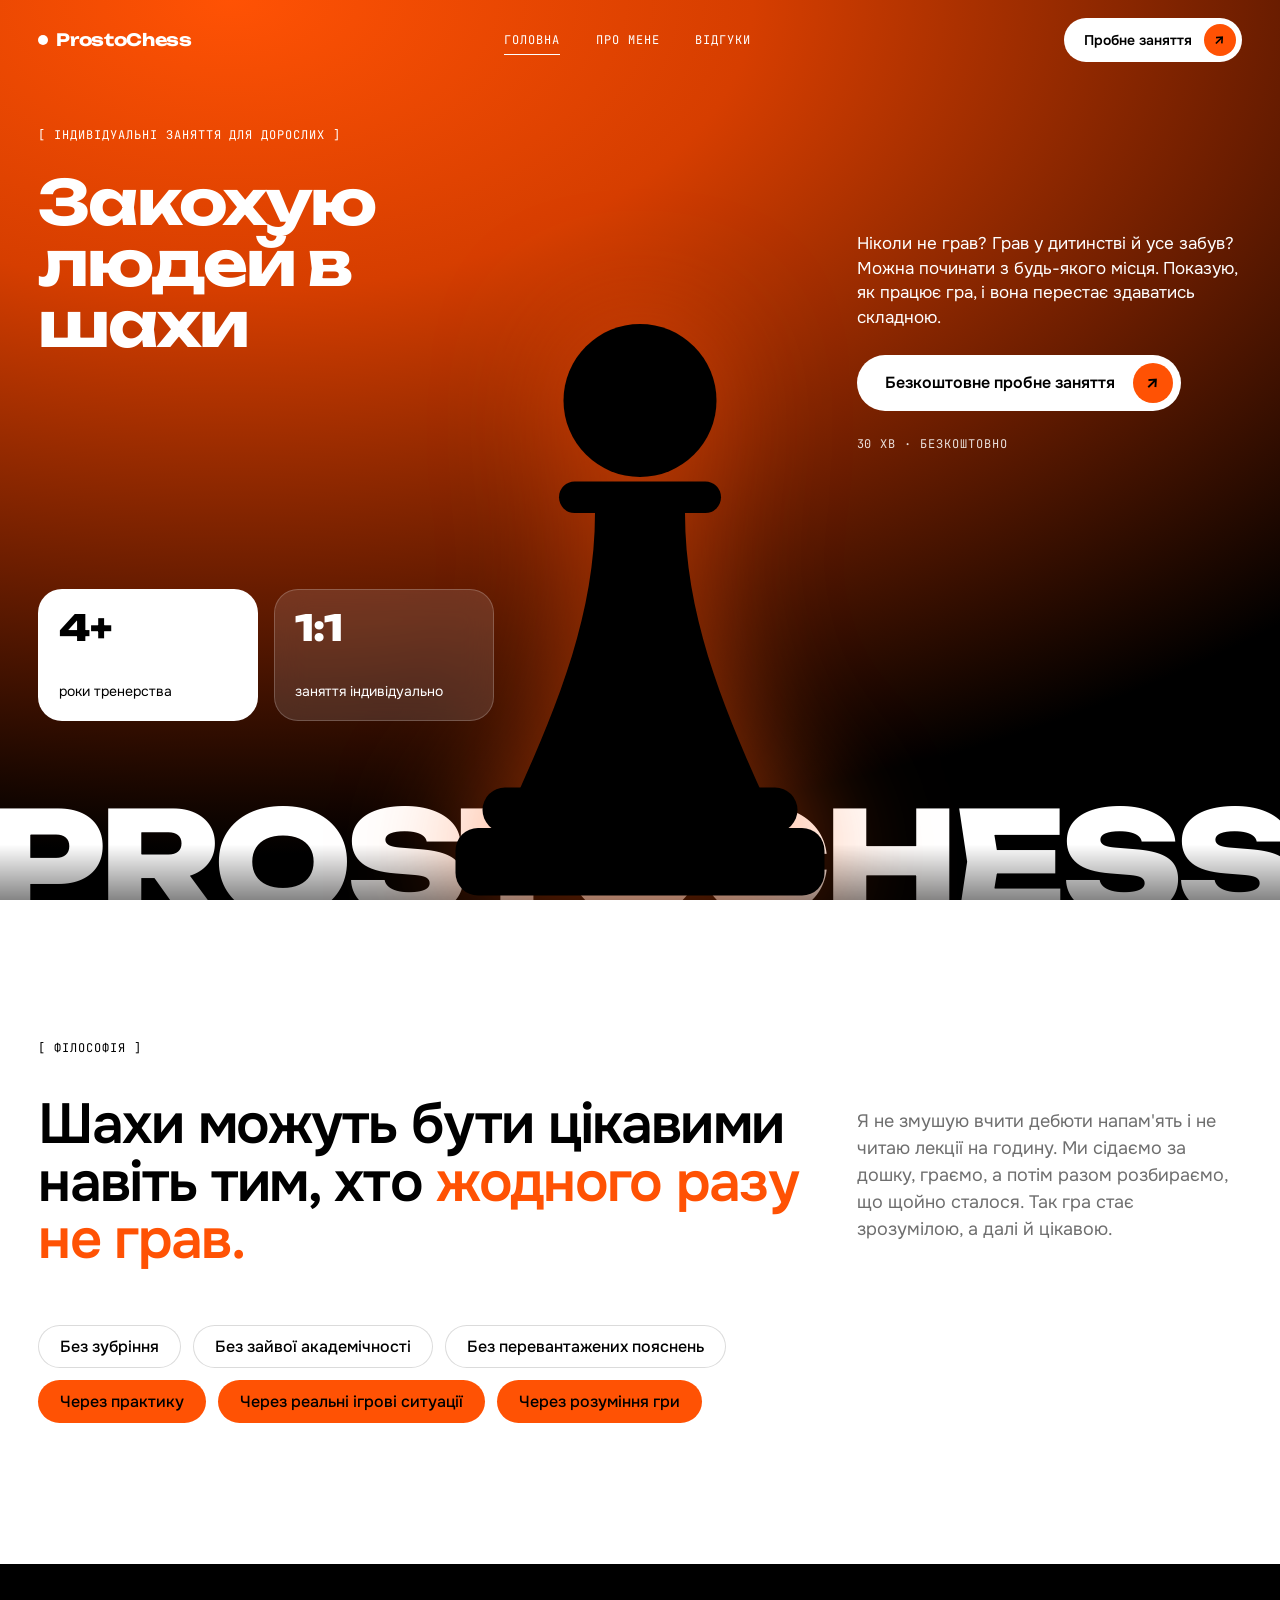
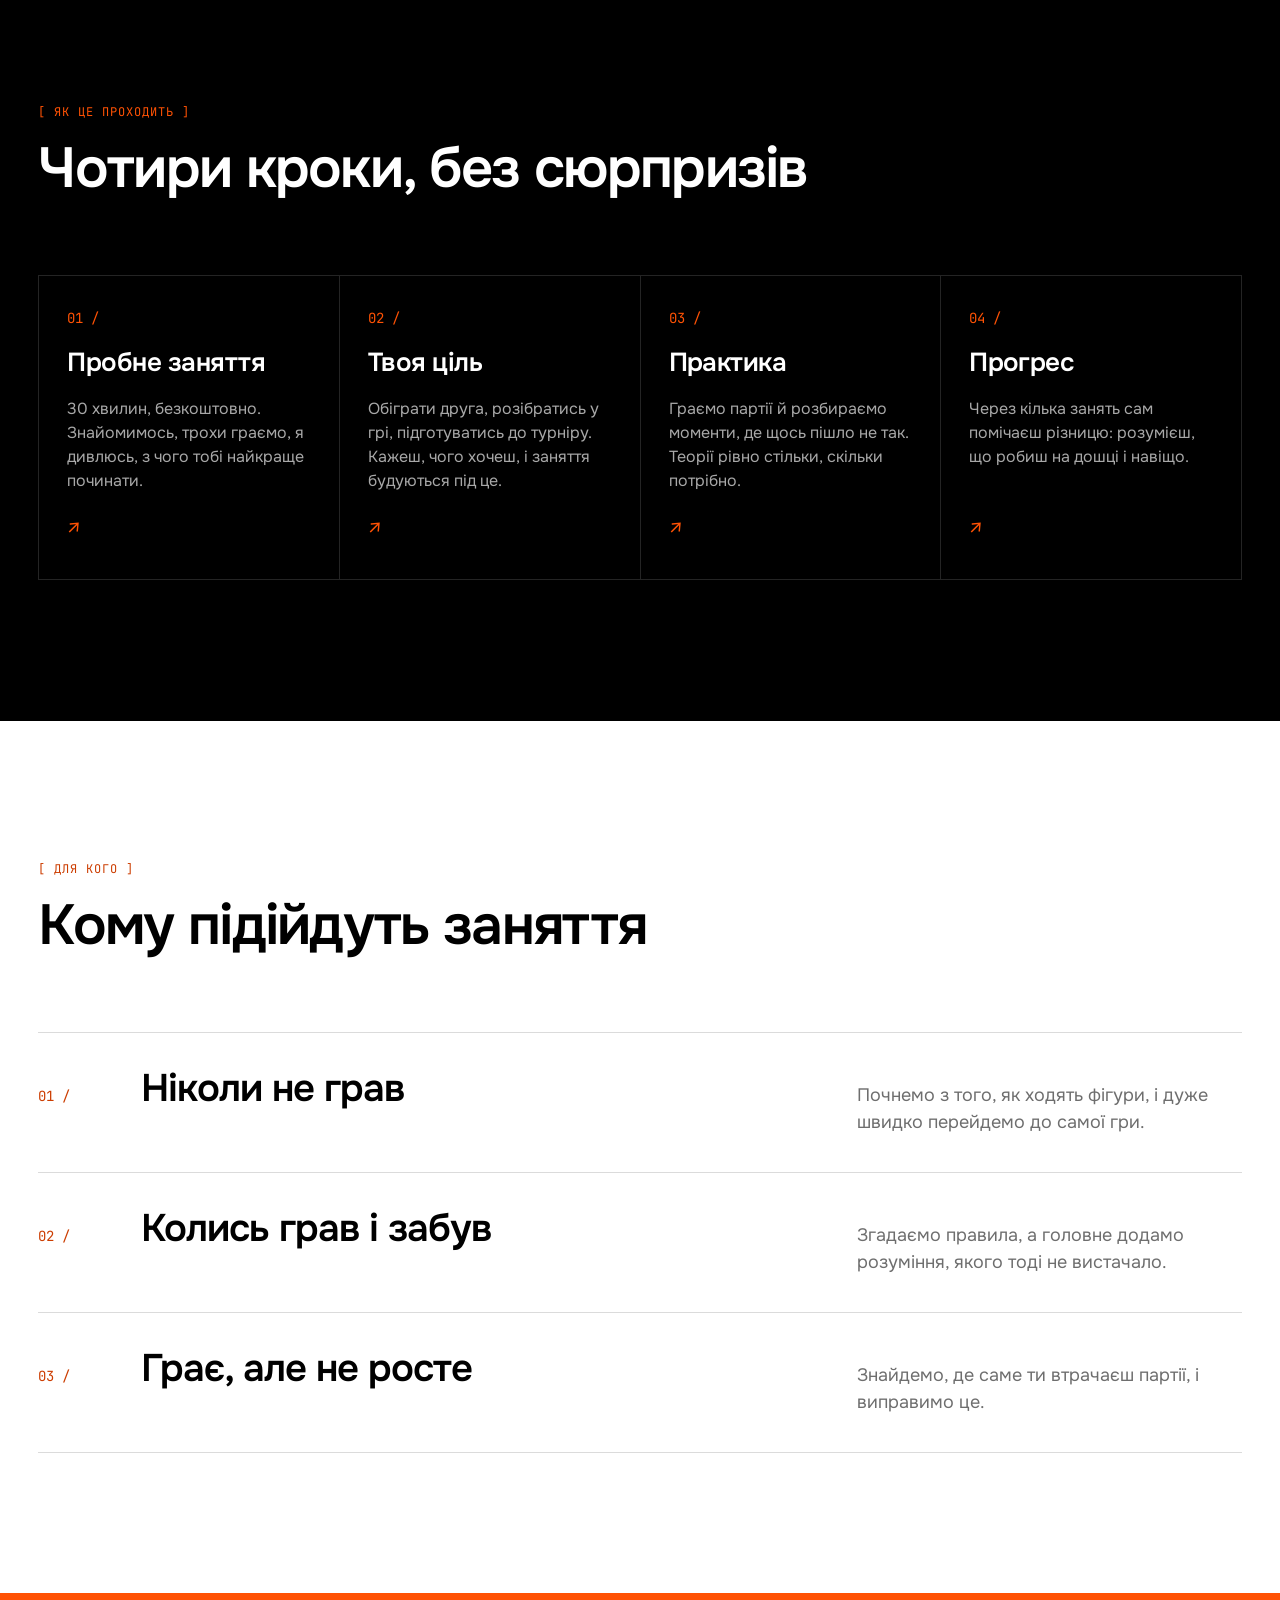
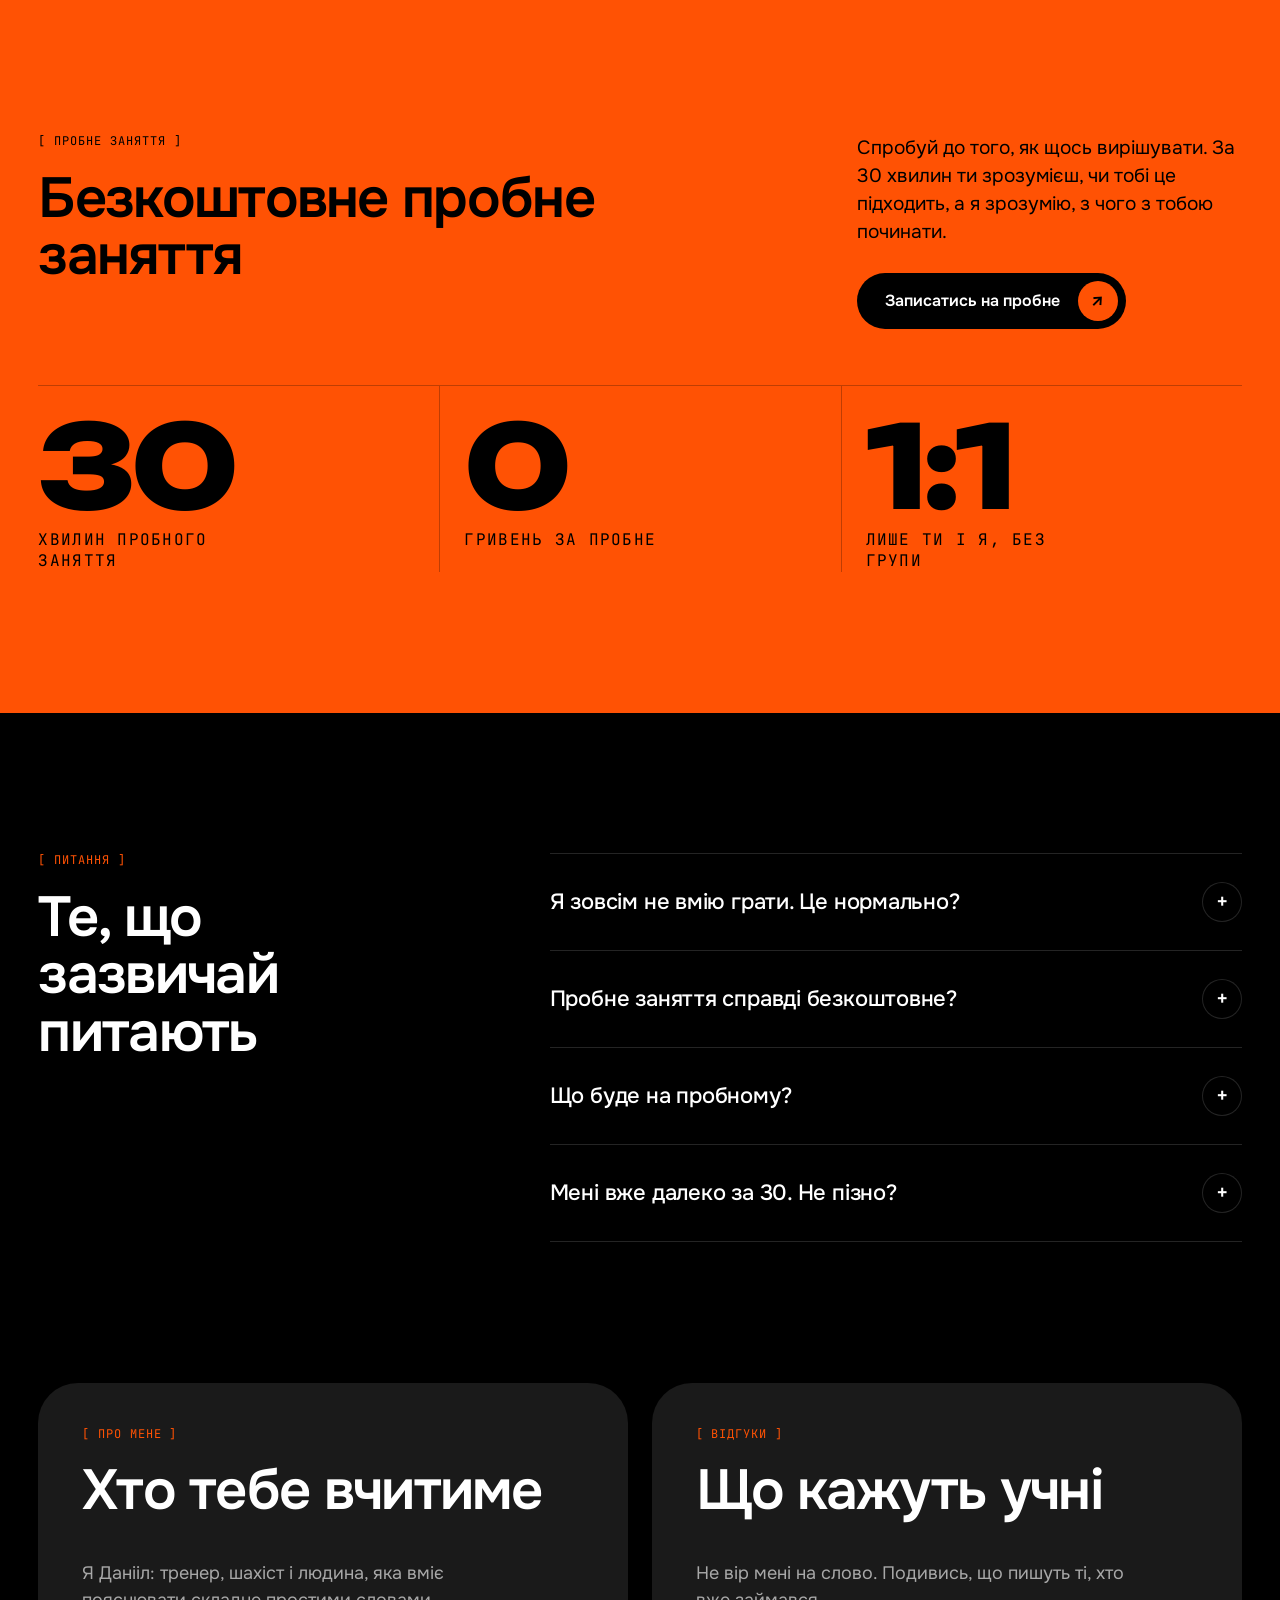
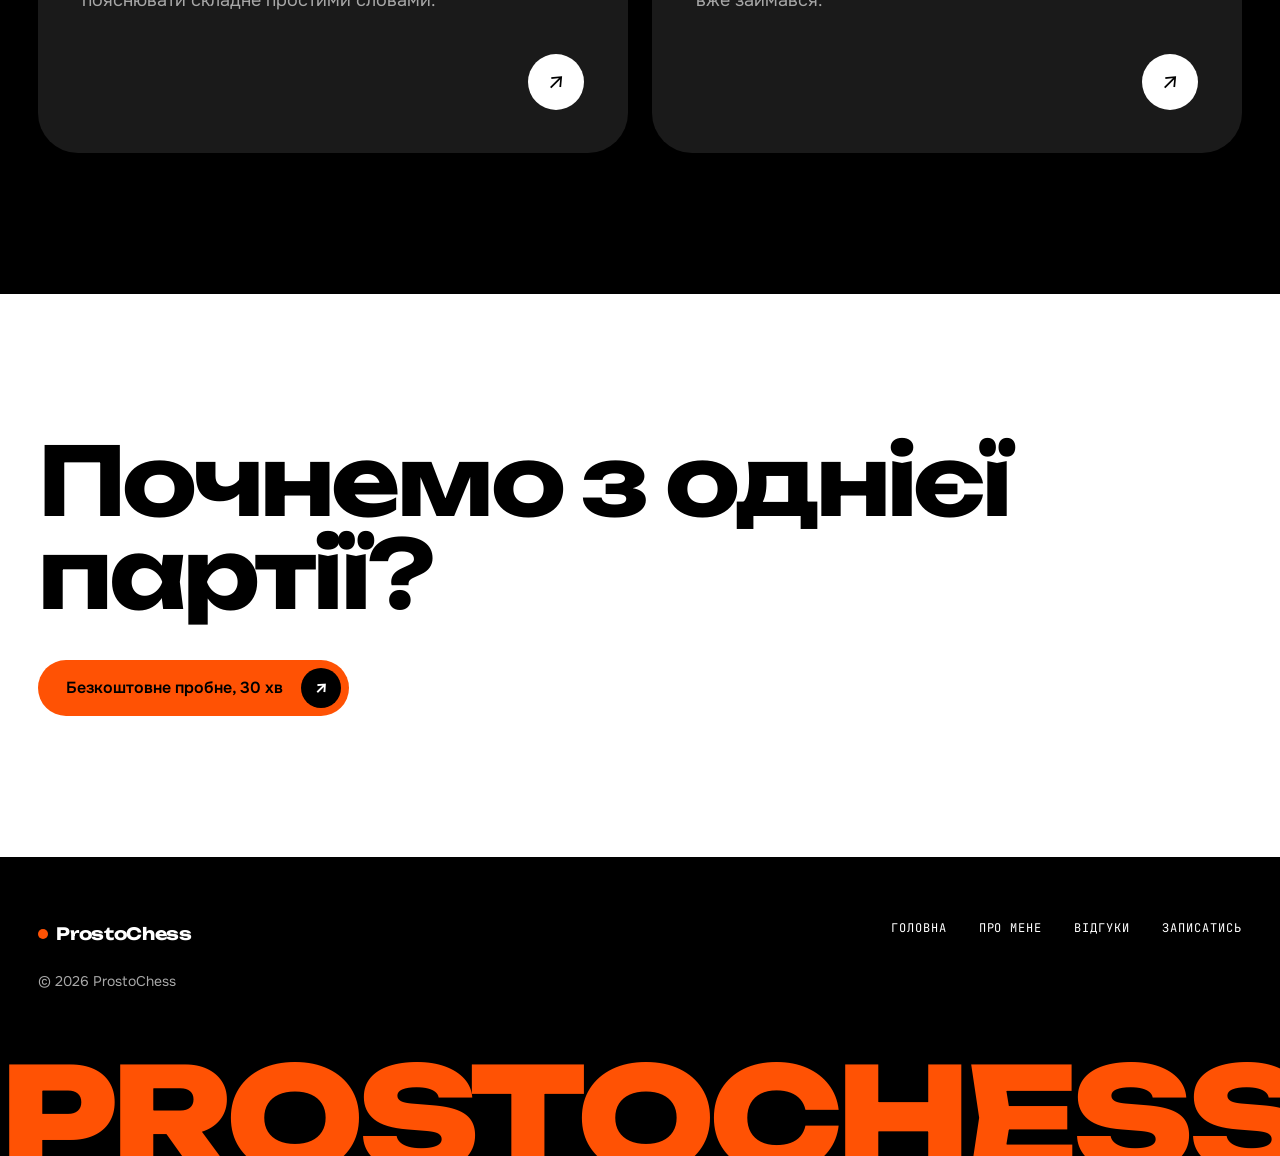
==== index.html @ 3ef077e5 "Build ProstoChess site: home, about, reviews Static multi-page site on the Heat Noir design system (" ====
<!doctype html>
<html lang="uk">
<head>
  <meta charset="utf-8">
  <meta name="viewport" content="width=device-width, initial-scale=1">
  <title>ProstoChess — індивідуальні заняття з шахів</title>
  <meta name="description" content="Індивідуальні заняття з шахів для дорослих. Без зубріння і занудства. Безкоштовне пробне заняття, 30 хвилин.">
  <meta name="theme-color" content="#000000">
  <meta property="og:title" content="ProstoChess — закохую людей в шахи">
  <meta property="og:description" content="Індивідуальні заняття з шахів для дорослих. Безкоштовне пробне заняття, 30 хвилин.">
  <link rel="icon" href="data:image/svg+xml,%3Csvg xmlns='http://www.w3.org/2000/svg' viewBox='0 0 64 64'%3E%3Crect width='64' height='64' rx='16' fill='%23ff5204'/%3E%3Ccircle cx='32' cy='20' r='9' fill='%23000'/%3E%3Cpath d='M25 31c0 11-4 17-9 22h32c-5-5-9-11-9-22z' fill='%23000'/%3E%3C/svg%3E">
  <link rel="preconnect" href="https://fonts.googleapis.com">
  <link rel="preconnect" href="https://fonts.gstatic.com" crossorigin>
  <link href="https://fonts.googleapis.com/css2?family=JetBrains+Mono:wght@400;500&family=Onest:wght@400;500;600;700&family=Unbounded:wght@700;800&display=swap" rel="stylesheet">
  <link rel="stylesheet" href="css/styles.css">
</head>
<body>
  <a class="skip" href="#main">До змісту</a>

  <header class="header">
    <div class="container header__bar">
      <a class="logo" href="index.html" aria-label="ProstoChess, на головну"><span class="logo__dot"></span>ProstoChess</a>
      <nav class="nav" aria-label="Основна навігація">
        <a class="nav__link" href="index.html" aria-current="page">Головна</a>
        <a class="nav__link" href="about.html">Про мене</a>
        <a class="nav__link" href="reviews.html">Відгуки</a>
      </nav>
      <a class="btn btn--white btn--sm header__cta" href="#trial" data-book>Пробне заняття <span class="btn__arrow">↗</span></a>
      <button class="burger" aria-label="Меню" aria-expanded="false"><span></span><span></span><span></span></button>
    </div>
  </header>

  <main id="main">

    <!-- HERO -->
    <section class="hero" aria-labelledby="hero-title">
      <div class="hero__word" aria-hidden="true">PROSTOCHESS</div>

      <div class="hero__figure" aria-hidden="true">
        <!-- Поклади сюди свій вирізаний портрет: assets/hero-portrait.png (PNG з прозорим фоном) -->
        <img class="hero__portrait" src="assets/hero-portrait.png" alt="" onerror="this.remove()">
        <svg class="hero__pawn" viewBox="0 0 200 280" aria-hidden="true">
          <g fill="#000">
            <circle cx="100" cy="58" r="34"/>
            <rect x="64" y="94" width="72" height="14" rx="7"/>
            <path d="M80 108C80 152 64 192 46 232H154C136 192 120 152 120 108Z"/>
            <rect x="30" y="230" width="140" height="20" rx="10"/>
            <rect x="18" y="248" width="164" height="30" rx="10"/>
          </g>
        </svg>
      </div>

      <div class="container hero__inner">
        <div class="hero__left">
          <p class="label">[ Індивідуальні заняття для дорослих ]</p>
          <h1 class="h1" id="hero-title">Закохую людей в шахи</h1>
        </div>

        <div class="hero__right">
          <p class="lead">Ніколи не грав? Грав у дитинстві й усе забув? Можна починати з будь-якого місця. Показую, як працює гра, і вона перестає здаватись складною.</p>
          <a class="btn btn--white" href="#trial" data-book>Безкоштовне пробне заняття <span class="btn__arrow">↗</span></a>
          <p class="hero__note">30 хв · безкоштовно</p>
        </div>

        <div class="hero__cards">
          <div class="glass glass--solid">
            <span class="glass__n">4+</span>
            <span class="glass__t">роки тренерства</span>
          </div>
          <div class="glass">
            <span class="glass__n">1:1</span>
            <span class="glass__t">заняття індивідуально</span>
          </div>
        </div>
      </div>
    </section>

    <!-- ФІЛОСОФІЯ -->
    <section class="section section--light" id="philosophy" aria-labelledby="philosophy-title">
      <div class="container philosophy">
        <p class="label philosophy__label reveal">[ Філософія ]</p>
        <h2 class="h2 philosophy__title reveal" id="philosophy-title">Шахи можуть бути цікавими навіть тим, хто <span class="accent">жодного разу не грав.</span></h2>
        <p class="philosophy__text reveal">Я не змушую вчити дебюти напам'ять і не читаю лекції на годину. Ми сідаємо за дошку, граємо, а потім разом розбираємо, що щойно сталося. Так гра стає зрозумілою, а далі й цікавою.</p>

        <div class="philosophy__chips reveal">
          <div class="chips-row">
            <span class="pill">Без зубріння</span>
            <span class="pill">Без зайвої академічності</span>
            <span class="pill">Без перевантажених пояснень</span>
          </div>
          <div class="chips-row">
            <span class="pill pill--fill">Через практику</span>
            <span class="pill pill--fill">Через реальні ігрові ситуації</span>
            <span class="pill pill--fill">Через розуміння гри</span>
          </div>
        </div>
      </div>
    </section>

    <!-- ЯК ПРОХОДИТЬ -->
    <section class="section section--dark" aria-labelledby="steps-title">
      <div class="container">
        <div class="section__head reveal">
          <p class="label accent">[ Як це проходить ]</p>
          <h2 class="h2" id="steps-title">Чотири кроки, без сюрпризів</h2>
        </div>
        <div class="steps reveal">
          <article class="step">
            <span class="step__n">01 /</span>
            <h3 class="step__t">Пробне заняття</h3>
            <p class="step__d">30 хвилин, безкоштовно. Знайомимось, трохи граємо, я дивлюсь, з чого тобі найкраще починати.</p>
            <span class="step__a">↗</span>
          </article>
          <article class="step">
            <span class="step__n">02 /</span>
            <h3 class="step__t">Твоя ціль</h3>
            <p class="step__d">Обіграти друга, розібратись у грі, підготуватись до турніру. Кажеш, чого хочеш, і заняття будуються під це.</p>
            <span class="step__a">↗</span>
          </article>
          <article class="step">
            <span class="step__n">03 /</span>
            <h3 class="step__t">Практика</h3>
            <p class="step__d">Граємо партії й розбираємо моменти, де щось пішло не так. Теорії рівно стільки, скільки потрібно.</p>
            <span class="step__a">↗</span>
          </article>
          <article class="step">
            <span class="step__n">04 /</span>
            <h3 class="step__t">Прогрес</h3>
            <p class="step__d">Через кілька занять сам помічаєш різницю: розумієш, що робиш на дошці і навіщо.</p>
            <span class="step__a">↗</span>
          </article>
        </div>
      </div>
    </section>

    <!-- КОМУ ПІДІЙДЕ -->
    <section class="section section--light" aria-labelledby="whom-title">
      <div class="container">
        <div class="section__head reveal">
          <p class="label accent-ink">[ Для кого ]</p>
          <h2 class="h2" id="whom-title">Кому підійдуть заняття</h2>
        </div>
        <div class="rows reveal">
          <div class="row">
            <span class="row__n">01 /</span>
            <h3 class="row__t">Ніколи не грав</h3>
            <p class="row__d">Почнемо з того, як ходять фігури, і дуже швидко перейдемо до самої гри.</p>
          </div>
          <div class="row">
            <span class="row__n">02 /</span>
            <h3 class="row__t">Колись грав і забув</h3>
            <p class="row__d">Згадаємо правила, а головне додамо розуміння, якого тоді не вистачало.</p>
          </div>
          <div class="row">
            <span class="row__n">03 /</span>
            <h3 class="row__t">Грає, але не росте</h3>
            <p class="row__d">Знайдемо, де саме ти втрачаєш партії, і виправимо це.</p>
          </div>
        </div>
      </div>
    </section>

    <!-- ПРОБНЕ -->
    <section class="section section--orange" id="trial" aria-labelledby="trial-title">
      <div class="container trial">
        <div class="trial__head reveal">
          <p class="label">[ Пробне заняття ]</p>
          <h2 class="h2" id="trial-title">Безкоштовне пробне заняття</h2>
        </div>
        <div class="trial__side reveal">
          <p class="lead">Спробуй до того, як щось вирішувати. За 30 хвилин ти зрозумієш, чи тобі це підходить, а я зрозумію, з чого з тобою починати.</p>
          <a class="btn btn--black" href="#trial" data-book>Записатись на пробне <span class="btn__arrow">↗</span></a>
        </div>
        <div class="trial__nums reveal">
          <div class="num"><span class="num__v">30</span><span class="num__t label">хвилин пробного заняття</span></div>
          <div class="num"><span class="num__v">0</span><span class="num__t label">гривень за пробне</span></div>
          <div class="num"><span class="num__v">1:1</span><span class="num__t label">лише ти і я, без групи</span></div>
        </div>
      </div>
    </section>

    <!-- FAQ -->
    <section class="section section--dark" aria-labelledby="faq-title">
      <div class="container faq">
        <div class="faq__head reveal">
          <p class="label accent">[ Питання ]</p>
          <h2 class="h2" id="faq-title">Те, що зазвичай питають</h2>
        </div>
        <div class="faq__list reveal">
          <details class="qa">
            <summary>Я зовсім не вмію грати. Це нормально?</summary>
            <p>Так, багато хто приходить саме з цього. Пробне заняття для того й існує, щоб побачити, з чого починати саме тобі.</p>
          </details>
          <details class="qa">
            <summary>Пробне заняття справді безкоштовне?</summary>
            <p>Так. 30 хвилин, без оплати.</p>
          </details>
          <details class="qa">
            <summary>Що буде на пробному?</summary>
            <p>Познайомимось, ти розкажеш, чого хочеш від шахів, ми трохи пограємо, а потім я скажу, як би ми навчались далі.</p>
          </details>
          <details class="qa">
            <summary>Мені вже далеко за 30. Не пізно?</summary>
            <p>Не пізно. Дорослі навчаються інакше, ніж діти, і в цьому їхня перевага: вони розуміють, навіщо їм це.</p>
          </details>
        </div>
      </div>
    </section>

    <!-- ТИЗЕРИ -->
    <section class="section section--dark" style="padding-top:0" aria-label="Більше про мене">
      <div class="container teasers reveal">
        <a class="teaser" href="about.html">
          <div>
            <p class="label accent">[ Про мене ]</p>
            <h3 class="h2" style="margin-top:20px">Хто тебе вчитиме</h3>
          </div>
          <p class="teaser__d">Я Данііл: тренер, шахіст і людина, яка вміє пояснювати складне простими словами.</p>
          <span class="teaser__a">↗</span>
        </a>
        <a class="teaser" href="reviews.html">
          <div>
            <p class="label accent">[ Відгуки ]</p>
            <h3 class="h2" style="margin-top:20px">Що кажуть учні</h3>
          </div>
          <p class="teaser__d">Не вір мені на слово. Подивись, що пишуть ті, хто вже займався.</p>
          <span class="teaser__a">↗</span>
        </a>
      </div>
    </section>

    <!-- ФІНАЛЬНИЙ CTA -->
    <section class="section section--light" aria-labelledby="final-title">
      <div class="container final reveal">
        <h2 class="h2" id="final-title">Почнемо з однієї партії?</h2>
        <a class="btn" href="#trial" data-book>Безкоштовне пробне, 30 хв <span class="btn__arrow">↗</span></a>
      </div>
    </section>

  </main>

  <footer class="footer">
    <div class="container">
      <div class="footer__top">
        <a class="logo" href="index.html"><span class="logo__dot" style="background:var(--orange)"></span>ProstoChess</a>
        <nav class="footer__links label" aria-label="Підвал">
          <a href="index.html">Головна</a>
          <a href="about.html">Про мене</a>
          <a href="reviews.html">Відгуки</a>
          <a href="#trial" data-book>Записатись</a>
        </nav>
      </div>
      <p class="footer__copy">© 2026 ProstoChess</p>
    </div>
    <div class="footer__word" aria-hidden="true">PROSTOCHESS</div>
  </footer>

  <script src="js/main.js"></script>
</body>
</html>
---- css/styles.css ----
/* ProstoChess — Heat Noir. Токени й правила описані в DESIGN_SYSTEM.md */

:root {
  --black: #000;
  --coal: #0e0e0e;
  --graphite: #1a1a1a;
  --white: #fff;
  --orange: #ff5204;
  --orange-ink: #cc3d00; /* оранжевий для дрібного тексту на білому, 4.96:1 */

  --muted-dark: #a8a8a8;
  --muted-light: #6e6e6e;
  --line-dark: rgba(255, 255, 255, 0.14);
  --line-light: rgba(0, 0, 0, 0.14);

  --hero-gradient: radial-gradient(120% 95% at 18% 0%, #ff5204 0%, #d63e00 34%, #6b1d00 68%, #000 100%);

  --font-display: "Unbounded", system-ui, sans-serif;
  --font-text: "Onest", system-ui, sans-serif;
  --font-mono: "JetBrains Mono", ui-monospace, monospace;

  --gutter: clamp(20px, 3vw, 40px);
  --maxw: 1440px;
  --radius-xl: 40px;
  --radius-l: 24px;
  --radius-m: 12px;
  --section-y: clamp(80px, 11vw, 160px);
}

*,
*::before,
*::after { box-sizing: border-box; }

html { scroll-behavior: smooth; -webkit-text-size-adjust: 100%; }

body {
  margin: 0;
  background: var(--black);
  color: var(--white);
  font-family: var(--font-text);
  font-size: 18px;
  line-height: 1.5;
  -webkit-font-smoothing: antialiased;
  overflow-x: hidden;
}

img, svg { display: block; max-width: 100%; }
a { color: inherit; text-decoration: none; }
p { margin: 0; }
h1, h2, h3 { margin: 0; font-weight: 600; }
ul { margin: 0; padding: 0; list-style: none; }

:focus-visible { outline: 2px solid var(--orange); outline-offset: 3px; }

.skip {
  position: absolute; left: -999px; top: 8px; z-index: 100;
  background: var(--white); color: var(--black); padding: 8px 16px; border-radius: 8px;
}
.skip:focus { left: 8px; }

.container { width: 100%; max-width: var(--maxw); margin: 0 auto; padding: 0 var(--gutter); }

/* ---------- Типографіка ---------- */

.label {
  font-family: var(--font-mono);
  font-size: 12px;
  line-height: 1.3;
  letter-spacing: 0.08em;
  text-transform: uppercase;
}

.h1 {
  font-family: var(--font-display);
  font-weight: 700;
  font-size: clamp(34px, 4.8vw, 78px);
  line-height: 1;
  letter-spacing: -0.035em;
}

.h2 {
  font-family: var(--font-text);
  font-weight: 600;
  font-size: clamp(32px, 4.4vw, 68px);
  line-height: 1.02;
  letter-spacing: -0.03em;
}

.h3 {
  font-family: var(--font-text);
  font-weight: 600;
  font-size: 28px;
  line-height: 1.15;
  letter-spacing: -0.015em;
}

.lead { font-size: clamp(18px, 1.5vw, 22px); line-height: 1.45; max-width: 52ch; }
.muted-dark { color: var(--muted-dark); }
.muted-light { color: var(--muted-light); }
.accent { color: var(--orange); }
.accent-ink { color: var(--orange-ink); }

/* ---------- Кнопки ---------- */

.btn {
  display: inline-flex;
  align-items: center;
  gap: 18px;
  height: 56px;
  padding: 0 8px 0 28px;
  border-radius: 999px;
  border: 0;
  font: 600 16px/1 var(--font-text);
  cursor: pointer;
  background: var(--orange);
  color: var(--black);
  transition: background 0.2s, transform 0.2s;
}
.btn__arrow {
  width: 40px; height: 40px; border-radius: 50%;
  display: grid; place-items: center;
  background: var(--black); color: var(--white);
  font-size: 18px; line-height: 1;
  transition: transform 0.25s;
}
.btn:hover .btn__arrow { transform: rotate(45deg); }
.btn--white { background: var(--white); }
.btn--white .btn__arrow { background: var(--orange); color: var(--black); }
.btn--black { background: var(--black); color: var(--white); }
.btn--black .btn__arrow { background: var(--orange); color: var(--black); }
.btn--ghost { background: transparent; color: var(--white); box-shadow: inset 0 0 0 1px var(--line-dark); }
.btn--ghost .btn__arrow { background: var(--white); color: var(--black); }
.btn--sm { height: 44px; padding: 0 6px 0 20px; font-size: 14px; gap: 12px; }
.btn--sm .btn__arrow { width: 32px; height: 32px; font-size: 15px; }

.pill {
  display: inline-flex; align-items: center;
  padding: 12px 22px; border-radius: 999px;
  font-size: 16px; font-weight: 500; line-height: 1.2;
  box-shadow: inset 0 0 0 1px var(--line-light);
}
.pill--fill { background: var(--orange); color: var(--black); box-shadow: none; }

/* ---------- Шапка ---------- */

.header {
  position: fixed; top: 0; left: 0; right: 0; z-index: 50;
  transition: background 0.25s, backdrop-filter 0.25s;
}
.header.is-scrolled { background: rgba(0, 0, 0, 0.72); backdrop-filter: blur(14px); -webkit-backdrop-filter: blur(14px); }
.header__bar { display: flex; align-items: center; justify-content: space-between; height: 80px; gap: 24px; }

.logo { font-family: var(--font-display); font-weight: 700; font-size: 17px; letter-spacing: -0.02em; display: inline-flex; align-items: center; gap: 8px; }
.logo__dot { width: 10px; height: 10px; border-radius: 50%; background: var(--white); }
.header.is-scrolled .logo__dot { background: var(--orange); }

.nav { display: flex; align-items: center; gap: 36px; }
.nav__link { font-family: var(--font-mono); font-size: 12px; letter-spacing: 0.08em; text-transform: uppercase; padding: 8px 0; position: relative; }
.nav__link::after { content: ""; position: absolute; left: 0; right: 0; bottom: 2px; height: 1px; background: currentColor; transform: scaleX(0); transform-origin: left; transition: transform 0.25s; }
.nav__link:hover::after, .nav__link[aria-current="page"]::after { transform: scaleX(1); }

.burger { display: none; width: 44px; height: 44px; border: 0; border-radius: 50%; background: rgba(255, 255, 255, 0.14); color: var(--white); cursor: pointer; }
.burger span { display: block; width: 18px; height: 2px; background: currentColor; margin: 4px auto; transition: transform 0.2s, opacity 0.2s; }
.nav-open .burger span:nth-child(1) { transform: translateY(6px) rotate(45deg); }
.nav-open .burger span:nth-child(2) { opacity: 0; }
.nav-open .burger span:nth-child(3) { transform: translateY(-6px) rotate(-45deg); }

/* ---------- Hero ---------- */

.hero {
  position: relative;
  min-height: max(100svh, 760px);
  background: var(--hero-gradient);
  overflow: hidden;
  display: flex;
  flex-direction: column;
}
.hero--sub { min-height: max(72svh, 620px); }

.hero__word {
  position: absolute; left: 50%; bottom: 0;
  transform: translate(-50%, 17%);
  z-index: 1;
  font-family: var(--font-display); font-weight: 800;
  font-size: 11.1vw; line-height: 0.82; letter-spacing: -0.045em;
  white-space: nowrap;
  color: var(--white);
  -webkit-mask-image: linear-gradient(to bottom, #000 35%, rgba(0, 0, 0, 0.35) 100%);
  mask-image: linear-gradient(to bottom, #000 35%, rgba(0, 0, 0, 0.35) 100%);
  user-select: none; pointer-events: none;
}

.hero__figure {
  position: absolute; left: 50%; bottom: 0; z-index: 2;
  height: 70%; transform: translateX(-50%);
  display: flex; align-items: flex-end;
  pointer-events: none;
}
.hero__portrait { height: 100%; width: auto; max-width: none; object-fit: contain; }
.hero__pawn { height: 100%; width: auto; filter: drop-shadow(0 0 60px rgba(255, 82, 4, 0.55)); }
.has-portrait .hero__pawn { display: none; }

.hero__inner {
  position: relative; z-index: 3; flex: 1;
  display: grid;
  grid-template-columns: repeat(12, 1fr);
  grid-template-rows: auto 1fr auto;
  column-gap: 24px;
  padding-top: 128px; padding-bottom: clamp(120px, 14vw, 220px);
}
.hero__left { grid-column: 1 / span 5; grid-row: 1 / span 2; display: flex; flex-direction: column; gap: 28px; align-self: start; }
.hero__right { grid-column: 9 / span 4; grid-row: 1 / span 2; align-self: center; display: flex; flex-direction: column; align-items: flex-start; gap: 24px; }
.hero__right .lead { font-size: 17px; }
.hero__note { font-family: var(--font-mono); font-size: 12px; letter-spacing: 0.08em; text-transform: uppercase; opacity: 0.85; }
.hero__cards { grid-column: 1 / span 5; grid-row: 3; display: flex; gap: 16px; margin-top: 32px; }

.glass {
  flex: 1; max-width: 220px; min-height: 132px;
  padding: 20px; border-radius: var(--radius-l);
  background: rgba(255, 255, 255, 0.12);
  border: 1px solid rgba(255, 255, 255, 0.2);
  backdrop-filter: blur(16px); -webkit-backdrop-filter: blur(16px);
  display: flex; flex-direction: column; justify-content: space-between;
}
.glass--solid { background: var(--white); color: var(--black); border-color: transparent; }
.glass__n { font-family: var(--font-display); font-weight: 800; font-size: 36px; line-height: 1; letter-spacing: -0.04em; }
.glass__t { font-size: 14px; line-height: 1.3; }

.hero--sub .hero__inner { padding-bottom: clamp(100px, 12vw, 200px); }
.hero--sub .hero__left { grid-column: 1 / span 7; grid-row: 1; }
.hero--sub .hero__right { grid-column: 1 / span 5; grid-row: 2; align-self: start; margin-top: 32px; }

/* Портрет-слот на сторінці «Про мене» */
.frame {
  position: absolute; right: var(--gutter); bottom: 0; z-index: 2;
  height: 72%; aspect-ratio: 3 / 4;
  display: flex; align-items: flex-end; justify-content: center;
  pointer-events: none;
}
.frame .hero__portrait, .frame .hero__pawn { height: 100%; }

/* ---------- Секції ---------- */

.section { padding: var(--section-y) 0; }
.section--light { background: var(--white); color: var(--black); }
.section--dark { background: var(--black); color: var(--white); }
.section--coal { background: var(--coal); color: var(--white); }
.section--orange { background: var(--orange); color: var(--black); }

.section__head { display: flex; flex-direction: column; gap: 20px; margin-bottom: clamp(40px, 6vw, 80px); }

/* Філософія */
.philosophy { display: grid; grid-template-columns: repeat(12, 1fr); column-gap: 24px; row-gap: 40px; align-items: start; }
.philosophy__label { grid-column: 1 / -1; }
.philosophy__title { grid-column: 1 / span 8; }
.philosophy__text { grid-column: 9 / span 4; padding-top: 12px; color: var(--muted-light); }
.philosophy__chips { grid-column: 1 / -1; display: grid; gap: 12px; margin-top: 16px; }
.chips-row { display: flex; flex-wrap: wrap; gap: 12px; }

/* Таблиця кроків */
.steps { display: grid; grid-template-columns: repeat(4, 1fr); border-top: 1px solid var(--line-dark); border-left: 1px solid var(--line-dark); }
.step { padding: 32px 28px 36px; border-right: 1px solid var(--line-dark); border-bottom: 1px solid var(--line-dark); display: flex; flex-direction: column; gap: 20px; min-height: 280px; }
.step__n { font-family: var(--font-mono); font-size: 14px; color: var(--orange); }
.step__t { font-size: 26px; font-weight: 600; letter-spacing: -0.02em; line-height: 1.1; }
.step__d { font-size: 16px; color: var(--muted-dark); }
.step__a { margin-top: auto; font-size: 20px; color: var(--orange); }

/* Кому підійде */
.rows { border-top: 1px solid var(--line-light); }
.row { display: grid; grid-template-columns: repeat(12, 1fr); column-gap: 24px; padding: 36px 0; border-bottom: 1px solid var(--line-light); align-items: baseline; }
.row__n { grid-column: 1 / span 1; font-family: var(--font-mono); font-size: 14px; color: var(--orange-ink); }
.row__t { grid-column: 2 / span 6; font-size: clamp(26px, 3vw, 44px); font-weight: 600; letter-spacing: -0.025em; line-height: 1.05; }
.row__d { grid-column: 9 / span 4; color: var(--muted-light); }

/* Пробне */
.trial { display: grid; grid-template-columns: repeat(12, 1fr); column-gap: 24px; row-gap: 56px; }
.trial__head { grid-column: 1 / span 7; display: flex; flex-direction: column; gap: 20px; }
.trial__side { grid-column: 9 / span 4; display: flex; flex-direction: column; gap: 28px; align-items: flex-start; align-self: end; }
.trial__nums { grid-column: 1 / -1; display: grid; grid-template-columns: repeat(3, 1fr); border-top: 1px solid rgba(0, 0, 0, 0.25); }
.num { padding: 28px 0 0; display: flex; flex-direction: column; gap: 12px; }
.num + .num { padding-left: 24px; border-left: 1px solid rgba(0, 0, 0, 0.25); }
.num__v { font-family: var(--font-display); font-weight: 800; font-size: clamp(56px, 9vw, 144px); line-height: 0.9; letter-spacing: -0.05em; }
.num__t { font-size: 16px; max-width: 24ch; }

/* FAQ */
.faq { display: grid; grid-template-columns: repeat(12, 1fr); column-gap: 24px; row-gap: 40px; }
.faq__head { grid-column: 1 / span 4; display: flex; flex-direction: column; gap: 20px; }
.faq__list { grid-column: 6 / span 7; border-top: 1px solid var(--line-dark); }
.qa { border-bottom: 1px solid var(--line-dark); }
.qa summary { list-style: none; cursor: pointer; padding: 28px 0; display: flex; justify-content: space-between; gap: 24px; align-items: center; font-size: 22px; font-weight: 500; letter-spacing: -0.01em; }
.qa summary::-webkit-details-marker { display: none; }
.qa summary::after { content: "+"; flex: none; width: 40px; height: 40px; border-radius: 50%; display: grid; place-items: center; box-shadow: inset 0 0 0 1px var(--line-dark); font-size: 22px; transition: transform 0.2s, background 0.2s; }
.qa[open] summary::after { transform: rotate(45deg); background: var(--orange); color: var(--black); box-shadow: none; }
.qa p { padding: 0 64px 28px 0; color: var(--muted-dark); }

/* Тизери */
.teasers { display: grid; grid-template-columns: 1fr 1fr; gap: 24px; }
.teaser { background: var(--graphite); border-radius: var(--radius-xl); padding: clamp(28px, 3.4vw, 48px); min-height: 340px; display: flex; flex-direction: column; justify-content: space-between; gap: 40px; transition: background 0.25s, color 0.25s; }
.teaser:hover { background: var(--orange); color: var(--black); }
.teaser:hover .teaser__d { color: var(--black); }
.teaser__d { color: var(--muted-dark); max-width: 36ch; }
.teaser__a { align-self: flex-end; width: 56px; height: 56px; border-radius: 50%; display: grid; place-items: center; background: var(--white); color: var(--black); font-size: 24px; transition: transform 0.25s; }
.teaser:hover .teaser__a { transform: rotate(45deg); background: var(--black); color: var(--white); }

/* Фінальний CTA */
.final { display: flex; flex-direction: column; align-items: flex-start; gap: 40px; }
.final .h2 { font-size: clamp(40px, 7.4vw, 120px); line-height: 0.98; letter-spacing: -0.04em; font-family: var(--font-display); font-weight: 700; max-width: 14ch; }

/* Футер */
.footer { background: var(--black); color: var(--white); position: relative; overflow: hidden; padding-top: 64px; }
.footer__top { display: flex; justify-content: space-between; gap: 32px; flex-wrap: wrap; align-items: flex-start; }
.footer__links { display: flex; gap: 32px; flex-wrap: wrap; }
.footer__copy { color: var(--muted-dark); font-size: 14px; margin-top: 24px; }
.footer__word { font-family: var(--font-display); font-weight: 800; font-size: 11.1vw; line-height: 0.82; letter-spacing: -0.045em; white-space: nowrap; color: var(--orange); text-align: center; transform: translateY(17%); margin-top: 48px; user-select: none; pointer-events: none; }

/* Про мене */
.about-grid { display: grid; grid-template-columns: repeat(12, 1fr); column-gap: 24px; row-gap: 40px; align-items: start; }
.about-grid__head { grid-column: 1 / span 5; display: flex; flex-direction: column; gap: 20px; }
.about-grid__body { grid-column: 7 / span 6; display: flex; flex-direction: column; gap: 24px; font-size: 20px; }
.principles { display: grid; grid-template-columns: repeat(3, 1fr); border-top: 1px solid var(--line-light); border-left: 1px solid var(--line-light); margin-top: clamp(40px, 6vw, 72px); }
.principle { padding: 32px 28px 40px; border-right: 1px solid var(--line-light); border-bottom: 1px solid var(--line-light); display: flex; flex-direction: column; gap: 16px; min-height: 260px; }
.principle__n { font-family: var(--font-mono); font-size: 14px; color: var(--orange-ink); }
.principle__d { color: var(--muted-light); font-size: 16px; }
.facts { display: grid; grid-template-columns: repeat(3, 1fr); border-top: 1px solid var(--line-dark); }
.fact { padding: 32px 0 0; display: flex; flex-direction: column; gap: 12px; }
.fact + .fact { padding-left: 24px; border-left: 1px solid var(--line-dark); }
.fact__v { font-family: var(--font-display); font-weight: 800; font-size: clamp(40px, 6vw, 96px); line-height: 0.95; letter-spacing: -0.045em; }
.fact__t { color: var(--muted-dark); font-size: 16px; max-width: 26ch; }
.channels { display: flex; flex-wrap: wrap; gap: 10px; }
.channels .pill { box-shadow: inset 0 0 0 1px var(--line-dark); font-size: 15px; }

/* Відгуки */
.reviews { display: grid; grid-template-columns: repeat(3, 1fr); gap: 24px; }
.review { background: var(--graphite); border-radius: var(--radius-l); padding: 32px; display: flex; flex-direction: column; gap: 24px; min-height: 280px; }
.review__q { font-size: 20px; line-height: 1.4; letter-spacing: -0.01em; }
.review__img { border-radius: var(--radius-m); overflow: hidden; }
.review__who { margin-top: auto; display: flex; flex-direction: column; gap: 4px; }
.review__name { font-weight: 600; }
.review__meta { color: var(--muted-dark); font-size: 14px; }
.review--ph { background: transparent; border: 1px dashed rgba(255, 255, 255, 0.3); }
.review__tag { align-self: flex-start; font-family: var(--font-mono); font-size: 11px; letter-spacing: 0.08em; text-transform: uppercase; padding: 6px 10px; border-radius: 999px; background: var(--orange); color: var(--black); }

/* ---------- Анімація появи (тільки коли є JS) ---------- */

.js .reveal { opacity: 0; transform: translateY(28px); transition: opacity 0.7s ease, transform 0.7s ease; }
.js .reveal.is-in { opacity: 1; transform: none; }

@media (prefers-reduced-motion: reduce) {
  html { scroll-behavior: auto; }
  .js .reveal { opacity: 1; transform: none; transition: none; }
  .btn__arrow, .teaser__a { transition: none; }
}

/* ---------- Планшет і мобільний ---------- */

@media (max-width: 1024px) {
  .steps { grid-template-columns: repeat(2, 1fr); }
  .hero__left { grid-column: 1 / span 7; }
  .hero__right { grid-column: 8 / span 5; }
  .hero__cards { grid-column: 1 / -1; }
  .reviews { grid-template-columns: repeat(2, 1fr); }
}

@media (max-width: 820px) {
  body { font-size: 17px; }

  .burger { display: block; }
  .nav { position: fixed; inset: 80px 0 auto 0; flex-direction: column; align-items: flex-start; gap: 4px; padding: 16px var(--gutter) 28px; background: rgba(0, 0, 0, 0.94); backdrop-filter: blur(14px); transform: translateY(-24px); opacity: 0; visibility: hidden; transition: transform 0.3s, opacity 0.3s, visibility 0.3s; }
  .nav-open .nav { transform: none; opacity: 1; visibility: visible; }
  .nav__link { font-size: 15px; padding: 14px 0; }
  .header__cta { display: none; }
  .nav-open .header { background: rgba(0, 0, 0, 0.94); }

  .hero { min-height: auto; }
  .hero__word { font-size: 11.1vw; }
  .hero__figure { top: 190px; bottom: auto; height: 240px; }
  .frame { right: 50%; transform: translateX(50%); top: 200px; bottom: auto; height: 220px; }
  .hero--sub .hero__right { margin-top: 240px; }
  .hero--sub .hero__left { grid-row: auto; }
  .hero__inner { display: flex; flex-direction: column; gap: 28px; padding-top: 112px; padding-bottom: 150px; }
  .hero__left, .hero__right, .hero--sub .hero__left, .hero--sub .hero__right { grid-column: auto; }
  .hero__right { align-self: stretch; margin-top: 250px; }
  .hero__cards { margin-top: 0; }
  .glass { min-height: 112px; padding: 16px; }
  .glass__n { font-size: 28px; }

  .philosophy__title, .philosophy__text { grid-column: 1 / -1; }
  .row { row-gap: 12px; }
  .row__n { grid-column: 1 / -1; }
  .row__t, .row__d { grid-column: 1 / -1; }
  .trial__head, .trial__side { grid-column: 1 / -1; }
  .trial__nums { grid-template-columns: 1fr; }
  .num + .num { padding-left: 0; border-left: 0; border-top: 1px solid rgba(0, 0, 0, 0.25); margin-top: 28px; }
  .faq__head, .faq__list { grid-column: 1 / -1; }
  .qa summary { font-size: 19px; }
  .qa p { padding-right: 0; }
  .teasers { grid-template-columns: 1fr; }
  .teaser { min-height: 260px; }
  .about-grid__head, .about-grid__body { grid-column: 1 / -1; }
  .principles { grid-template-columns: 1fr; }
  .facts { grid-template-columns: 1fr; }
  .fact + .fact { padding-left: 0; border-left: 0; border-top: 1px solid var(--line-dark); margin-top: 28px; }
  .reviews { grid-template-columns: 1fr; }
}

@media (max-width: 520px) {
  .steps { grid-template-columns: 1fr; }
  .step { min-height: 0; }
  .hero__cards { flex-direction: row; }
  .btn { font-size: 15px; padding-left: 22px; }
}
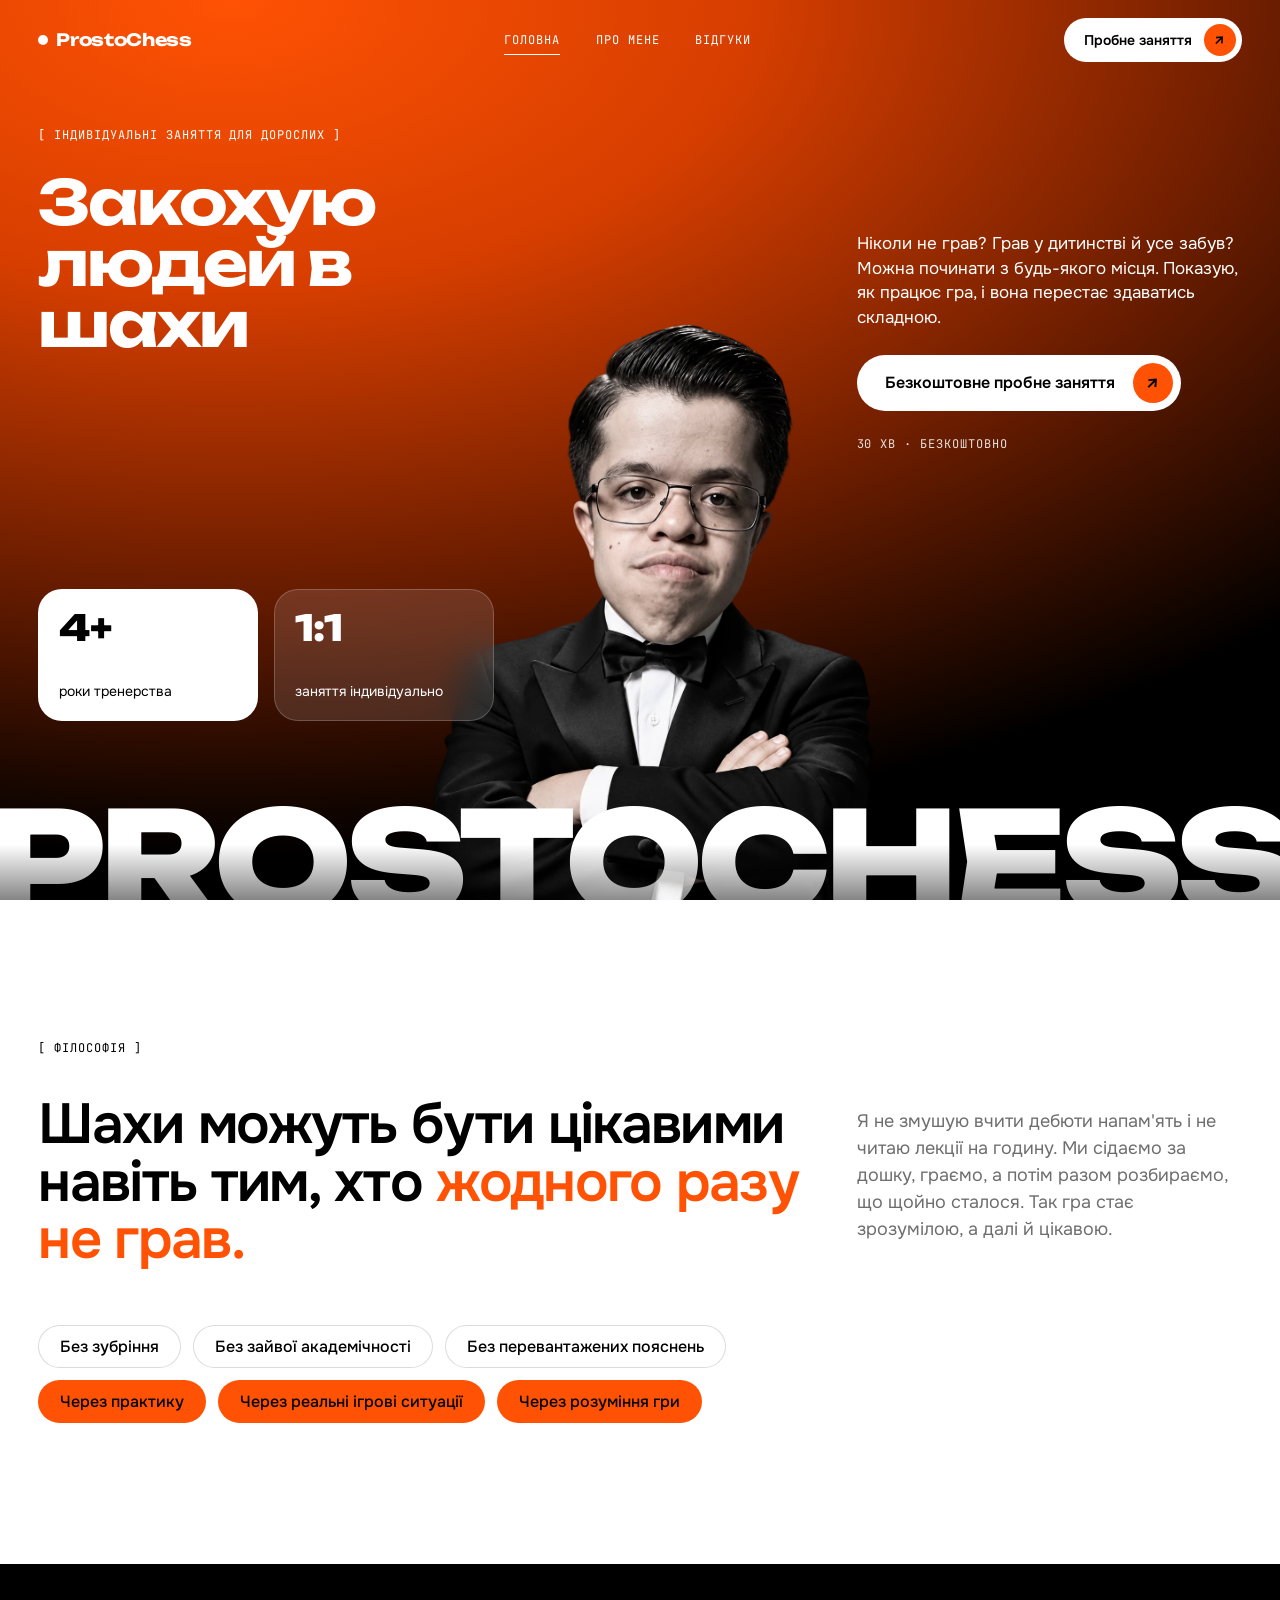
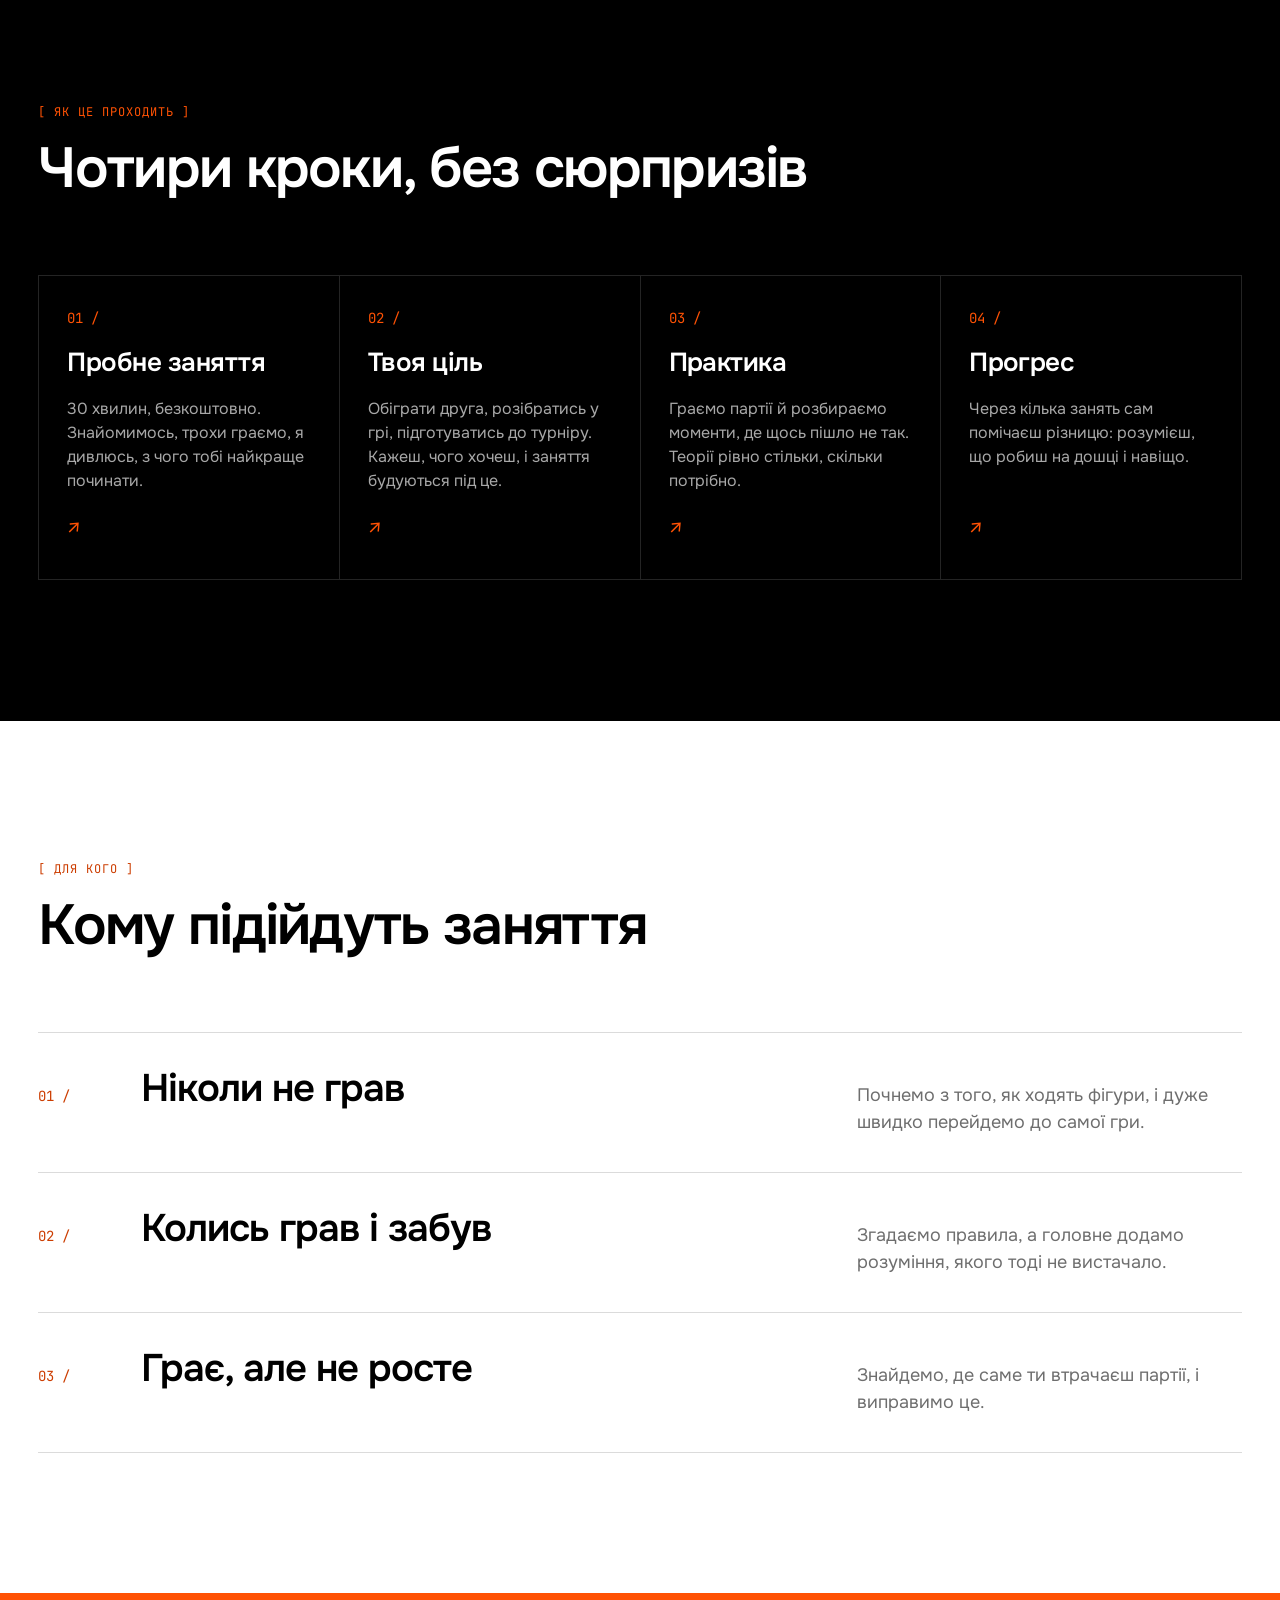
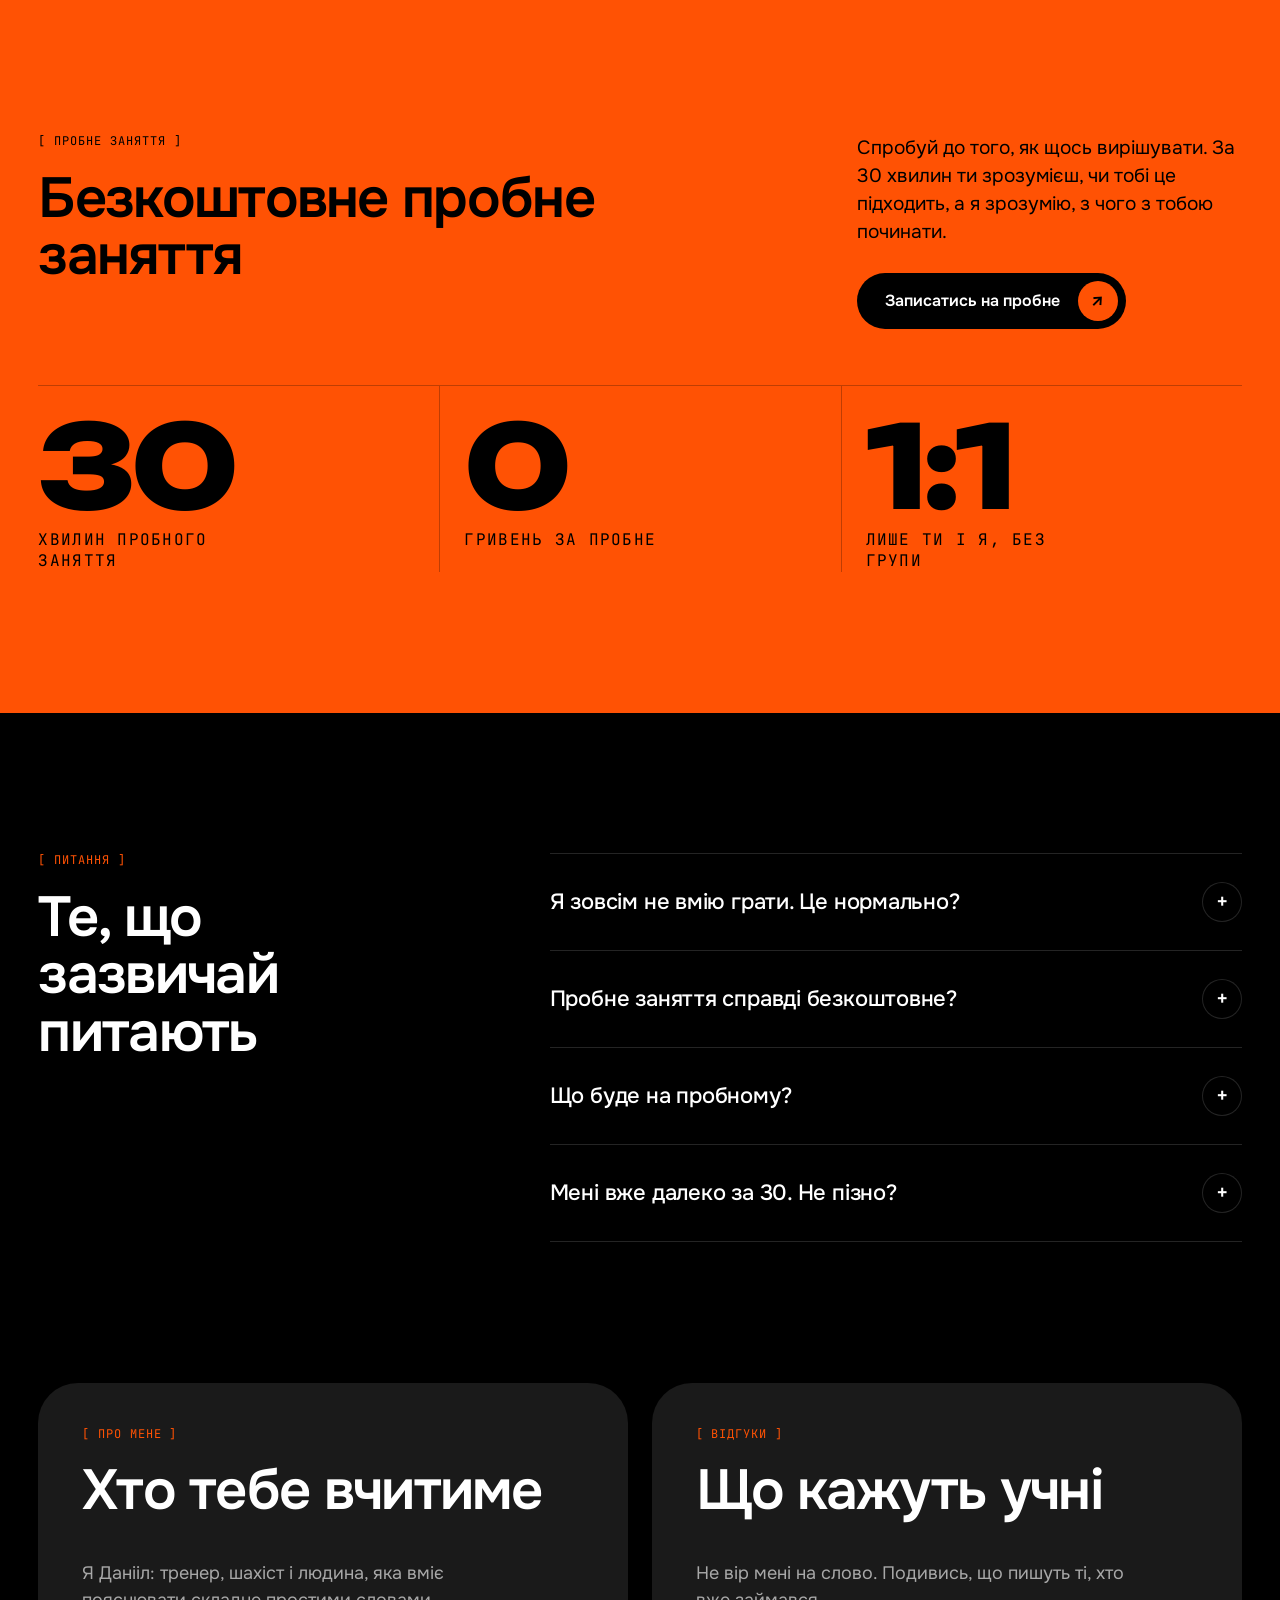
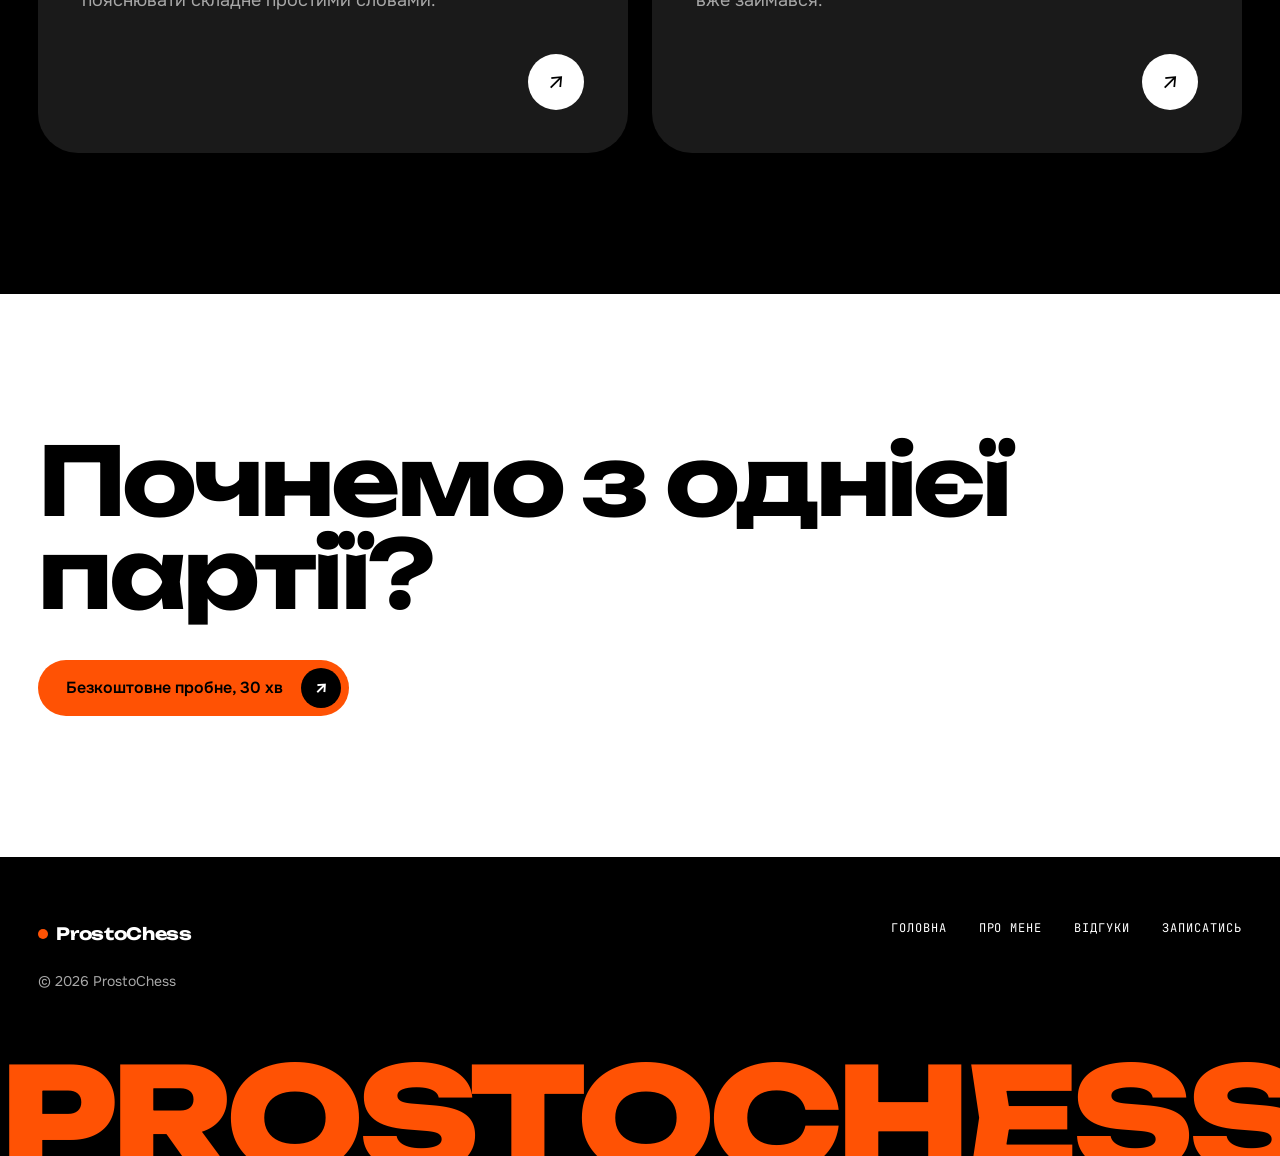
==== commit 3328187f: "Add portrait, real reviews and orbiting reviews around the photo Reviews page hero: screenshots orbi" ====
--- a/index.html
+++ b/index.html
@@ -37,8 +37,8 @@
       <div class="hero__word" aria-hidden="true">PROSTOCHESS</div>
 
       <div class="hero__figure" aria-hidden="true">
-        <!-- Поклади сюди свій вирізаний портрет: assets/hero-portrait.png (PNG з прозорим фоном) -->
-        <img class="hero__portrait" src="assets/hero-portrait.png" alt="" onerror="this.remove()">
+        
+        <img class="hero__portrait" src="assets/portrait.webp" alt="" onerror="this.remove()">
         <svg class="hero__pawn" viewBox="0 0 200 280" aria-hidden="true">
           <g fill="#000">
             <circle cx="100" cy="58" r="34"/>
--- a/css/styles.css
+++ b/css/styles.css
@@ -180,7 +180,7 @@
 .hero__word {
   position: absolute; left: 50%; bottom: 0;
   transform: translate(-50%, 17%);
-  z-index: 1;
+  z-index: 2;
   font-family: var(--font-display); font-weight: 800;
   font-size: 11.1vw; line-height: 0.82; letter-spacing: -0.045em;
   white-space: nowrap;
@@ -191,8 +191,8 @@
 }
 
 .hero__figure {
-  position: absolute; left: 50%; bottom: 0; z-index: 2;
-  height: 70%; transform: translateX(-50%);
+  position: absolute; left: 50%; bottom: 0; z-index: 1;
+  height: 64%; transform: translateX(-50%);
   display: flex; align-items: flex-end;
   pointer-events: none;
 }
@@ -201,13 +201,14 @@
 .has-portrait .hero__pawn { display: none; }
 
 .hero__inner {
-  position: relative; z-index: 3; flex: 1;
+  position: relative; z-index: 4; flex: 1; pointer-events: none;
   display: grid;
   grid-template-columns: repeat(12, 1fr);
   grid-template-rows: auto 1fr auto;
   column-gap: 24px;
   padding-top: 128px; padding-bottom: clamp(120px, 14vw, 220px);
 }
+.hero__inner > * { pointer-events: auto; }
 .hero__left { grid-column: 1 / span 5; grid-row: 1 / span 2; display: flex; flex-direction: column; gap: 28px; align-self: start; }
 .hero__right { grid-column: 9 / span 4; grid-row: 1 / span 2; align-self: center; display: flex; flex-direction: column; align-items: flex-start; gap: 24px; }
 .hero__right .lead { font-size: 17px; }
@@ -232,8 +233,8 @@
 
 /* Портрет-слот на сторінці «Про мене» */
 .frame {
-  position: absolute; right: var(--gutter); bottom: 0; z-index: 2;
-  height: 72%; aspect-ratio: 3 / 4;
+  position: absolute; right: var(--gutter); bottom: 0; z-index: 1;
+  height: 76%;
   display: flex; align-items: flex-end; justify-content: center;
   pointer-events: none;
 }
@@ -329,16 +330,45 @@
 .channels { display: flex; flex-wrap: wrap; gap: 10px; }
 .channels .pill { box-shadow: inset 0 0 0 1px var(--line-dark); font-size: 15px; }
 
-/* Відгуки */
-.reviews { display: grid; grid-template-columns: repeat(3, 1fr); gap: 24px; }
-.review { background: var(--graphite); border-radius: var(--radius-l); padding: 32px; display: flex; flex-direction: column; gap: 24px; min-height: 280px; }
-.review__q { font-size: 20px; line-height: 1.4; letter-spacing: -0.01em; }
-.review__img { border-radius: var(--radius-m); overflow: hidden; }
-.review__who { margin-top: auto; display: flex; flex-direction: column; gap: 4px; }
+/* Відгуки: сітка */
+.reviews { column-count: 3; column-gap: 24px; }
+.review { break-inside: avoid; margin: 0 0 24px; background: var(--white); color: var(--black); border-radius: var(--radius-l); overflow: hidden; display: flex; flex-direction: column; }
+.review__img img { width: 100%; height: auto; }
+.review__q { padding: 28px 24px 0; font-size: 20px; line-height: 1.4; letter-spacing: -0.01em; }
+.review__who { padding: 16px 24px 20px; display: flex; flex-direction: column; gap: 2px; border-top: 1px solid var(--line-light); }
 .review__name { font-weight: 600; }
-.review__meta { color: var(--muted-dark); font-size: 14px; }
-.review--ph { background: transparent; border: 1px dashed rgba(255, 255, 255, 0.3); }
-.review__tag { align-self: flex-start; font-family: var(--font-mono); font-size: 11px; letter-spacing: 0.08em; text-transform: uppercase; padding: 6px 10px; border-radius: 999px; background: var(--orange); color: var(--black); }
+.review__meta { color: var(--muted-light); font-size: 14px; }
+
+/* Відгуки: орбіта навколо фото */
+.hero--orbit { min-height: max(100svh, 860px); }
+.hero--orbit .hero__figure { height: 70%; }
+.orbit {
+  --T: 38s;
+  --D: calc(var(--T) / 2);
+  --rx: min(35vw, 500px);
+  --ry: 190px;
+  --w: 280px;
+  position: absolute; left: 50%; top: 52%; width: 0; height: 0;
+}
+.orbit__item {
+  --delay: calc(var(--T) * var(--i) / var(--n) * -1);
+  position: absolute; left: 0; top: 0;
+  animation:
+    orbX var(--D) cubic-bezier(0.37, 0, 0.63, 1) var(--delay) infinite alternate,
+    orbZ var(--D) linear calc(var(--delay) - var(--D) / 2) infinite alternate;
+}
+.orbit__card {
+  width: var(--w); translate: -50% -50%;
+  background: var(--white); border-radius: 20px; overflow: hidden;
+  box-shadow: 0 24px 60px rgba(0, 0, 0, 0.5);
+  animation: orbY var(--D) cubic-bezier(0.37, 0, 0.63, 1) calc(var(--delay) - var(--D) / 2) infinite alternate;
+}
+.orbit__card img { width: 100%; height: auto; }
+.orbit:hover .orbit__item, .orbit:hover .orbit__card { animation-play-state: paused; }
+
+@keyframes orbX { from { transform: translateX(calc(var(--rx) * -1)); } to { transform: translateX(var(--rx)); } }
+@keyframes orbY { from { transform: translateY(calc(var(--ry) * -1)) scale(0.78); } to { transform: translateY(var(--ry)) scale(1.04); } }
+@keyframes orbZ { from { z-index: 0; } 49.99% { z-index: 0; } 50% { z-index: 3; } to { z-index: 3; } }
 
 /* ---------- Анімація появи (тільки коли є JS) ---------- */
 
@@ -349,6 +379,7 @@
   html { scroll-behavior: auto; }
   .js .reveal { opacity: 1; transform: none; transition: none; }
   .btn__arrow, .teaser__a { transition: none; }
+  .orbit { display: none; }
 }
 
 /* ---------- Планшет і мобільний ---------- */
@@ -358,7 +389,7 @@
   .hero__left { grid-column: 1 / span 7; }
   .hero__right { grid-column: 8 / span 5; }
   .hero__cards { grid-column: 1 / -1; }
-  .reviews { grid-template-columns: repeat(2, 1fr); }
+  .reviews { column-count: 2; }
 }
 
 @media (max-width: 820px) {
@@ -373,13 +404,13 @@
 
   .hero { min-height: auto; }
   .hero__word { font-size: 11.1vw; }
-  .hero__figure { top: 190px; bottom: auto; height: 240px; }
-  .frame { right: 50%; transform: translateX(50%); top: 200px; bottom: auto; height: 220px; }
-  .hero--sub .hero__right { margin-top: 240px; }
+  .hero__figure { top: 232px; bottom: auto; height: 280px; }
+  .frame { right: 50%; transform: translateX(50%); top: 232px; bottom: auto; height: 280px; }
+  .hero--sub .hero__right { margin-top: 300px; }
   .hero--sub .hero__left { grid-row: auto; }
   .hero__inner { display: flex; flex-direction: column; gap: 28px; padding-top: 112px; padding-bottom: 150px; }
   .hero__left, .hero__right, .hero--sub .hero__left, .hero--sub .hero__right { grid-column: auto; }
-  .hero__right { align-self: stretch; margin-top: 250px; }
+  .hero__right { align-self: stretch; margin-top: 300px; }
   .hero__cards { margin-top: 0; }
   .glass { min-height: 112px; padding: 16px; }
   .glass__n { font-size: 28px; }
@@ -400,7 +431,11 @@
   .principles { grid-template-columns: 1fr; }
   .facts { grid-template-columns: 1fr; }
   .fact + .fact { padding-left: 0; border-left: 0; border-top: 1px solid var(--line-dark); margin-top: 28px; }
-  .reviews { grid-template-columns: 1fr; }
+  .reviews { column-count: 1; }
+  .hero--orbit { min-height: 780px; }
+  .hero--orbit .hero__figure { top: auto; bottom: 0; height: 56%; }
+  .hero--orbit .hero__right { margin-top: 0; }
+  .orbit { --rx: 33vw; --ry: 96px; --w: 130px; top: 60%; }
 }
 
 @media (max-width: 520px) {
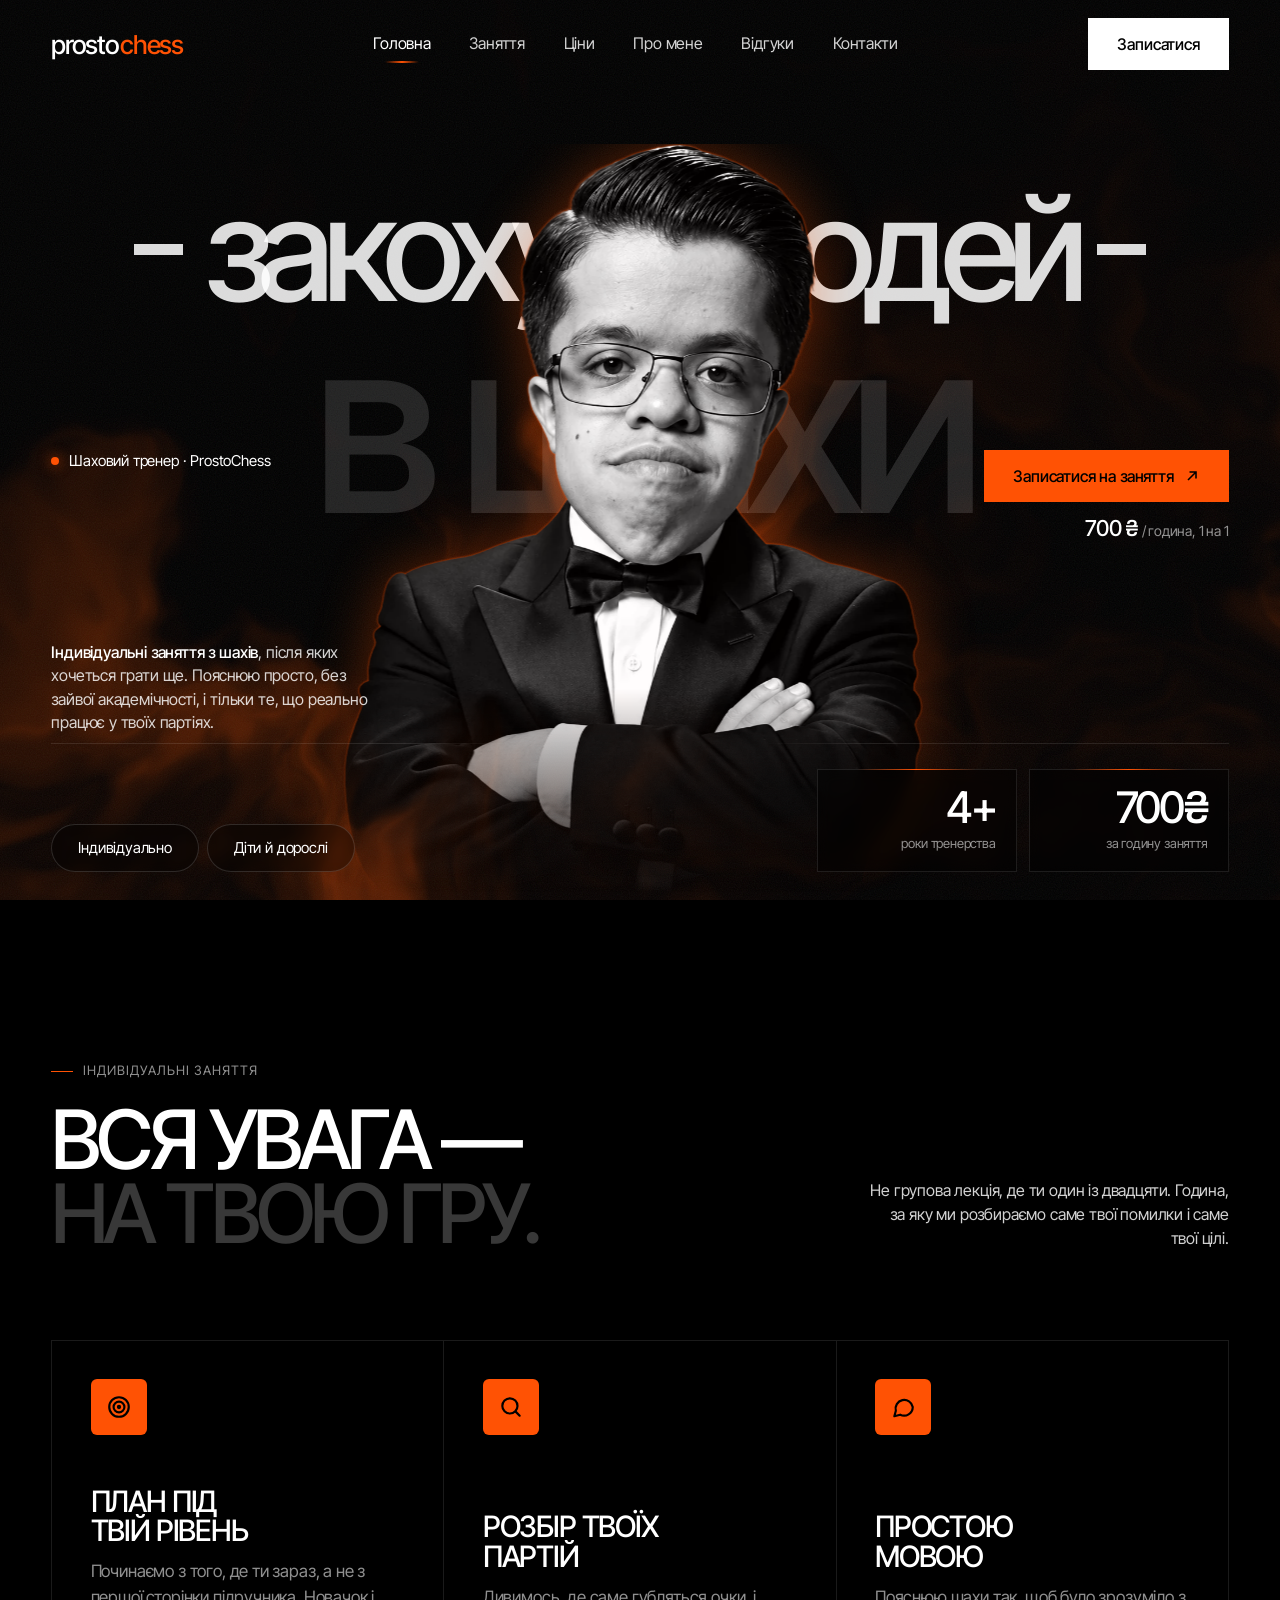
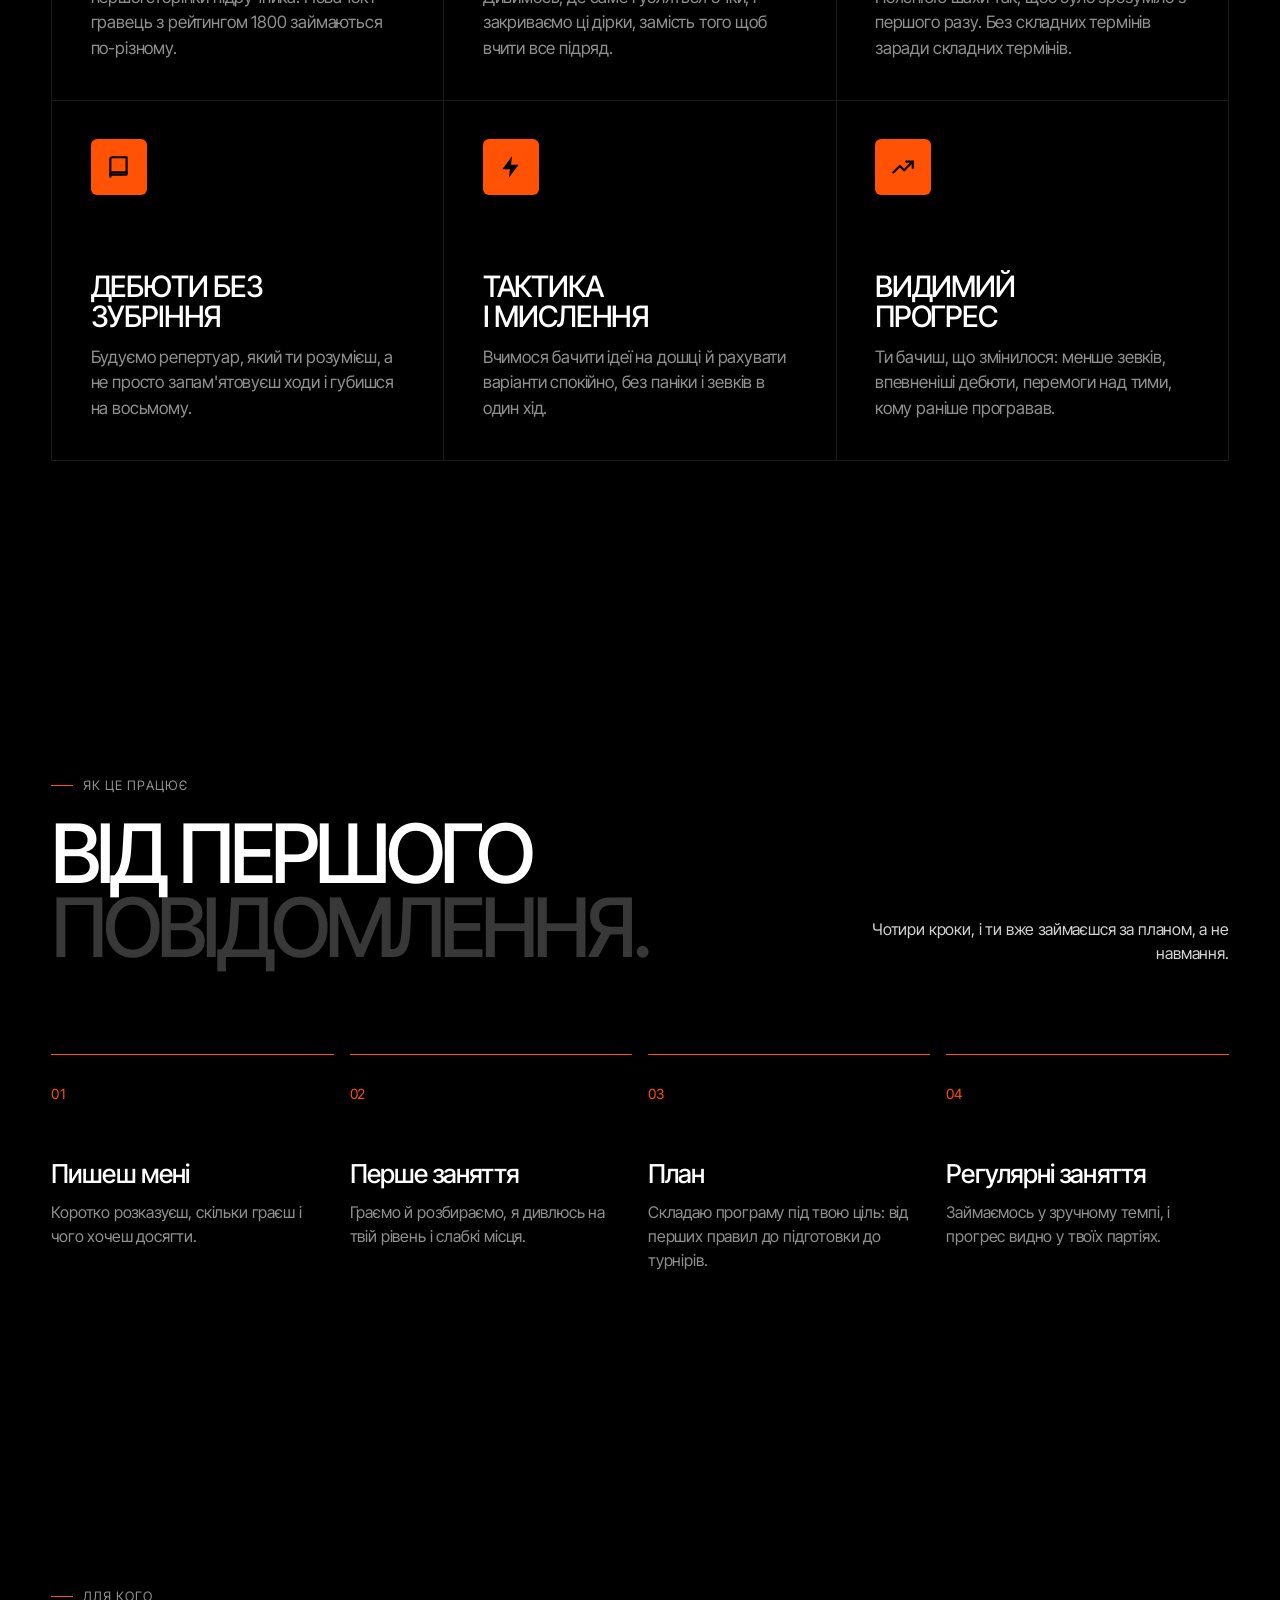
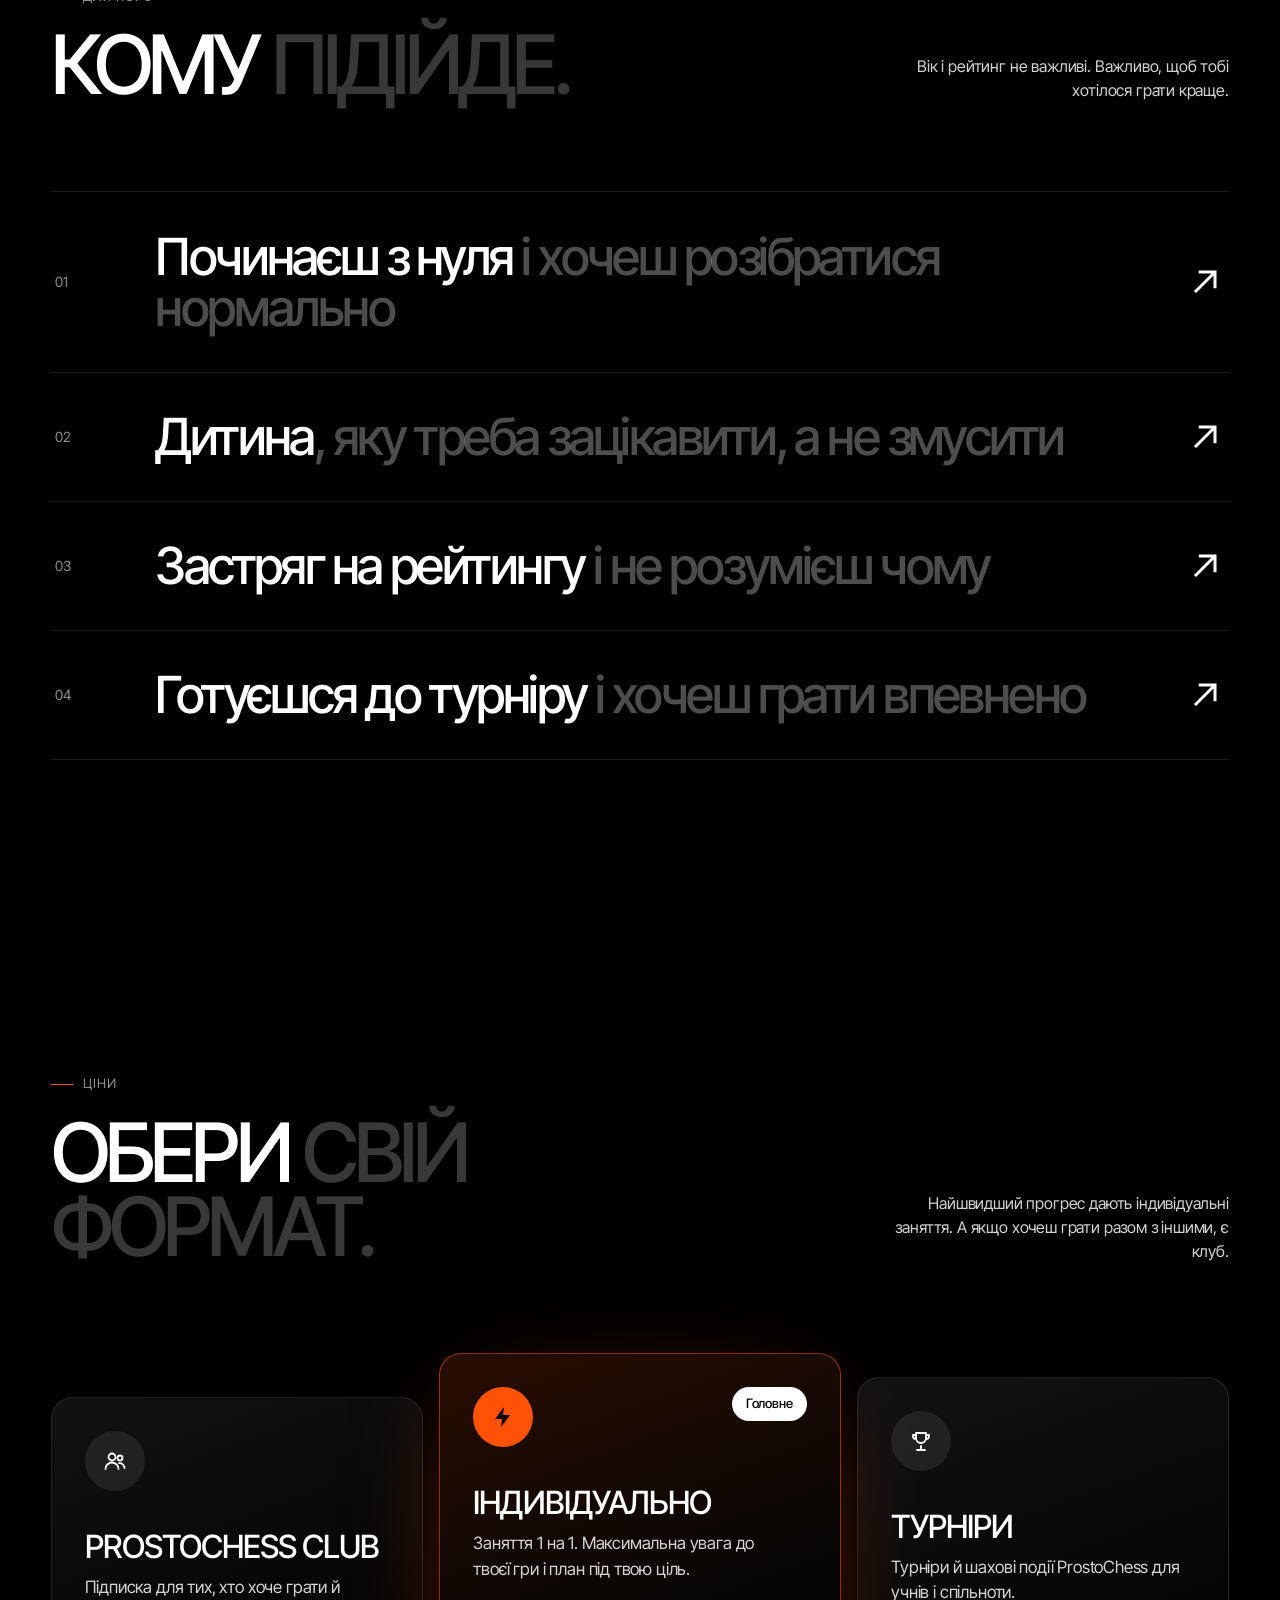
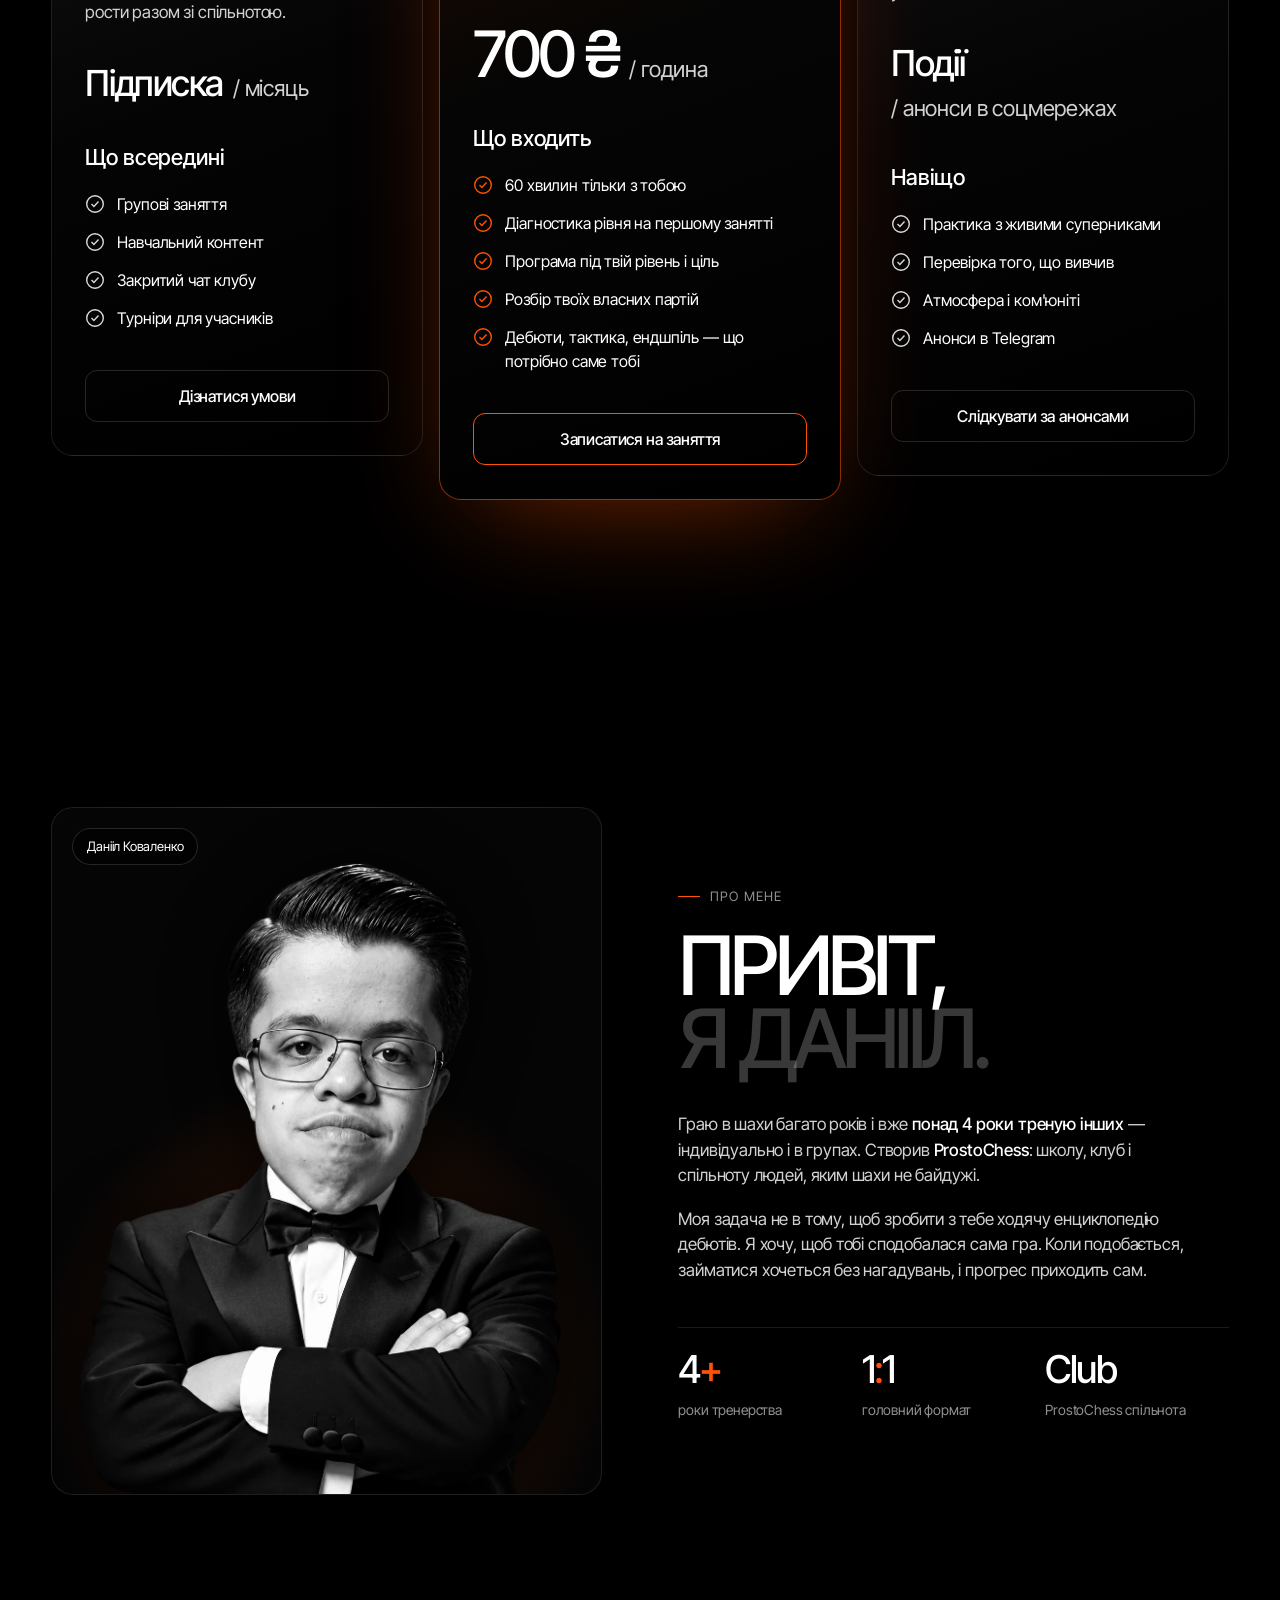
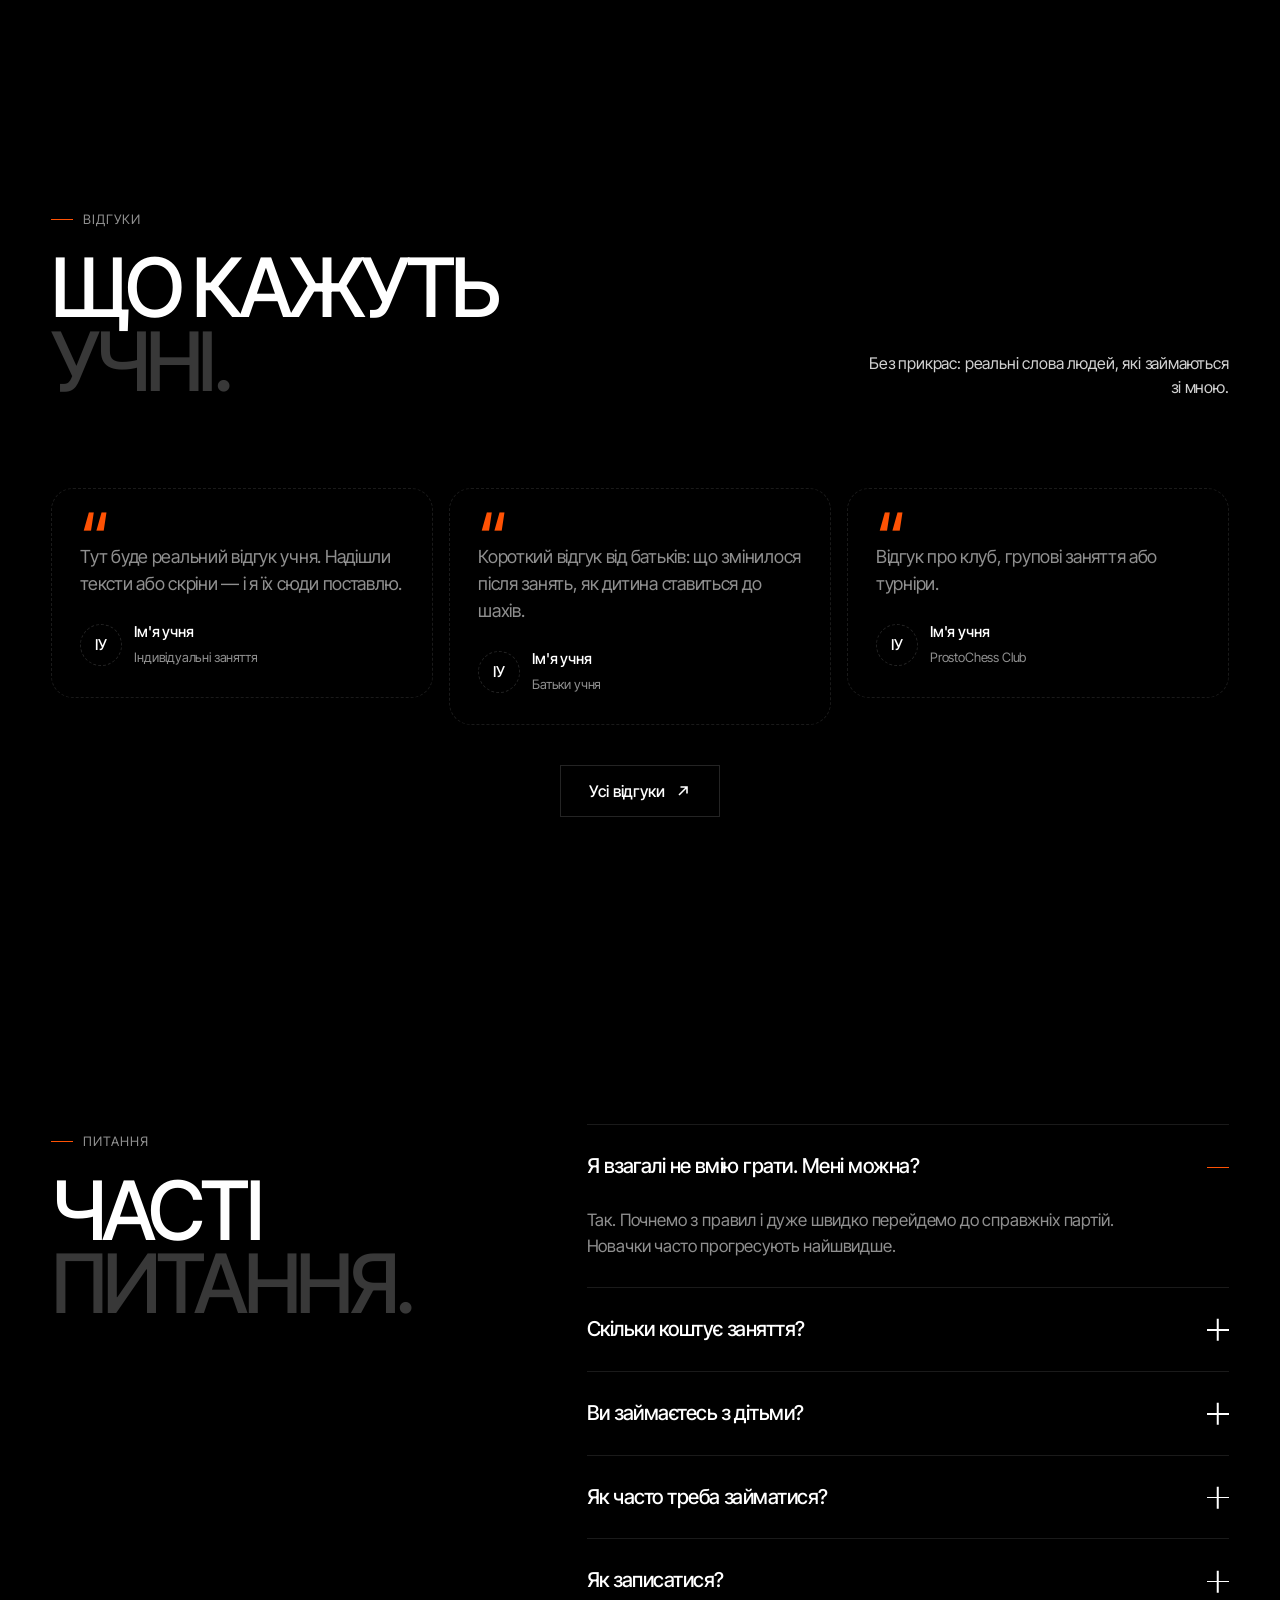
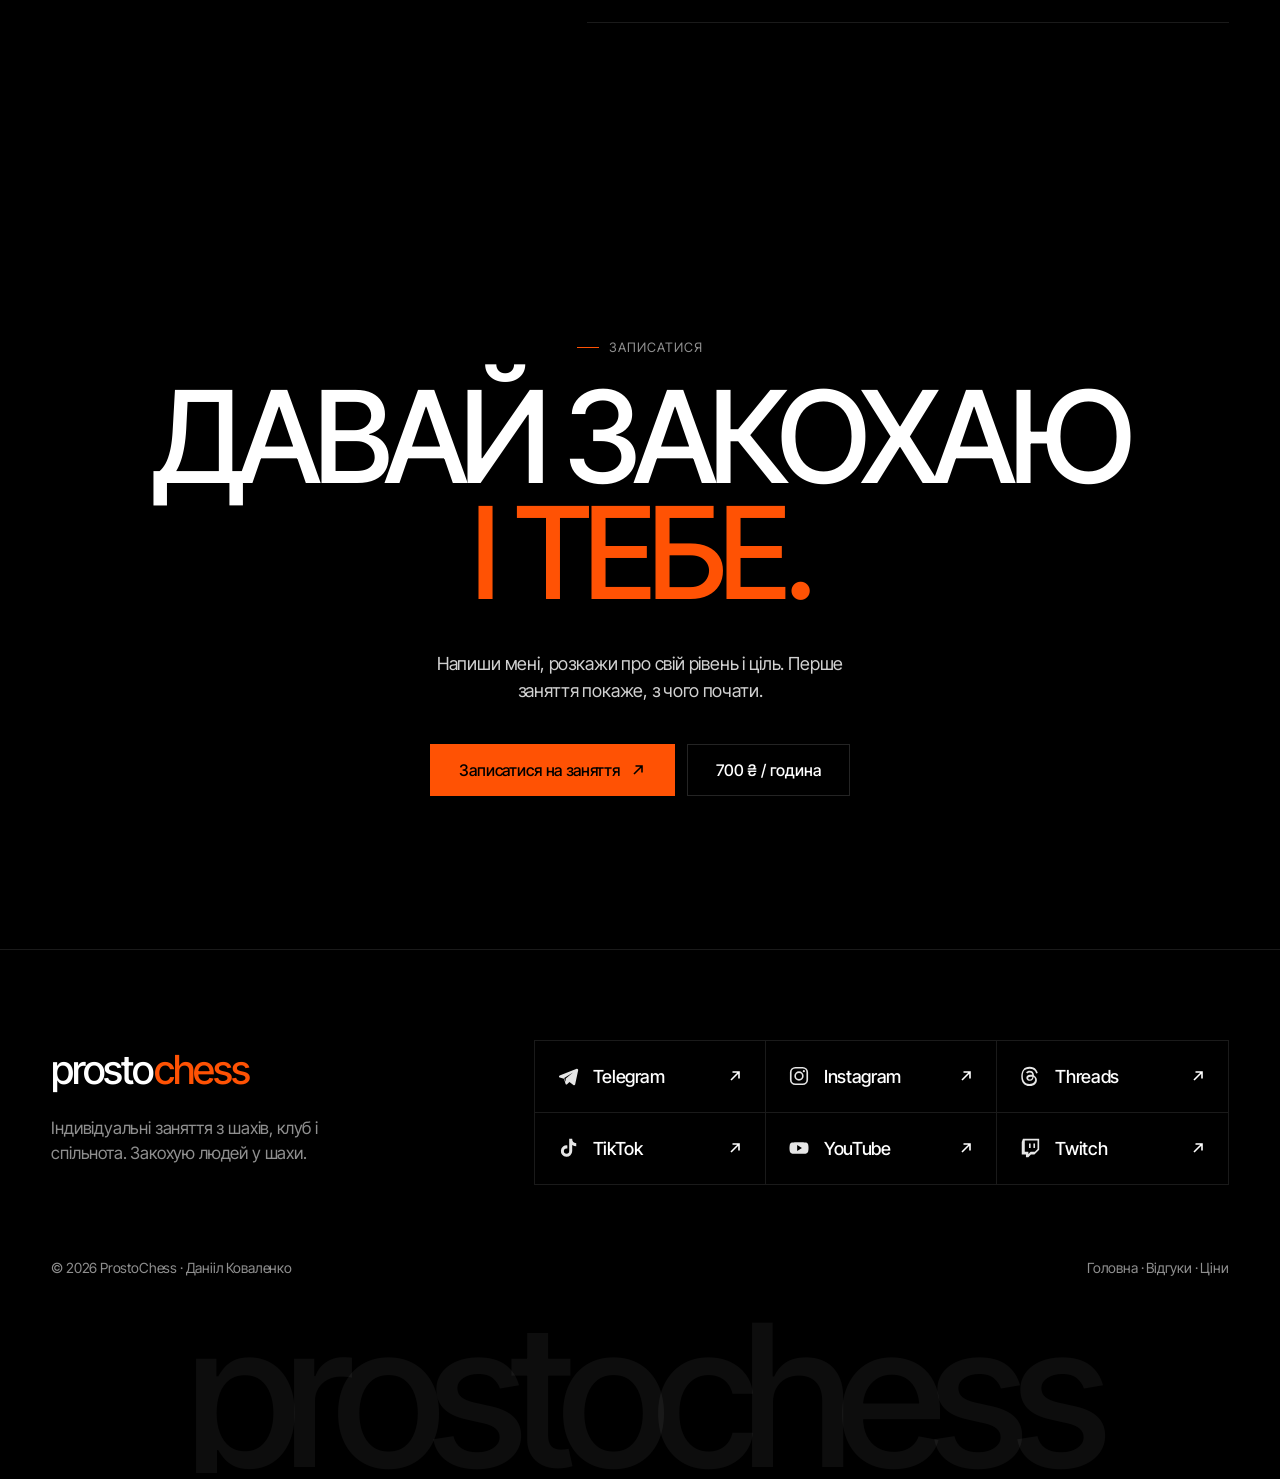
==== commit 9e50bbf6: "Add ProstoChess coaching site: home and reviews pages Dark minimal layout in #FF5204/black/white wit" ====
--- a/index.html
+++ b/index.html
@@ -1,260 +1,307 @@
 <!doctype html>
 <html lang="uk">
 <head>
-  <meta charset="utf-8">
-  <meta name="viewport" content="width=device-width, initial-scale=1">
-  <title>ProstoChess — індивідуальні заняття з шахів</title>
-  <meta name="description" content="Індивідуальні заняття з шахів для дорослих. Без зубріння і занудства. Безкоштовне пробне заняття, 30 хвилин.">
-  <meta name="theme-color" content="#000000">
-  <meta property="og:title" content="ProstoChess — закохую людей в шахи">
-  <meta property="og:description" content="Індивідуальні заняття з шахів для дорослих. Безкоштовне пробне заняття, 30 хвилин.">
-  <link rel="icon" href="data:image/svg+xml,%3Csvg xmlns='http://www.w3.org/2000/svg' viewBox='0 0 64 64'%3E%3Crect width='64' height='64' rx='16' fill='%23ff5204'/%3E%3Ccircle cx='32' cy='20' r='9' fill='%23000'/%3E%3Cpath d='M25 31c0 11-4 17-9 22h32c-5-5-9-11-9-22z' fill='%23000'/%3E%3C/svg%3E">
-  <link rel="preconnect" href="https://fonts.googleapis.com">
-  <link rel="preconnect" href="https://fonts.gstatic.com" crossorigin>
-  <link href="https://fonts.googleapis.com/css2?family=JetBrains+Mono:wght@400;500&family=Onest:wght@400;500;600;700&family=Unbounded:wght@700;800&display=swap" rel="stylesheet">
-  <link rel="stylesheet" href="css/styles.css">
+<meta charset="utf-8">
+<meta name="viewport" content="width=device-width, initial-scale=1">
+<title>ProstoChess — Данііл Коваленко</title>
+<meta name="description" content="Індивідуальні заняття з шахів з Даніілом Коваленком. Закохую людей у шахи. 700 грн за годину.">
+<meta name="theme-color" content="#000000">
+<link rel="preconnect" href="https://fonts.googleapis.com">
+<link rel="preconnect" href="https://fonts.gstatic.com" crossorigin>
+<link href="https://fonts.googleapis.com/css2?family=Inter+Tight:wght@300;400;500;600&display=swap" rel="stylesheet">
+<link rel="stylesheet" href="styles.css">
 </head>
 <body>
-  <a class="skip" href="#main">До змісту</a>
-
-  <header class="header">
-    <div class="container header__bar">
-      <a class="logo" href="index.html" aria-label="ProstoChess, на головну"><span class="logo__dot"></span>ProstoChess</a>
-      <nav class="nav" aria-label="Основна навігація">
-        <a class="nav__link" href="index.html" aria-current="page">Головна</a>
-        <a class="nav__link" href="about.html">Про мене</a>
-        <a class="nav__link" href="reviews.html">Відгуки</a>
-      </nav>
-      <a class="btn btn--white btn--sm header__cta" href="#trial" data-book>Пробне заняття <span class="btn__arrow">↗</span></a>
-      <button class="burger" aria-label="Меню" aria-expanded="false"><span></span><span></span><span></span></button>
-    </div>
-  </header>
-
-  <main id="main">
-
-    <!-- HERO -->
-    <section class="hero" aria-labelledby="hero-title">
-      <div class="hero__word" aria-hidden="true">PROSTOCHESS</div>
-
-      <div class="hero__figure" aria-hidden="true">
-        
-        <img class="hero__portrait" src="assets/portrait.webp" alt="" onerror="this.remove()">
-        <svg class="hero__pawn" viewBox="0 0 200 280" aria-hidden="true">
-          <g fill="#000">
-            <circle cx="100" cy="58" r="34"/>
-            <rect x="64" y="94" width="72" height="14" rx="7"/>
-            <path d="M80 108C80 152 64 192 46 232H154C136 192 120 152 120 108Z"/>
-            <rect x="30" y="230" width="140" height="20" rx="10"/>
-            <rect x="18" y="248" width="164" height="30" rx="10"/>
-          </g>
-        </svg>
-      </div>
-
-      <div class="container hero__inner">
-        <div class="hero__left">
-          <p class="label">[ Індивідуальні заняття для дорослих ]</p>
-          <h1 class="h1" id="hero-title">Закохую людей в шахи</h1>
-        </div>
-
-        <div class="hero__right">
-          <p class="lead">Ніколи не грав? Грав у дитинстві й усе забув? Можна починати з будь-якого місця. Показую, як працює гра, і вона перестає здаватись складною.</p>
-          <a class="btn btn--white" href="#trial" data-book>Безкоштовне пробне заняття <span class="btn__arrow">↗</span></a>
-          <p class="hero__note">30 хв · безкоштовно</p>
-        </div>
-
-        <div class="hero__cards">
-          <div class="glass glass--solid">
-            <span class="glass__n">4+</span>
-            <span class="glass__t">роки тренерства</span>
-          </div>
-          <div class="glass">
-            <span class="glass__n">1:1</span>
-            <span class="glass__t">заняття індивідуально</span>
-          </div>
-        </div>
-      </div>
-    </section>
-
-    <!-- ФІЛОСОФІЯ -->
-    <section class="section section--light" id="philosophy" aria-labelledby="philosophy-title">
-      <div class="container philosophy">
-        <p class="label philosophy__label reveal">[ Філософія ]</p>
-        <h2 class="h2 philosophy__title reveal" id="philosophy-title">Шахи можуть бути цікавими навіть тим, хто <span class="accent">жодного разу не грав.</span></h2>
-        <p class="philosophy__text reveal">Я не змушую вчити дебюти напам'ять і не читаю лекції на годину. Ми сідаємо за дошку, граємо, а потім разом розбираємо, що щойно сталося. Так гра стає зрозумілою, а далі й цікавою.</p>
-
-        <div class="philosophy__chips reveal">
-          <div class="chips-row">
-            <span class="pill">Без зубріння</span>
-            <span class="pill">Без зайвої академічності</span>
-            <span class="pill">Без перевантажених пояснень</span>
-          </div>
-          <div class="chips-row">
-            <span class="pill pill--fill">Через практику</span>
-            <span class="pill pill--fill">Через реальні ігрові ситуації</span>
-            <span class="pill pill--fill">Через розуміння гри</span>
-          </div>
-        </div>
-      </div>
-    </section>
-
-    <!-- ЯК ПРОХОДИТЬ -->
-    <section class="section section--dark" aria-labelledby="steps-title">
-      <div class="container">
-        <div class="section__head reveal">
-          <p class="label accent">[ Як це проходить ]</p>
-          <h2 class="h2" id="steps-title">Чотири кроки, без сюрпризів</h2>
-        </div>
-        <div class="steps reveal">
-          <article class="step">
-            <span class="step__n">01 /</span>
-            <h3 class="step__t">Пробне заняття</h3>
-            <p class="step__d">30 хвилин, безкоштовно. Знайомимось, трохи граємо, я дивлюсь, з чого тобі найкраще починати.</p>
-            <span class="step__a">↗</span>
-          </article>
-          <article class="step">
-            <span class="step__n">02 /</span>
-            <h3 class="step__t">Твоя ціль</h3>
-            <p class="step__d">Обіграти друга, розібратись у грі, підготуватись до турніру. Кажеш, чого хочеш, і заняття будуються під це.</p>
-            <span class="step__a">↗</span>
-          </article>
-          <article class="step">
-            <span class="step__n">03 /</span>
-            <h3 class="step__t">Практика</h3>
-            <p class="step__d">Граємо партії й розбираємо моменти, де щось пішло не так. Теорії рівно стільки, скільки потрібно.</p>
-            <span class="step__a">↗</span>
-          </article>
-          <article class="step">
-            <span class="step__n">04 /</span>
-            <h3 class="step__t">Прогрес</h3>
-            <p class="step__d">Через кілька занять сам помічаєш різницю: розумієш, що робиш на дошці і навіщо.</p>
-            <span class="step__a">↗</span>
-          </article>
-        </div>
-      </div>
-    </section>
-
-    <!-- КОМУ ПІДІЙДЕ -->
-    <section class="section section--light" aria-labelledby="whom-title">
-      <div class="container">
-        <div class="section__head reveal">
-          <p class="label accent-ink">[ Для кого ]</p>
-          <h2 class="h2" id="whom-title">Кому підійдуть заняття</h2>
-        </div>
-        <div class="rows reveal">
-          <div class="row">
-            <span class="row__n">01 /</span>
-            <h3 class="row__t">Ніколи не грав</h3>
-            <p class="row__d">Почнемо з того, як ходять фігури, і дуже швидко перейдемо до самої гри.</p>
-          </div>
-          <div class="row">
-            <span class="row__n">02 /</span>
-            <h3 class="row__t">Колись грав і забув</h3>
-            <p class="row__d">Згадаємо правила, а головне додамо розуміння, якого тоді не вистачало.</p>
-          </div>
-          <div class="row">
-            <span class="row__n">03 /</span>
-            <h3 class="row__t">Грає, але не росте</h3>
-            <p class="row__d">Знайдемо, де саме ти втрачаєш партії, і виправимо це.</p>
-          </div>
-        </div>
-      </div>
-    </section>
-
-    <!-- ПРОБНЕ -->
-    <section class="section section--orange" id="trial" aria-labelledby="trial-title">
-      <div class="container trial">
-        <div class="trial__head reveal">
-          <p class="label">[ Пробне заняття ]</p>
-          <h2 class="h2" id="trial-title">Безкоштовне пробне заняття</h2>
-        </div>
-        <div class="trial__side reveal">
-          <p class="lead">Спробуй до того, як щось вирішувати. За 30 хвилин ти зрозумієш, чи тобі це підходить, а я зрозумію, з чого з тобою починати.</p>
-          <a class="btn btn--black" href="#trial" data-book>Записатись на пробне <span class="btn__arrow">↗</span></a>
-        </div>
-        <div class="trial__nums reveal">
-          <div class="num"><span class="num__v">30</span><span class="num__t label">хвилин пробного заняття</span></div>
-          <div class="num"><span class="num__v">0</span><span class="num__t label">гривень за пробне</span></div>
-          <div class="num"><span class="num__v">1:1</span><span class="num__t label">лише ти і я, без групи</span></div>
-        </div>
-      </div>
-    </section>
-
-    <!-- FAQ -->
-    <section class="section section--dark" aria-labelledby="faq-title">
-      <div class="container faq">
-        <div class="faq__head reveal">
-          <p class="label accent">[ Питання ]</p>
-          <h2 class="h2" id="faq-title">Те, що зазвичай питають</h2>
-        </div>
-        <div class="faq__list reveal">
-          <details class="qa">
-            <summary>Я зовсім не вмію грати. Це нормально?</summary>
-            <p>Так, багато хто приходить саме з цього. Пробне заняття для того й існує, щоб побачити, з чого починати саме тобі.</p>
-          </details>
-          <details class="qa">
-            <summary>Пробне заняття справді безкоштовне?</summary>
-            <p>Так. 30 хвилин, без оплати.</p>
-          </details>
-          <details class="qa">
-            <summary>Що буде на пробному?</summary>
-            <p>Познайомимось, ти розкажеш, чого хочеш від шахів, ми трохи пограємо, а потім я скажу, як би ми навчались далі.</p>
-          </details>
-          <details class="qa">
-            <summary>Мені вже далеко за 30. Не пізно?</summary>
-            <p>Не пізно. Дорослі навчаються інакше, ніж діти, і в цьому їхня перевага: вони розуміють, навіщо їм це.</p>
-          </details>
-        </div>
-      </div>
-    </section>
-
-    <!-- ТИЗЕРИ -->
-    <section class="section section--dark" style="padding-top:0" aria-label="Більше про мене">
-      <div class="container teasers reveal">
-        <a class="teaser" href="about.html">
-          <div>
-            <p class="label accent">[ Про мене ]</p>
-            <h3 class="h2" style="margin-top:20px">Хто тебе вчитиме</h3>
-          </div>
-          <p class="teaser__d">Я Данііл: тренер, шахіст і людина, яка вміє пояснювати складне простими словами.</p>
-          <span class="teaser__a">↗</span>
-        </a>
-        <a class="teaser" href="reviews.html">
-          <div>
-            <p class="label accent">[ Відгуки ]</p>
-            <h3 class="h2" style="margin-top:20px">Що кажуть учні</h3>
-          </div>
-          <p class="teaser__d">Не вір мені на слово. Подивись, що пишуть ті, хто вже займався.</p>
-          <span class="teaser__a">↗</span>
-        </a>
-      </div>
-    </section>
-
-    <!-- ФІНАЛЬНИЙ CTA -->
-    <section class="section section--light" aria-labelledby="final-title">
-      <div class="container final reveal">
-        <h2 class="h2" id="final-title">Почнемо з однієї партії?</h2>
-        <a class="btn" href="#trial" data-book>Безкоштовне пробне, 30 хв <span class="btn__arrow">↗</span></a>
-      </div>
-    </section>
-
-  </main>
-
-  <footer class="footer">
-    <div class="container">
-      <div class="footer__top">
-        <a class="logo" href="index.html"><span class="logo__dot" style="background:var(--orange)"></span>ProstoChess</a>
-        <nav class="footer__links label" aria-label="Підвал">
-          <a href="index.html">Головна</a>
-          <a href="about.html">Про мене</a>
-          <a href="reviews.html">Відгуки</a>
-          <a href="#trial" data-book>Записатись</a>
-        </nav>
-      </div>
-      <p class="footer__copy">© 2026 ProstoChess</p>
-    </div>
-    <div class="footer__word" aria-hidden="true">PROSTOCHESS</div>
-  </footer>
-
-  <script src="js/main.js"></script>
+<canvas id="smoke" aria-hidden="true"></canvas>
+<div class="grain" aria-hidden="true"></div>
+
+<header class="nav">
+  <a href="index.html" class="logo" aria-label="ProstoChess, на головну">prosto<b>chess</b></a>
+  <nav>
+    <ul class="nav-links">
+      <li><a href="#top" class="active">Головна</a></li>
+      <li><a href="#lessons">Заняття</a></li>
+      <li><a href="#pricing">Ціни</a></li>
+      <li><a href="#about">Про мене</a></li>
+      <li><a href="reviews.html">Відгуки</a></li>
+      <li><a href="#contacts">Контакти</a></li>
+      <li class="mobile-only"><a href="#contacts" data-book>Записатися →</a></li>
+    </ul>
+  </nav>
+  <a href="#contacts" class="btn btn-white btn-try" data-book>Записатися</a>
+  <button class="burger" aria-label="Меню"><span></span><span></span></button>
+</header>
+
+<main id="top">
+  <!-- ============ HERO ============ -->
+  <section class="hero">
+    <div class="hero-stage">
+      <h1 class="hero-title" aria-label="Закохую людей в шахи">
+        <span class="l1"><i class="dash"></i>закохую людей<i class="dash"></i></span>
+        <span class="l2">в шахи</span>
+      </h1>
+      <img class="hero-photo" src="assets/daniil.webp" alt="Данііл Коваленко, шаховий тренер" width="1209" height="1300" fetchpriority="high">
+
+      <div class="hero-side">
+        <div class="tag"><i></i>Шаховий тренер · ProstoChess</div>
+      </div>
+      <p class="hero-lead"><strong>Індивідуальні заняття з шахів</strong>, після яких хочеться грати ще. Пояснюю просто, без зайвої академічності, і тільки те, що реально працює у твоїх партіях.</p>
+      <div class="hero-mobile-cta">
+        <a href="#contacts" class="btn btn-orange" data-book>Записатися на заняття</a>
+        <a href="#lessons" class="btn btn-line">Як проходять</a>
+      </div>
+
+      <div class="hero-cta">
+        <a href="#contacts" class="btn btn-orange" data-book>Записатися на заняття
+          <svg viewBox="0 0 16 16" fill="none" stroke="currentColor" stroke-width="1.6"><path d="M4 12 12 4M5.5 4H12v6.5"/></svg></a>
+        <div class="price"><b>700 ₴</b> / година, 1 на 1</div>
+      </div>
+
+      <div class="hero-bottom">
+        <div class="chips">
+          <span class="chip">Індивідуально</span>
+          <span class="chip">Діти й дорослі</span>
+        </div>
+        <div class="stats">
+          <div class="stat"><b>4+</b><span>роки тренерства</span></div>
+          <div class="stat"><b>700₴</b><span>за годину заняття</span></div>
+        </div>
+      </div>
+    </div>
+  </section>
+
+  <!-- ============ WHY 1:1 ============ -->
+  <section id="lessons">
+    <div class="wrap">
+      <div class="head">
+        <div>
+          <div class="eyebrow rv">Індивідуальні заняття</div>
+          <h2 class="h2 rv">Вся увага —<br><span class="dim">на твою гру.</span></h2>
+        </div>
+        <p class="rv rv-d1">Не групова лекція, де ти один із двадцяти. Година, за яку ми розбираємо саме твої помилки і саме твої цілі.</p>
+      </div>
+
+      <div class="features">
+        <article class="feature rv">
+          <div class="ico"><svg viewBox="0 0 24 24" fill="none" stroke="currentColor" stroke-width="2" stroke-linecap="round" stroke-linejoin="round"><circle cx="12" cy="12" r="9"/><circle cx="12" cy="12" r="5"/><circle cx="12" cy="12" r="1" fill="currentColor"/></svg></div>
+          <h3>План під<br>твій рівень</h3>
+          <p>Починаємо з того, де ти зараз, а не з першої сторінки підручника. Новачок і гравець з рейтингом 1800 займаються по-різному.</p>
+        </article>
+        <article class="feature rv rv-d1">
+          <div class="ico"><svg viewBox="0 0 24 24" fill="none" stroke="currentColor" stroke-width="2" stroke-linecap="round" stroke-linejoin="round"><circle cx="11" cy="11" r="7"/><path d="m20 20-3.5-3.5"/></svg></div>
+          <h3>Розбір твоїх<br>партій</h3>
+          <p>Дивимось, де саме губляться очки, і закриваємо ці дірки, замість того щоб вчити все підряд.</p>
+        </article>
+        <article class="feature rv rv-d2">
+          <div class="ico"><svg viewBox="0 0 24 24" fill="none" stroke="currentColor" stroke-width="2" stroke-linecap="round" stroke-linejoin="round"><path d="M21 12a8 8 0 0 1-11.6 7.1L4 20.5l1.4-5A8 8 0 1 1 21 12Z"/></svg></div>
+          <h3>Простою<br>мовою</h3>
+          <p>Пояснюю шахи так, щоб було зрозуміло з першого разу. Без складних термінів заради складних термінів.</p>
+        </article>
+        <article class="feature rv">
+          <div class="ico"><svg viewBox="0 0 24 24" fill="none" stroke="currentColor" stroke-width="2" stroke-linecap="round" stroke-linejoin="round"><path d="M4 5a2 2 0 0 1 2-2h13v16H6a2 2 0 0 0-2 2V5Z"/><path d="M4 19a2 2 0 0 1 2-2h13"/></svg></div>
+          <h3>Дебюти без<br>зубріння</h3>
+          <p>Будуємо репертуар, який ти розумієш, а не просто запам'ятовуєш ходи і губишся на восьмому.</p>
+        </article>
+        <article class="feature rv rv-d1">
+          <div class="ico"><svg viewBox="0 0 24 24" fill="currentColor"><path d="M13 2 4 14h7l-1 8 9-12h-7l1-8Z"/></svg></div>
+          <h3>Тактика<br>і мислення</h3>
+          <p>Вчимося бачити ідеї на дошці й рахувати варіанти спокійно, без паніки і зевків в один хід.</p>
+        </article>
+        <article class="feature rv rv-d2">
+          <div class="ico"><svg viewBox="0 0 24 24" fill="none" stroke="currentColor" stroke-width="2" stroke-linecap="round" stroke-linejoin="round"><path d="M3 17 9 11l4 4 8-8"/><path d="M15 7h6v6"/></svg></div>
+          <h3>Видимий<br>прогрес</h3>
+          <p>Ти бачиш, що змінилося: менше зевків, впевненіші дебюти, перемоги над тими, кому раніше програвав.</p>
+        </article>
+      </div>
+    </div>
+  </section>
+
+  <!-- ============ HOW IT WORKS ============ -->
+  <section id="how">
+    <div class="wrap">
+      <div class="head">
+        <div>
+          <div class="eyebrow rv">Як це працює</div>
+          <h2 class="h2 rv">Від першого<br><span class="dim">повідомлення.</span></h2>
+        </div>
+        <p class="rv rv-d1">Чотири кроки, і ти вже займаєшся за планом, а не навмання.</p>
+      </div>
+      <div class="steps">
+        <div class="step rv"><div class="n">01</div><h3>Пишеш мені</h3><p>Коротко розказуєш, скільки граєш і чого хочеш досягти.</p></div>
+        <div class="step rv rv-d1"><div class="n">02</div><h3>Перше заняття</h3><p>Граємо й розбираємо, я дивлюсь на твій рівень і слабкі місця.</p></div>
+        <div class="step rv rv-d2"><div class="n">03</div><h3>План</h3><p>Складаю програму під твою ціль: від перших правил до підготовки до турнірів.</p></div>
+        <div class="step rv rv-d3"><div class="n">04</div><h3>Регулярні заняття</h3><p>Займаємось у зручному темпі, і прогрес видно у твоїх партіях.</p></div>
+      </div>
+    </div>
+  </section>
+
+  <!-- ============ FOR WHOM ============ -->
+  <section id="who">
+    <div class="wrap">
+      <div class="head">
+        <div>
+          <div class="eyebrow rv">Для кого</div>
+          <h2 class="h2 rv">Кому <span class="dim">підійде.</span></h2>
+        </div>
+        <p class="rv rv-d1">Вік і рейтинг не важливі. Важливо, щоб тобі хотілося грати краще.</p>
+      </div>
+      <ul class="who">
+        <li class="rv"><span class="who-n">01</span><span class="who-t">Починаєш з нуля <span>і хочеш розібратися нормально</span></span><svg class="who-arrow" viewBox="0 0 16 16" fill="none" stroke="currentColor" stroke-width="1.2"><path d="M4 12 12 4M5.5 4H12v6.5"/></svg></li>
+        <li class="rv"><span class="who-n">02</span><span class="who-t">Дитина<span>, яку треба зацікавити, а не змусити</span></span><svg class="who-arrow" viewBox="0 0 16 16" fill="none" stroke="currentColor" stroke-width="1.2"><path d="M4 12 12 4M5.5 4H12v6.5"/></svg></li>
+        <li class="rv"><span class="who-n">03</span><span class="who-t">Застряг на рейтингу <span>і не розумієш чому</span></span><svg class="who-arrow" viewBox="0 0 16 16" fill="none" stroke="currentColor" stroke-width="1.2"><path d="M4 12 12 4M5.5 4H12v6.5"/></svg></li>
+        <li class="rv"><span class="who-n">04</span><span class="who-t">Готуєшся до турніру <span>і хочеш грати впевнено</span></span><svg class="who-arrow" viewBox="0 0 16 16" fill="none" stroke="currentColor" stroke-width="1.2"><path d="M4 12 12 4M5.5 4H12v6.5"/></svg></li>
+      </ul>
+    </div>
+  </section>
+
+  <!-- ============ PRICING ============ -->
+  <section id="pricing">
+    <div class="wrap">
+      <div class="head">
+        <div>
+          <div class="eyebrow rv">Ціни</div>
+          <h2 class="h2 rv">Обери <span class="dim">свій<br>формат.</span></h2>
+        </div>
+        <p class="rv rv-d1">Найшвидший прогрес дають індивідуальні заняття. А якщо хочеш грати разом з іншими, є клуб.</p>
+      </div>
+
+      <div class="plans">
+        <article class="plan rv">
+          <div class="ico-round"><svg viewBox="0 0 24 24" fill="none" stroke="currentColor" stroke-width="1.8" stroke-linecap="round" stroke-linejoin="round"><circle cx="9" cy="8" r="3.5"/><path d="M2.5 20a6.5 6.5 0 0 1 13 0"/><circle cx="17" cy="9" r="2.5"/><path d="M16 14.2a5 5 0 0 1 5.5 4.8"/></svg></div>
+          <h3>ProstoChess Club</h3>
+          <p class="sub">Підписка для тих, хто хоче грати й рости разом зі спільнотою.</p>
+          <div class="price-big text"><b>Підписка</b><span>/ місяць</span></div>
+          <h4>Що всередині</h4>
+          <ul>
+            <li><svg viewBox="0 0 20 20" fill="none" stroke="currentColor" stroke-width="1.4"><circle cx="10" cy="10" r="8.3"/><path d="m6.5 10 2.4 2.4 4.6-4.8"/></svg>Групові заняття</li>
+            <li><svg viewBox="0 0 20 20" fill="none" stroke="currentColor" stroke-width="1.4"><circle cx="10" cy="10" r="8.3"/><path d="m6.5 10 2.4 2.4 4.6-4.8"/></svg>Навчальний контент</li>
+            <li><svg viewBox="0 0 20 20" fill="none" stroke="currentColor" stroke-width="1.4"><circle cx="10" cy="10" r="8.3"/><path d="m6.5 10 2.4 2.4 4.6-4.8"/></svg>Закритий чат клубу</li>
+            <li><svg viewBox="0 0 20 20" fill="none" stroke="currentColor" stroke-width="1.4"><circle cx="10" cy="10" r="8.3"/><path d="m6.5 10 2.4 2.4 4.6-4.8"/></svg>Турніри для учасників</li>
+          </ul>
+          <a href="#contacts" class="btn btn-card" data-book>Дізнатися умови</a>
+        </article>
+
+        <article class="plan featured rv rv-d1">
+          <span class="badge">Головне</span>
+          <div class="ico-round"><svg viewBox="0 0 24 24" fill="currentColor"><path d="M13 2 4 14h7l-1 8 9-12h-7l1-8Z"/></svg></div>
+          <h3>Індивідуально</h3>
+          <p class="sub">Заняття 1 на 1. Максимальна увага до твоєї гри і план під твою ціль.</p>
+          <div class="price-big"><b>700 ₴</b><span>/ година</span></div>
+          <h4>Що входить</h4>
+          <ul>
+            <li><svg viewBox="0 0 20 20" fill="none" stroke="currentColor" stroke-width="1.4"><circle cx="10" cy="10" r="8.3"/><path d="m6.5 10 2.4 2.4 4.6-4.8"/></svg>60 хвилин тільки з тобою</li>
+            <li><svg viewBox="0 0 20 20" fill="none" stroke="currentColor" stroke-width="1.4"><circle cx="10" cy="10" r="8.3"/><path d="m6.5 10 2.4 2.4 4.6-4.8"/></svg>Діагностика рівня на першому занятті</li>
+            <li><svg viewBox="0 0 20 20" fill="none" stroke="currentColor" stroke-width="1.4"><circle cx="10" cy="10" r="8.3"/><path d="m6.5 10 2.4 2.4 4.6-4.8"/></svg>Програма під твій рівень і ціль</li>
+            <li><svg viewBox="0 0 20 20" fill="none" stroke="currentColor" stroke-width="1.4"><circle cx="10" cy="10" r="8.3"/><path d="m6.5 10 2.4 2.4 4.6-4.8"/></svg>Розбір твоїх власних партій</li>
+            <li><svg viewBox="0 0 20 20" fill="none" stroke="currentColor" stroke-width="1.4"><circle cx="10" cy="10" r="8.3"/><path d="m6.5 10 2.4 2.4 4.6-4.8"/></svg>Дебюти, тактика, ендшпіль — що потрібно саме тобі</li>
+          </ul>
+          <a href="#contacts" class="btn btn-outline-orange" data-book>Записатися на заняття</a>
+        </article>
+
+        <article class="plan rv rv-d2">
+          <div class="ico-round"><svg viewBox="0 0 24 24" fill="none" stroke="currentColor" stroke-width="1.8" stroke-linecap="round" stroke-linejoin="round"><path d="M8 21h8M12 17v4M7 4h10v5a5 5 0 0 1-10 0V4Z"/><path d="M7 6H4v1a3 3 0 0 0 3 3M17 6h3v1a3 3 0 0 1-3 3"/></svg></div>
+          <h3>Турніри</h3>
+          <p class="sub">Турніри й шахові події ProstoChess для учнів і спільноти.</p>
+          <div class="price-big text"><b>Події</b><span>/ анонси в соцмережах</span></div>
+          <h4>Навіщо</h4>
+          <ul>
+            <li><svg viewBox="0 0 20 20" fill="none" stroke="currentColor" stroke-width="1.4"><circle cx="10" cy="10" r="8.3"/><path d="m6.5 10 2.4 2.4 4.6-4.8"/></svg>Практика з живими суперниками</li>
+            <li><svg viewBox="0 0 20 20" fill="none" stroke="currentColor" stroke-width="1.4"><circle cx="10" cy="10" r="8.3"/><path d="m6.5 10 2.4 2.4 4.6-4.8"/></svg>Перевірка того, що вивчив</li>
+            <li><svg viewBox="0 0 20 20" fill="none" stroke="currentColor" stroke-width="1.4"><circle cx="10" cy="10" r="8.3"/><path d="m6.5 10 2.4 2.4 4.6-4.8"/></svg>Атмосфера і ком'юніті</li>
+            <li><svg viewBox="0 0 20 20" fill="none" stroke="currentColor" stroke-width="1.4"><circle cx="10" cy="10" r="8.3"/><path d="m6.5 10 2.4 2.4 4.6-4.8"/></svg>Анонси в Telegram</li>
+          </ul>
+          <a href="#contacts" class="btn btn-card">Слідкувати за анонсами</a>
+        </article>
+      </div>
+    </div>
+  </section>
+
+  <!-- ============ ABOUT ============ -->
+  <section id="about">
+    <div class="wrap about">
+      <div class="about-photo rv">
+        <img src="assets/daniil.webp" alt="Данііл Коваленко" loading="lazy" width="1209" height="1300">
+        <span class="stamp">Данііл Коваленко</span>
+      </div>
+      <div class="about-text">
+        <div class="eyebrow rv">Про мене</div>
+        <h2 class="h2 rv">Привіт,<br><span class="dim">я Данііл.</span></h2>
+        <p class="rv">Граю в шахи багато років і вже <strong>понад 4 роки треную інших</strong> — індивідуально і в групах. Створив <strong>ProstoChess</strong>: школу, клуб і спільноту людей, яким шахи не байдужі.</p>
+        <p class="rv">Моя задача не в тому, щоб зробити з тебе ходячу енциклопедію дебютів. Я хочу, щоб тобі сподобалася сама гра. Коли подобається, займатися хочеться без нагадувань, і прогрес приходить сам.</p>
+        <div class="facts rv">
+          <div class="fact"><b>4<i>+</i></b><span>роки тренерства</span></div>
+          <div class="fact"><b>1<i>:</i>1</b><span>головний формат</span></div>
+          <div class="fact"><b>Club</b><span>ProstoChess спільнота</span></div>
+        </div>
+      </div>
+    </div>
+  </section>
+
+  <!-- ============ REVIEWS TEASER ============ -->
+  <section id="reviews">
+    <div class="wrap">
+      <div class="head">
+        <div>
+          <div class="eyebrow rv">Відгуки</div>
+          <h2 class="h2 rv">Що кажуть<br><span class="dim">учні.</span></h2>
+        </div>
+        <p class="rv rv-d1">Без прикрас: реальні слова людей, які займаються зі мною.</p>
+      </div>
+      <div class="reviews-grid" data-reviews="3"></div>
+      <div class="more-row"><a href="reviews.html" class="btn btn-line">Усі відгуки
+        <svg viewBox="0 0 16 16" fill="none" stroke="currentColor" stroke-width="1.6"><path d="M4 12 12 4M5.5 4H12v6.5"/></svg></a></div>
+    </div>
+  </section>
+
+  <!-- ============ FAQ ============ -->
+  <section id="faq">
+    <div class="wrap faq">
+      <div>
+        <div class="eyebrow rv">Питання</div>
+        <h2 class="h2 rv">Часті<br><span class="dim">питання.</span></h2>
+      </div>
+      <div class="faq-list rv">
+        <details open><summary>Я взагалі не вмію грати. Мені можна?<span class="pm"></span></summary><p>Так. Почнемо з правил і дуже швидко перейдемо до справжніх партій. Новачки часто прогресують найшвидше.</p></details>
+        <details><summary>Скільки коштує заняття?<span class="pm"></span></summary><p>Індивідуальне заняття — 700 грн за годину.</p></details>
+        <details><summary>Ви займаєтесь з дітьми?<span class="pm"></span></summary><p>Так, і з дітьми, і з дорослими. Підхід різний, але мета одна: щоб було цікаво і хотілося повернутися до дошки.</p></details>
+        <details><summary>Як часто треба займатися?<span class="pm"></span></summary><p>Залежить від цілі. Для помітного прогресу зазвичай вистачає одного-двох занять на тиждень плюс трохи практики між ними.</p></details>
+        <details><summary>Як записатися?<span class="pm"></span></summary><p>Натисни «Записатися» і напиши мені. Розкажи коротко про свій рівень і ціль, і підберемо зручний час.</p></details>
+      </div>
+    </div>
+  </section>
+
+  <!-- ============ FINAL CTA ============ -->
+  <section class="final" id="contacts">
+    <div class="wrap">
+      <div class="eyebrow rv">Записатися</div>
+      <h2 class="h2 rv">Давай закохаю<br><span class="or">і тебе.</span></h2>
+      <p class="rv">Напиши мені, розкажи про свій рівень і ціль. Перше заняття покаже, з чого почати.</p>
+      <div class="row rv">
+        <a href="#" class="btn btn-orange" data-book>Записатися на заняття
+          <svg viewBox="0 0 16 16" fill="none" stroke="currentColor" stroke-width="1.6"><path d="M4 12 12 4M5.5 4H12v6.5"/></svg></a>
+        <a href="#pricing" class="btn btn-line">700 ₴ / година</a>
+      </div>
+    </div>
+  </section>
+</main>
+
+<footer class="footer" id="footer">
+  <div class="wrap">
+    <div class="footer-top">
+      <div>
+        <div class="logo">prosto<b>chess</b></div>
+        <p>Індивідуальні заняття з шахів, клуб і спільнота. Закохую людей у шахи.</p>
+      </div>
+      <div class="socials" data-socials></div>
+    </div>
+    <div class="footer-bottom">
+      <span>© 2026 ProstoChess · Данііл Коваленко</span>
+      <span><a href="index.html">Головна</a> · <a href="reviews.html">Відгуки</a> · <a href="#pricing">Ціни</a></span>
+    </div>
+    <div class="footer-word" aria-hidden="true">prostochess</div>
+  </div>
+</footer>
+
+<script src="main.js"></script>
 </body>
 </html>
--- a/styles.css
+++ b/styles.css
@@ -0,0 +1,373 @@
+/* ProstoChess — Данііл Коваленко
+   Палітра: #FF5204 / #000 / #FFF. Сірі — це лише прозорість білого. */
+
+:root {
+  --orange: #FF5204;
+  --black: #000000;
+  --white: #FFFFFF;
+  --ink: #FFFFFF;
+  --bg: #000000;
+  --muted: rgba(255, 255, 255, 0.56);
+  --faint: rgba(255, 255, 255, 0.14);
+  --line: rgba(255, 255, 255, 0.10);
+  --card: rgba(255, 255, 255, 0.035);
+  --card-hover: rgba(255, 255, 255, 0.06);
+  --ghost: rgba(255, 255, 255, 0.82);
+  --ghost-2: rgba(255, 255, 255, 0.16);
+  --pad: clamp(16px, 4vw, 64px);
+  --max: 1440px;
+  --radius: 22px;
+  --ease: cubic-bezier(.2, .7, .1, 1);
+  color-scheme: dark;
+}
+@media (prefers-color-scheme: dark) { :root:not([data-theme="light"]) { --bg: #000000; --ink: #FFFFFF; } }
+:root[data-theme="dark"] { --bg: #000000; --ink: #FFFFFF; }
+
+*, *::before, *::after { box-sizing: border-box; }
+html { scroll-behavior: smooth; -webkit-text-size-adjust: 100%; overflow-x: clip; }
+body {
+  margin: 0;
+  background: var(--bg);
+  color: var(--ink);
+  font-family: "Inter Tight", "Helvetica Neue", Arial, sans-serif;
+  font-size: 17px;
+  line-height: 1.5;
+  letter-spacing: -0.01em;
+  -webkit-font-smoothing: antialiased;
+  overflow-x: clip;
+}
+img { display: block; max-width: 100%; }
+a { color: inherit; text-decoration: none; }
+button { font: inherit; color: inherit; }
+::selection { background: var(--orange); color: var(--black); }
+
+/* ---------- smoke canvas ---------- */
+#smoke {
+  position: fixed; inset: 0;
+  width: 100%; height: 100%;
+  z-index: 0; pointer-events: none;
+  opacity: 0; transition: opacity 1.6s ease;
+}
+#smoke.on { opacity: 1; }
+.smoke-fallback {
+  position: fixed; inset: 0; z-index: 0; pointer-events: none;
+  background:
+    radial-gradient(40% 35% at 50% 75%, rgba(255, 82, 4, .28), transparent 70%),
+    radial-gradient(30% 30% at 30% 60%, rgba(255, 82, 4, .12), transparent 70%);
+}
+.grain {
+  position: fixed; inset: 0; z-index: 1; pointer-events: none; opacity: .07;
+  background-image: url("data:image/svg+xml,%3Csvg xmlns='http://www.w3.org/2000/svg' width='160' height='160'%3E%3Cfilter id='n'%3E%3CfeTurbulence type='fractalNoise' baseFrequency='.85' numOctaves='3' stitchTiles='stitch'/%3E%3C/filter%3E%3Crect width='100%25' height='100%25' filter='url(%23n)'/%3E%3C/svg%3E");
+}
+main, header, footer { position: relative; z-index: 2; }
+
+/* ---------- layout ---------- */
+.wrap { width: 100%; max-width: var(--max); margin: 0 auto; padding: 0 var(--pad); }
+section { position: relative; padding: clamp(88px, 12vw, 180px) 0; }
+
+/* ---------- header ---------- */
+.nav {
+  position: fixed; top: 0; left: 0; right: 0; z-index: 50;
+  display: flex; align-items: center; justify-content: space-between;
+  padding: 18px var(--pad);
+  transition: background .4s ease, backdrop-filter .4s ease, padding .4s ease;
+}
+.nav.scrolled { background: rgba(0, 0, 0, .62); backdrop-filter: blur(14px); -webkit-backdrop-filter: blur(14px); padding-top: 12px; padding-bottom: 12px; border-bottom: 1px solid var(--line); }
+.logo { font-size: 26px; font-weight: 500; letter-spacing: -0.05em; display: flex; align-items: baseline; gap: 2px; }
+.logo b { font-weight: 500; color: var(--orange); }
+.nav-links { display: flex; gap: clamp(20px, 3vw, 48px); list-style: none; margin: 0; padding: 0; }
+.nav-links a { position: relative; font-size: 16px; color: var(--ghost); transition: color .25s; }
+.nav-links a:hover, .nav-links a.active { color: var(--white); }
+.nav-links a.active::after, .nav-links a:hover::after {
+  content: ""; position: absolute; left: 50%; bottom: -10px; width: 34px; height: 2px; translate: -50% 0;
+  background: linear-gradient(90deg, transparent, var(--orange), transparent);
+}
+.btn {
+  display: inline-flex; align-items: center; justify-content: center; gap: 10px;
+  min-height: 52px; padding: 0 28px; border: 1px solid transparent; border-radius: 0;
+  font-size: 16px; font-weight: 500; letter-spacing: -0.01em; cursor: pointer;
+  transition: background .3s var(--ease), color .3s var(--ease), border-color .3s var(--ease), transform .3s var(--ease);
+}
+.btn svg { width: 16px; height: 16px; transition: transform .3s var(--ease); }
+.btn:hover svg { transform: translate(3px, -3px); }
+.btn-white { background: var(--white); color: var(--black); }
+.btn-white:hover { background: var(--orange); color: var(--black); }
+.btn-orange { background: var(--orange); color: var(--black); }
+.btn-orange:hover { background: var(--white); }
+.btn-line { border-color: var(--faint); color: var(--white); background: transparent; }
+.btn-line:hover { border-color: var(--white); }
+.btn-outline-orange { border-color: var(--orange); color: var(--white); border-radius: 12px; }
+.btn-outline-orange:hover { background: var(--orange); color: var(--black); }
+.btn-card { width: 100%; border-color: var(--faint); border-radius: 12px; color: var(--white); }
+.btn-card:hover { border-color: var(--white); }
+.burger { display: none; width: 44px; height: 44px; background: none; border: 0; cursor: pointer; position: relative; }
+.burger span { position: absolute; left: 10px; right: 10px; height: 1.5px; background: var(--white); transition: transform .3s, top .3s, opacity .3s; }
+.burger span:nth-child(1) { top: 17px; } .burger span:nth-child(2) { top: 26px; }
+.nav.open .burger span:nth-child(1) { top: 21px; transform: rotate(45deg); }
+.nav.open .burger span:nth-child(2) { top: 21px; transform: rotate(-45deg); }
+
+/* ---------- hero ---------- */
+.hero { min-height: 100svh; padding: 0; overflow: hidden; display: flex; flex-direction: column; }
+.hero-stage { position: relative; flex: 1; min-height: 100svh; }
+.hero-title { position: absolute; inset: 0; pointer-events: none; user-select: none; }
+.hero-title .l1, .hero-title .l2 {
+  position: absolute; left: 0; right: 0; text-align: center; white-space: nowrap;
+  font-weight: 500; line-height: .8; letter-spacing: -0.075em;
+}
+.hero-title .l1 { top: 19svh; font-size: 11.2vw; color: rgba(255, 255, 255, .86); display: flex; justify-content: center; align-items: center; gap: .14em; }
+.hero-title .l1 .dash { display: inline-block; width: .34em; height: .075em; background: currentColor; }
+.hero-title .l2 { top: calc(19svh + 10.6vw); font-size: 19vw; color: rgba(255, 255, 255, .13); }
+.hero-title .l2 em { font-style: normal; color: rgba(255, 82, 4, .55); }
+.hero-photo {
+  position: absolute; left: 50%; bottom: 0; translate: -50% 0; z-index: 2;
+  height: min(84svh, 94vw); width: auto; max-width: none;
+  -webkit-mask-image: linear-gradient(to bottom, #000 72%, transparent 99%);
+          mask-image: linear-gradient(to bottom, #000 72%, transparent 99%);
+  filter: drop-shadow(0 0 1px rgba(255, 82, 4, .9)) drop-shadow(0 0 28px rgba(255, 82, 4, .35));
+  will-change: transform;
+}
+.hero-side { position: absolute; z-index: 3; left: var(--pad); top: 50svh; max-width: 300px; }
+.hero-side .tag { font-size: 15px; color: var(--white); margin-bottom: 18px; display: flex; align-items: center; gap: 10px; }
+.hero-side .tag i { width: 8px; height: 8px; border-radius: 50%; background: var(--orange); box-shadow: 0 0 14px var(--orange); }
+.hero-lead { position: absolute; z-index: 3; left: var(--pad); bottom: 150px; max-width: 330px; font-size: 16px; color: var(--ghost); line-height: 1.45; }
+.hero-lead strong { color: var(--white); font-weight: 500; }
+.hero-bottom {
+  position: absolute; z-index: 3; left: 0; right: 0; bottom: 0;
+  display: flex; justify-content: space-between; align-items: flex-end; gap: 16px;
+  padding: 0 var(--pad) 28px;
+}
+.hero-bottom::before { content: ""; position: absolute; left: var(--pad); right: var(--pad); top: -26px; height: 1px; background: linear-gradient(90deg, var(--line), var(--line) 30%, transparent 40%, transparent 60%, var(--line) 70%); }
+.chips { display: flex; gap: 8px; flex-wrap: wrap; }
+.chip { display: inline-flex; align-items: center; min-height: 48px; padding: 0 26px; border: 1px solid var(--faint); border-radius: 999px; font-size: 15px; background: rgba(0, 0, 0, .35); backdrop-filter: blur(6px); }
+.stats { display: flex; gap: 12px; }
+.stat {
+  min-width: 200px; padding: 16px 20px; text-align: right;
+  border: 1px solid var(--line); background: rgba(0, 0, 0, .45); backdrop-filter: blur(8px);
+  position: relative;
+}
+.stat::before { content: ""; position: absolute; top: -1px; left: 20%; right: 20%; height: 1px; background: linear-gradient(90deg, transparent, var(--orange), transparent); }
+.stat b { display: block; font-size: clamp(34px, 3.4vw, 54px); font-weight: 500; letter-spacing: -0.05em; line-height: 1; }
+.stat span { font-size: 13px; color: var(--muted); }
+.hero-cta { position: absolute; z-index: 3; right: var(--pad); top: 50svh; display: flex; flex-direction: column; gap: 10px; align-items: flex-end; }
+.hero-cta .price { font-size: 14px; color: var(--muted); text-align: right; }
+.hero-cta .price b { color: var(--white); font-weight: 500; font-size: 22px; letter-spacing: -0.03em; }
+
+/* ---------- section heads ---------- */
+.head { display: grid; grid-template-columns: 1fr minmax(0, 360px); gap: 40px; align-items: end; margin-bottom: clamp(48px, 7vw, 96px); }
+.h2 { margin: 0; font-size: clamp(40px, 6.4vw, 104px); line-height: .9; font-weight: 500; letter-spacing: -0.06em; text-transform: uppercase; }
+.h2 .dim { color: rgba(255, 255, 255, .22); }
+.h2 .or { color: var(--orange); }
+.head p { margin: 0; color: var(--ghost); font-size: 16px; text-align: right; }
+.eyebrow { display: inline-flex; align-items: center; gap: 10px; font-size: 13px; letter-spacing: .08em; text-transform: uppercase; color: var(--muted); margin-bottom: 22px; }
+.eyebrow::before { content: ""; width: 22px; height: 1px; background: var(--orange); }
+
+/* ---------- features ---------- */
+.features { display: grid; grid-template-columns: repeat(3, 1fr); gap: 0; border-top: 1px solid var(--line); border-left: 1px solid var(--line); }
+.feature { padding: clamp(28px, 3vw, 44px); min-height: 360px; display: flex; flex-direction: column; border-right: 1px solid var(--line); border-bottom: 1px solid var(--line); background: transparent; transition: background .4s var(--ease); }
+.feature:hover { background: rgba(255, 255, 255, .045); }
+.ico { width: 56px; height: 56px; display: grid; place-items: center; background: var(--orange); color: var(--black); border-radius: 6px; flex: none; }
+.ico svg { width: 26px; height: 26px; }
+.feature h3 { margin: auto 0 14px; padding-top: 48px; font-size: clamp(26px, 2.3vw, 36px); line-height: 1; font-weight: 500; letter-spacing: -0.04em; text-transform: uppercase; }
+.feature p { margin: 0; color: var(--muted); max-width: 34ch; }
+
+/* ---------- steps ---------- */
+.steps { display: grid; grid-template-columns: repeat(4, 1fr); gap: 16px; counter-reset: s; }
+.step { position: relative; padding-top: 28px; border-top: 1px solid var(--faint); }
+.step::before { content: ""; position: absolute; top: -1px; left: 0; width: 0; height: 1px; background: var(--orange); transition: width 1.2s var(--ease); }
+.step.in::before { width: 100%; }
+.step .n { font-size: 14px; color: var(--orange); font-variant-numeric: tabular-nums; }
+.step h3 { margin: 56px 0 12px; font-size: 26px; line-height: 1.05; font-weight: 500; letter-spacing: -0.035em; }
+.step p { margin: 0; color: var(--muted); font-size: 16px; }
+
+/* ---------- for whom ---------- */
+.who { list-style: none; margin: 0; padding: 0; border-top: 1px solid var(--line); }
+.who li {
+  position: relative; display: grid; grid-template-columns: 80px 1fr auto; gap: 24px; align-items: center;
+  padding: clamp(22px, 3vw, 40px) 0; border-bottom: 1px solid var(--line); overflow: hidden; cursor: default;
+}
+.who li::before { content: ""; position: absolute; inset: 0; background: var(--orange); transform: scaleY(0); transform-origin: bottom; transition: transform .5s var(--ease); z-index: -1; }
+.who li:hover::before { transform: scaleY(1); }
+.who li:hover, .who li:hover .who-n, .who li:hover .who-t span { color: var(--black); }
+.who-n { font-size: 14px; color: var(--muted); transition: color .3s; padding-left: 4px; }
+.who-t { font-size: clamp(26px, 4vw, 60px); line-height: 1; letter-spacing: -0.05em; font-weight: 500; transition: color .3s; }
+.who-t span { color: rgba(255, 255, 255, .3); transition: color .3s; }
+.who-arrow { width: 40px; height: 40px; transition: transform .4s var(--ease); margin-right: 4px; }
+.who li:hover .who-arrow { transform: rotate(45deg); }
+
+/* ---------- pricing ---------- */
+.plans { display: grid; grid-template-columns: 1fr 1.08fr 1fr; gap: 16px; align-items: center; }
+.plan {
+  position: relative; display: flex; flex-direction: column; padding: clamp(28px, 2.6vw, 40px);
+  border: 1px solid var(--line); border-radius: var(--radius);
+  background: linear-gradient(160deg, rgba(255, 255, 255, .07), rgba(255, 255, 255, .015) 45%, rgba(0, 0, 0, .3));
+  backdrop-filter: blur(10px); min-height: 640px;
+}
+.plan.featured { min-height: 720px; border-color: rgba(255, 82, 4, .55); background: linear-gradient(160deg, rgba(255, 82, 4, .16), rgba(255, 255, 255, .02) 40%, rgba(0, 0, 0, .55)); box-shadow: 0 30px 120px -40px rgba(255, 82, 4, .55); }
+.plan .ico-round { width: 60px; height: 60px; border-radius: 50%; display: grid; place-items: center; background: rgba(255, 255, 255, .08); }
+.plan .ico-round svg { width: 24px; height: 24px; }
+.plan.featured .ico-round { background: var(--orange); color: var(--black); }
+.badge { position: absolute; top: clamp(28px, 2.6vw, 40px); right: clamp(28px, 2.6vw, 40px); padding: 7px 14px; border-radius: 999px; font-size: 13px; background: var(--white); color: var(--black); font-weight: 500; }
+.plan h3 { margin: 40px 0 12px; font-size: 32px; font-weight: 500; letter-spacing: -0.03em; text-transform: uppercase; line-height: 1; }
+.plan .sub { margin: 0; color: var(--ghost); max-width: 30ch; }
+.price-big { margin: 40px 0 36px; display: flex; align-items: baseline; gap: 10px; flex-wrap: wrap; }
+.price-big b { font-size: clamp(52px, 5vw, 76px); font-weight: 500; letter-spacing: -0.06em; line-height: 1; }
+.price-big span { font-size: 22px; color: var(--ghost); }
+.price-big.text b { font-size: clamp(32px, 2.8vw, 42px); letter-spacing: -0.04em; }
+.plan h4 { margin: 0 0 18px; font-size: 22px; font-weight: 500; }
+.plan ul { list-style: none; margin: 0 0 40px; padding: 0; display: grid; gap: 14px; }
+.plan li { display: flex; gap: 12px; align-items: flex-start; font-size: 16px; }
+.plan li svg { width: 20px; height: 20px; flex: none; margin-top: 2px; opacity: .85; }
+.plan.featured li svg { color: var(--orange); opacity: 1; }
+.plan .btn { margin-top: auto; }
+
+/* ---------- about ---------- */
+.about { display: grid; grid-template-columns: 1fr 1fr; gap: clamp(32px, 6vw, 110px); align-items: center; }
+.about-photo { position: relative; aspect-ratio: 4 / 5; border-radius: var(--radius); overflow: hidden; border: 1px solid var(--line); background: radial-gradient(70% 55% at 50% 80%, rgba(255, 82, 4, .55), rgba(255, 82, 4, .08) 55%, transparent 75%), #050505; }
+.about-photo img { position: absolute; bottom: 0; left: 50%; translate: -50% 0; height: 92%; width: auto; max-width: none; filter: drop-shadow(0 0 30px rgba(0, 0, 0, .8)); }
+.about-photo .stamp { position: absolute; left: 20px; top: 20px; padding: 8px 14px; border-radius: 999px; font-size: 13px; background: rgba(0, 0, 0, .55); backdrop-filter: blur(6px); border: 1px solid var(--faint); }
+.about-text .h2 { margin-bottom: 36px; }
+.about-text p { color: var(--ghost); font-size: clamp(17px, 1.3vw, 20px); max-width: 52ch; margin: 0 0 18px; }
+.about-text p strong { color: var(--white); font-weight: 500; }
+.facts { display: grid; grid-template-columns: repeat(3, 1fr); gap: 0; margin-top: 44px; border-top: 1px solid var(--line); }
+.fact { padding: 22px 16px 0 0; }
+.fact b { display: block; font-size: clamp(30px, 3vw, 44px); font-weight: 500; letter-spacing: -0.05em; line-height: 1; margin-bottom: 8px; }
+.fact b i { font-style: normal; color: var(--orange); }
+.fact span { font-size: 14px; color: var(--muted); }
+
+/* ---------- reviews ---------- */
+.reviews-grid { columns: 3 320px; column-gap: 16px; }
+.review {
+  break-inside: avoid; margin: 0 0 16px; padding: 28px;
+  border: 1px solid var(--line); border-radius: var(--radius); background: var(--card);
+  backdrop-filter: blur(8px); transition: border-color .3s, background .3s;
+}
+.review:hover { border-color: var(--faint); background: var(--card-hover); }
+.review .q { font-size: 64px; line-height: .6; color: var(--orange); height: 26px; font-weight: 500; }
+.review p { margin: 0 0 24px; font-size: 18px; line-height: 1.5; letter-spacing: -0.015em; }
+.review img.shot { width: 100%; border-radius: 12px; margin-bottom: 20px; border: 1px solid var(--line); }
+.review footer { display: flex; align-items: center; gap: 12px; }
+.avatar { width: 42px; height: 42px; border-radius: 50%; display: grid; place-items: center; background: rgba(255, 255, 255, .1); font-weight: 500; font-size: 15px; flex: none; overflow: hidden; }
+.avatar img { width: 100%; height: 100%; object-fit: cover; }
+.review .who-r b { display: block; font-weight: 500; font-size: 15px; }
+.review .who-r span { font-size: 13px; color: var(--muted); }
+.review.placeholder { border-style: dashed; background: transparent; }
+.review.placeholder p { color: var(--muted); }
+.review.placeholder .avatar { background: transparent; border: 1px dashed var(--faint); }
+.more-row { display: flex; justify-content: center; margin-top: 40px; }
+
+/* ---------- faq ---------- */
+.faq { display: grid; grid-template-columns: minmax(0, 1fr) minmax(0, 1.4fr); gap: clamp(32px, 6vw, 100px); }
+.faq-list { border-top: 1px solid var(--line); }
+.faq details { border-bottom: 1px solid var(--line); }
+.faq summary { list-style: none; cursor: pointer; display: flex; justify-content: space-between; gap: 24px; align-items: center; padding: 26px 0; font-size: clamp(19px, 1.6vw, 24px); font-weight: 500; letter-spacing: -0.025em; }
+.faq summary::-webkit-details-marker { display: none; }
+.faq summary .pm { position: relative; width: 22px; height: 22px; flex: none; }
+.faq summary .pm::before, .faq summary .pm::after { content: ""; position: absolute; left: 0; right: 0; top: 50%; height: 1.5px; background: var(--white); transition: transform .3s var(--ease), background .3s; }
+.faq summary .pm::after { transform: rotate(90deg); }
+.faq details[open] summary .pm::after { transform: rotate(0); }
+.faq details[open] summary .pm::before, .faq details[open] summary .pm::after { background: var(--orange); }
+.faq details p { margin: 0; padding: 0 48px 28px 0; color: var(--muted); max-width: 62ch; }
+
+/* ---------- final CTA ---------- */
+.final { text-align: center; padding-bottom: clamp(100px, 12vw, 180px); }
+.final .h2 { font-size: clamp(48px, 10vw, 170px); margin-bottom: 40px; }
+.final p { color: var(--ghost); max-width: 46ch; margin: 0 auto 40px; font-size: 18px; }
+.final .row { display: flex; justify-content: center; gap: 12px; flex-wrap: wrap; }
+
+/* ---------- footer ---------- */
+
+.footer { overflow: hidden; border-top: 1px solid var(--line); padding: clamp(56px, 7vw, 96px) 0 32px; background: rgba(0, 0, 0, .7); backdrop-filter: blur(10px); }
+.footer-top { display: grid; grid-template-columns: 1fr 1.6fr; gap: 48px; margin-bottom: 72px; }
+.footer-top .logo { font-size: 40px; margin-bottom: 16px; }
+.footer-top p { color: var(--muted); max-width: 34ch; margin: 0; }
+.socials { display: grid; grid-template-columns: repeat(3, 1fr); border-top: 1px solid var(--line); border-left: 1px solid var(--line); }
+.social { display: flex; justify-content: space-between; align-items: center; gap: 12px; padding: 22px 22px; border-right: 1px solid var(--line); border-bottom: 1px solid var(--line); font-size: 18px; font-weight: 500; letter-spacing: -0.02em; transition: background .35s var(--ease), color .35s; }
+.social svg.brand { width: 22px; height: 22px; opacity: .9; }
+.social .arr { width: 16px; height: 16px; transition: transform .3s var(--ease); }
+.social:hover { background: var(--orange); color: var(--black); }
+.social:hover .arr { transform: translate(3px, -3px); }
+.social .l { display: flex; align-items: center; gap: 14px; }
+.footer-bottom { display: flex; justify-content: space-between; gap: 16px; flex-wrap: wrap; font-size: 14px; color: var(--muted); }
+.footer-bottom a:hover { color: var(--white); }
+.footer-word { font-size: min(15.5vw, 230px); overflow: hidden; line-height: .78; letter-spacing: -0.08em; font-weight: 500; color: rgba(255, 255, 255, .05); text-align: center; margin: 40px 0 -2vw; user-select: none; white-space: nowrap; }
+
+/* ---------- page hero (reviews) ---------- */
+.page-hero { padding-top: clamp(150px, 18vw, 240px); padding-bottom: clamp(40px, 6vw, 80px); }
+.page-hero .h2 { font-size: clamp(56px, 11vw, 190px); }
+.page-hero p { color: var(--ghost); max-width: 44ch; margin: 32px 0 0; font-size: 18px; }
+
+/* ---------- reveal ---------- */
+.rv { opacity: 0; transform: translateY(36px); transition: opacity 1s var(--ease), transform 1s var(--ease); }
+.rv.in { opacity: 1; transform: none; }
+.rv-d1 { transition-delay: .08s; } .rv-d2 { transition-delay: .16s; } .rv-d3 { transition-delay: .24s; }
+.hero-in .l1, .hero-in .l2, .hero-in .hero-photo { animation: rise 1.4s var(--ease) both; }
+.hero-in .l2 { animation-delay: .12s; }
+.hero-in .hero-photo { animation: photoIn 1.6s var(--ease) .1s both; }
+@keyframes rise { from { opacity: 0; transform: translateY(6vw); } to { opacity: 1; transform: none; } }
+@keyframes photoIn { from { opacity: 0; transform: translateY(40px) scale(.98); } to { opacity: 1; transform: none; } }
+@media (prefers-reduced-motion: reduce) {
+  html { scroll-behavior: auto; }
+  .rv { opacity: 1; transform: none; transition: none; }
+  .hero-in .l1, .hero-in .l2, .hero-in .hero-photo { animation: none; }
+}
+
+/* ---------- responsive ---------- */
+@media (max-width: 1100px) {
+  .features { grid-template-columns: repeat(2, 1fr); }
+  .steps { grid-template-columns: repeat(2, 1fr); row-gap: 48px; }
+  .plans { grid-template-columns: 1fr; max-width: 560px; margin: 0 auto; }
+  .plan, .plan.featured { min-height: 0; }
+  .plan.featured { order: -1; }
+  .hero-cta { display: none; }
+  .stat { min-width: 160px; }
+}
+@media (max-width: 860px) {
+  body { font-size: 16px; }
+  .nav-links, .nav .btn-try { display: none; }
+  .burger { display: block; }
+  .nav.open { background: rgba(0, 0, 0, .96); }
+  .nav.open .nav-links {
+    display: flex; flex-direction: column; gap: 0; position: fixed; top: 68px; left: 0; right: 0; bottom: 0;
+    padding: 24px var(--pad); background: var(--black);
+  }
+  .nav.open .nav-links a { display: block; padding: 18px 0; font-size: 32px; letter-spacing: -0.04em; color: var(--white); border-bottom: 1px solid var(--line); }
+  .nav.open .nav-links a::after { display: none; }
+  .nav.open .nav-links li:last-child a { color: var(--orange); }
+  .mobile-only { display: list-item !important; }
+
+  .hero-stage { min-height: 0; display: flex; flex-direction: column; }
+  .hero-title { position: relative; inset: auto; height: auto; padding-top: 110px; }
+  .hero-title .l1, .hero-title .l2 { position: relative; top: auto; }
+  .hero-title .l1 { font-size: 12.6vw; }
+  .hero-title .l2 { font-size: 24vw; margin-top: 2vw; }
+  .hero-photo { position: relative; left: auto; translate: none; margin: -9vw auto 0; height: auto; width: 100%; max-width: 520px; }
+  .hero-side { position: relative; left: auto; top: auto; max-width: none; padding: 0 var(--pad); margin-top: -30vw; z-index: 3; }
+  .hero-lead { position: relative; left: auto; bottom: auto; max-width: none; padding: 0 var(--pad); margin: 0 0 24px; }
+  .hero-mobile-cta { display: flex !important; gap: 10px; padding: 0 var(--pad); margin-bottom: 32px; position: relative; z-index: 3; flex-wrap: wrap; }
+  .hero-mobile-cta .btn { flex: 1 1 200px; }
+  .hero-bottom { position: relative; flex-direction: column; align-items: stretch; padding-bottom: 40px; }
+  .hero-bottom::before { display: none; }
+  .stats { width: 100%; }
+  .stat { flex: 1; min-width: 0; text-align: left; }
+
+  .head { grid-template-columns: 1fr; gap: 20px; }
+  .head p { text-align: left; }
+  .features { grid-template-columns: 1fr; }
+  .feature { min-height: 0; }
+  .feature h3 { padding-top: 40px; }
+  .about { grid-template-columns: 1fr; }
+  .faq { grid-template-columns: 1fr; }
+  .footer-top { grid-template-columns: 1fr; }
+  .socials { grid-template-columns: repeat(2, 1fr); }
+  .who li { grid-template-columns: 44px 1fr auto; gap: 12px; }
+  .who-arrow { width: 26px; height: 26px; }
+}
+@media (max-width: 520px) {
+  .steps { grid-template-columns: 1fr; }
+  .step h3 { margin-top: 28px; }
+  .facts { grid-template-columns: 1fr 1fr; row-gap: 20px; }
+  .chip { min-height: 42px; padding: 0 18px; font-size: 14px; }
+  .social { padding: 18px 16px; font-size: 16px; }
+  .faq details p { padding-right: 0; }
+}
+.hero-mobile-cta, .mobile-only { display: none; }
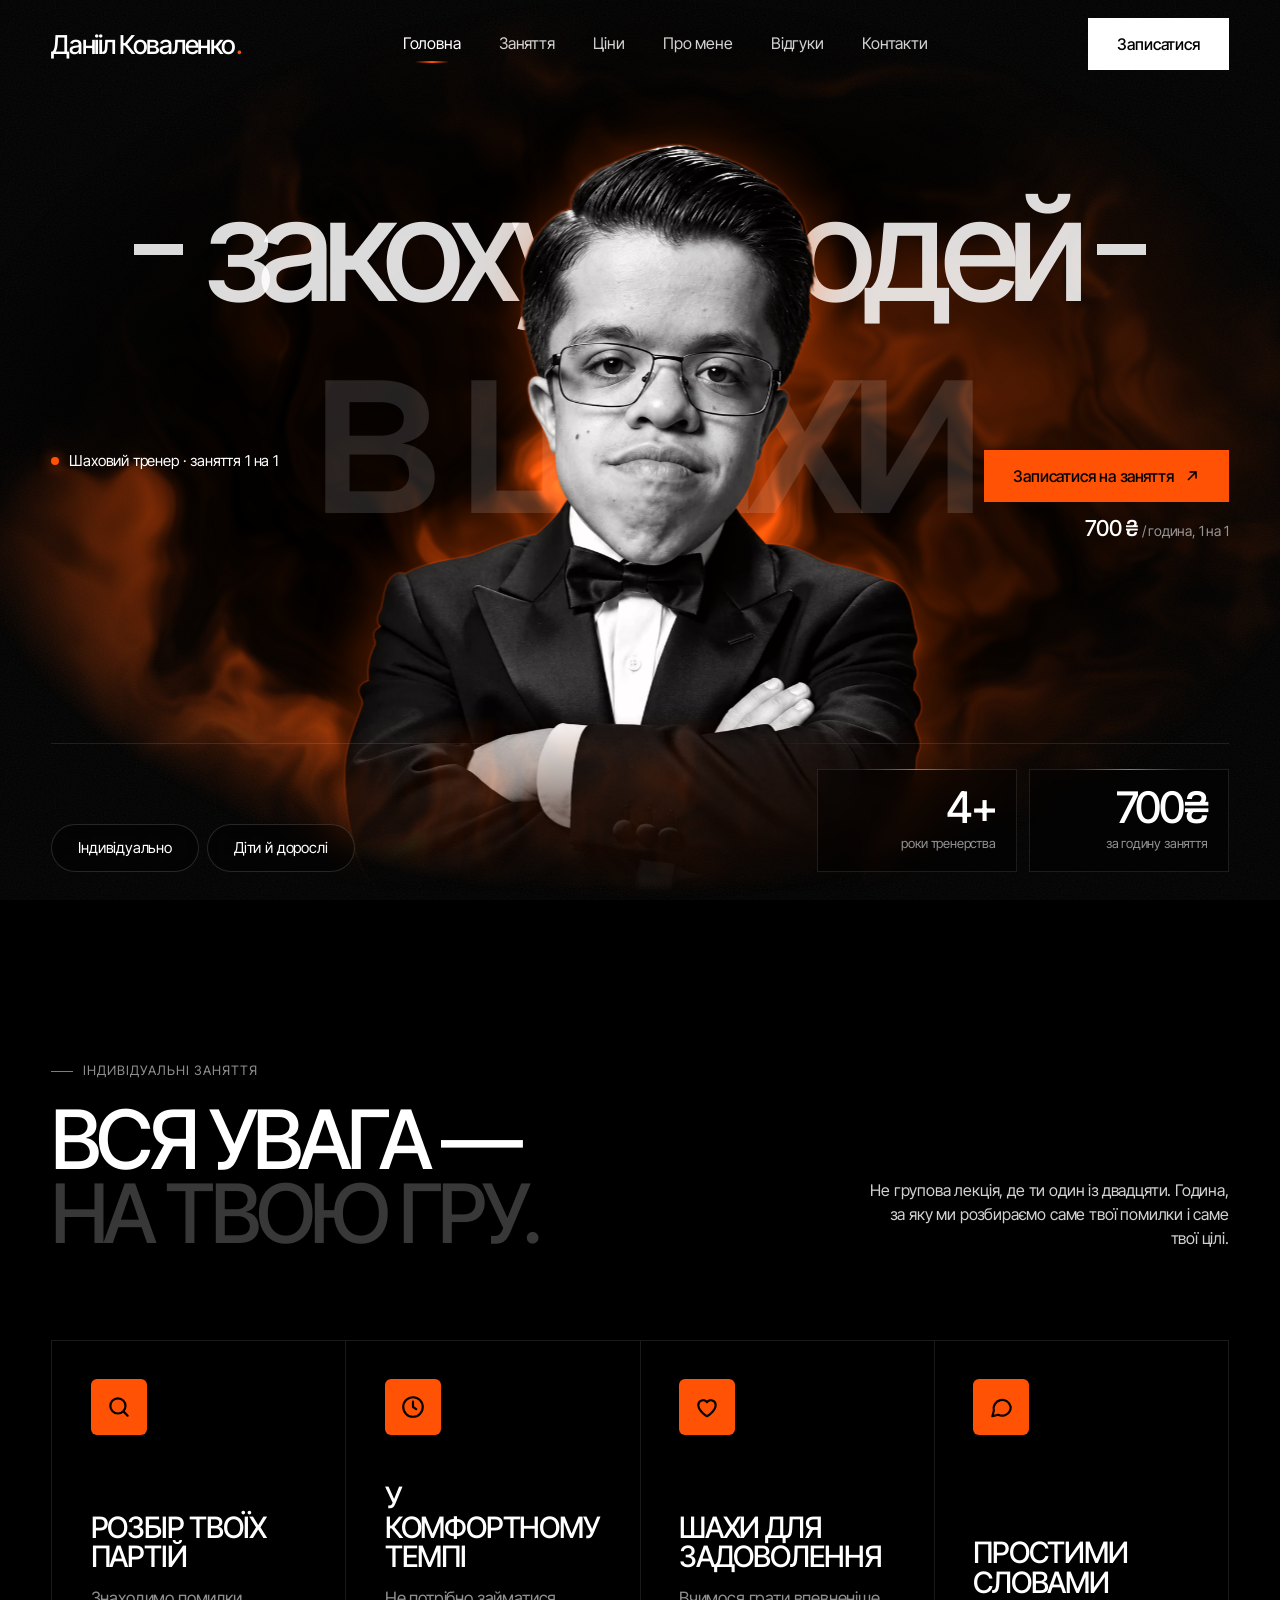
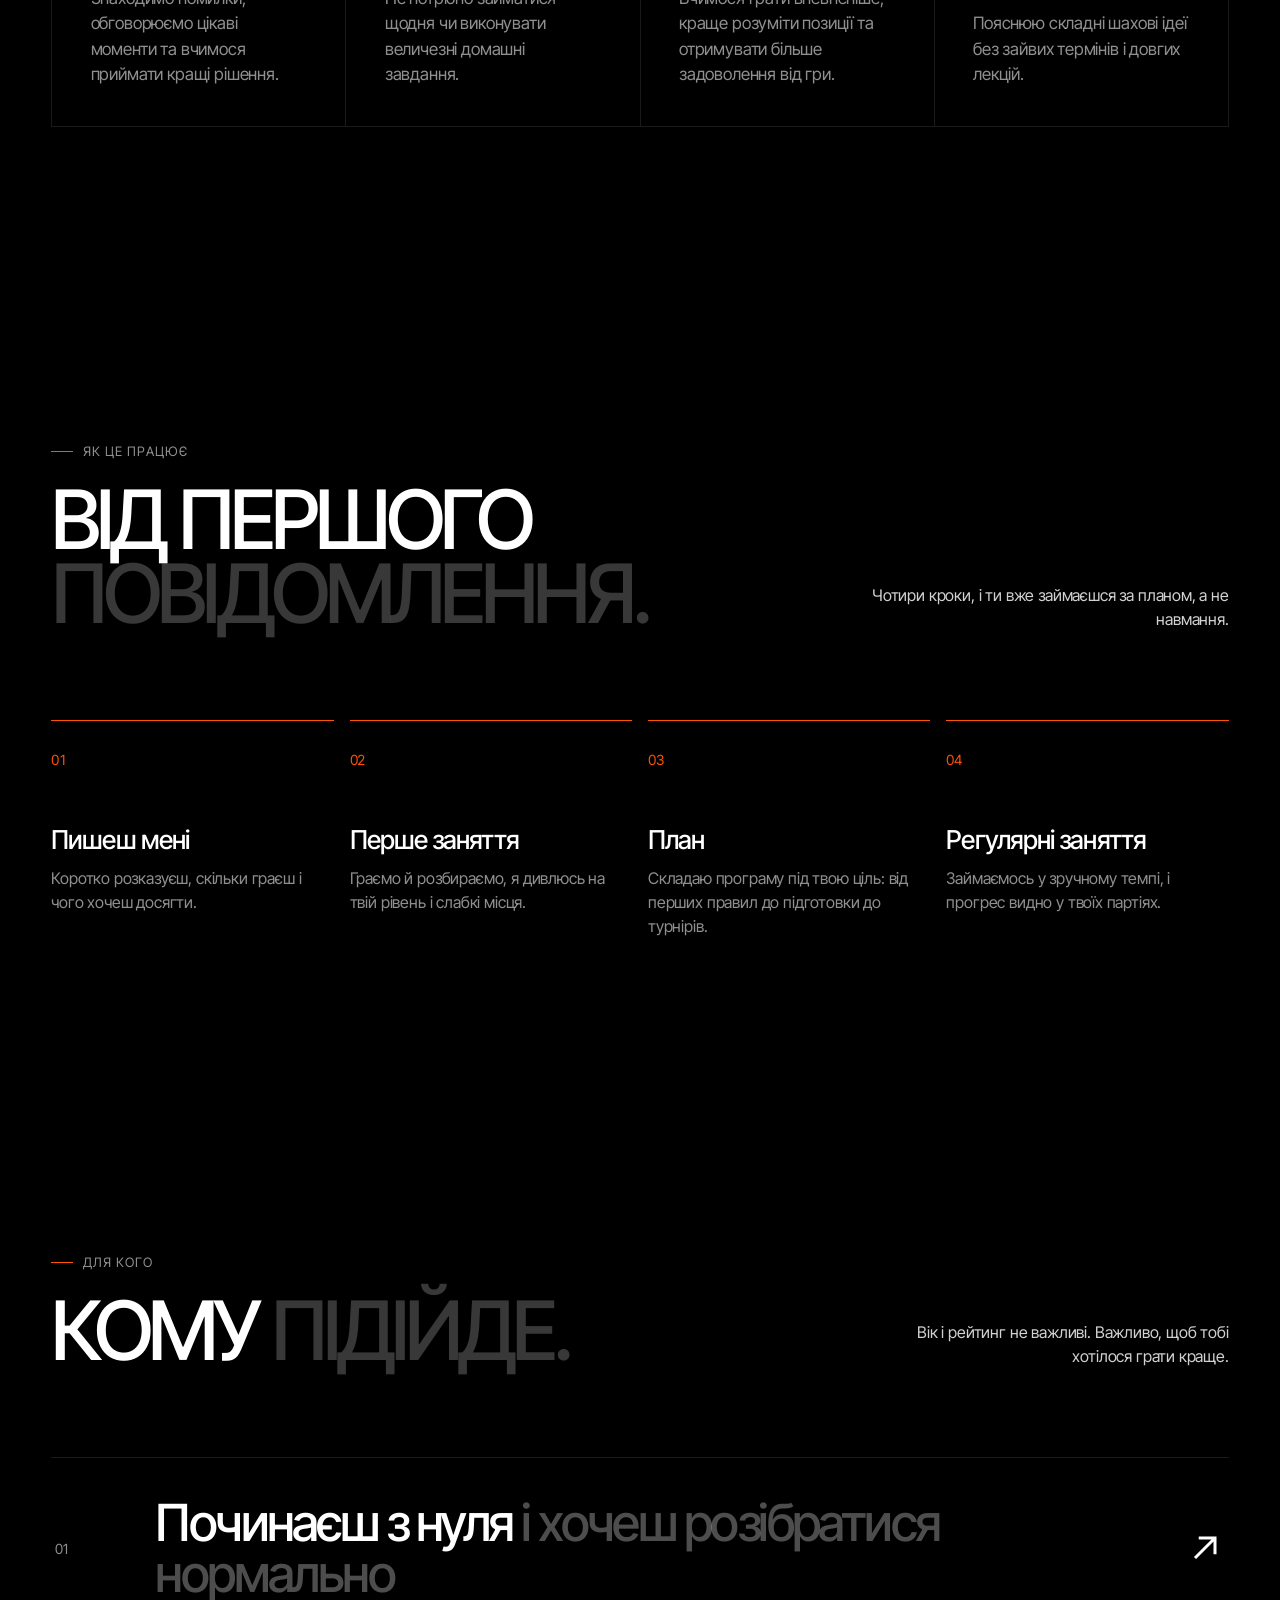
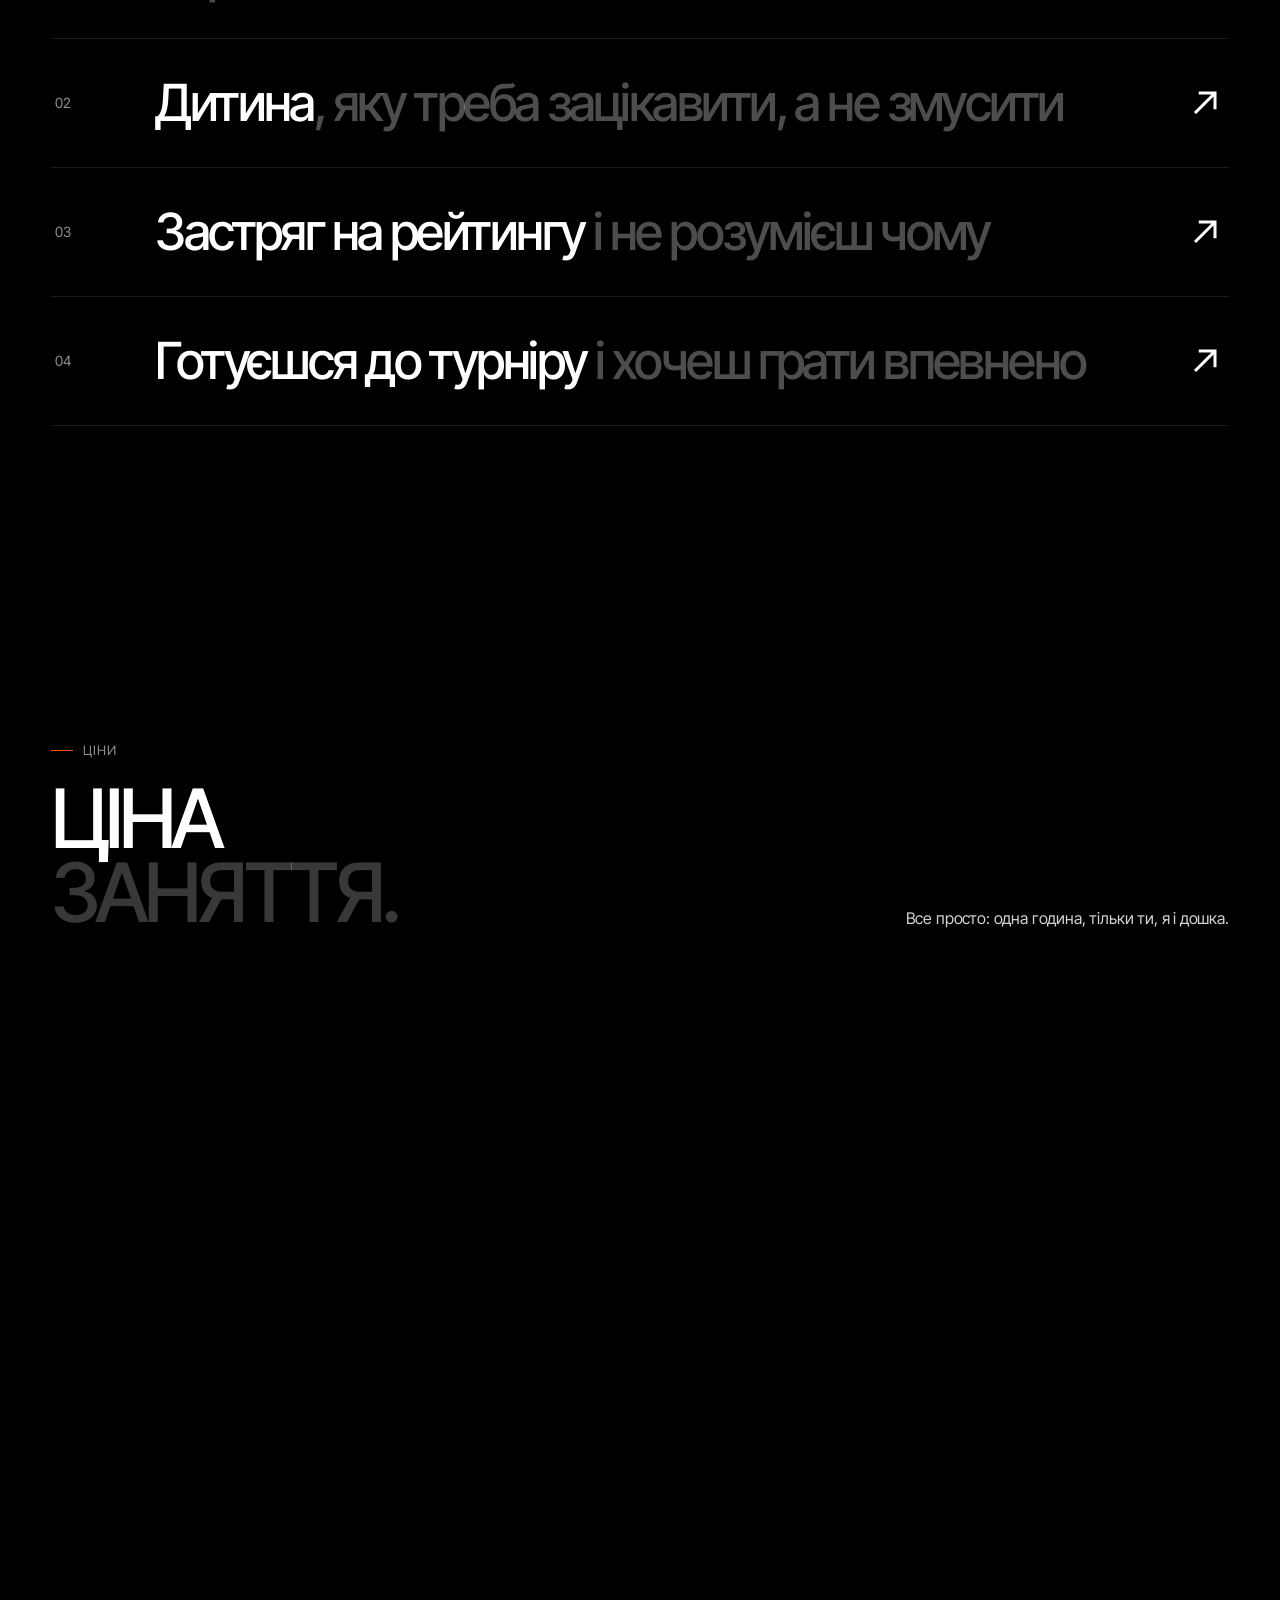
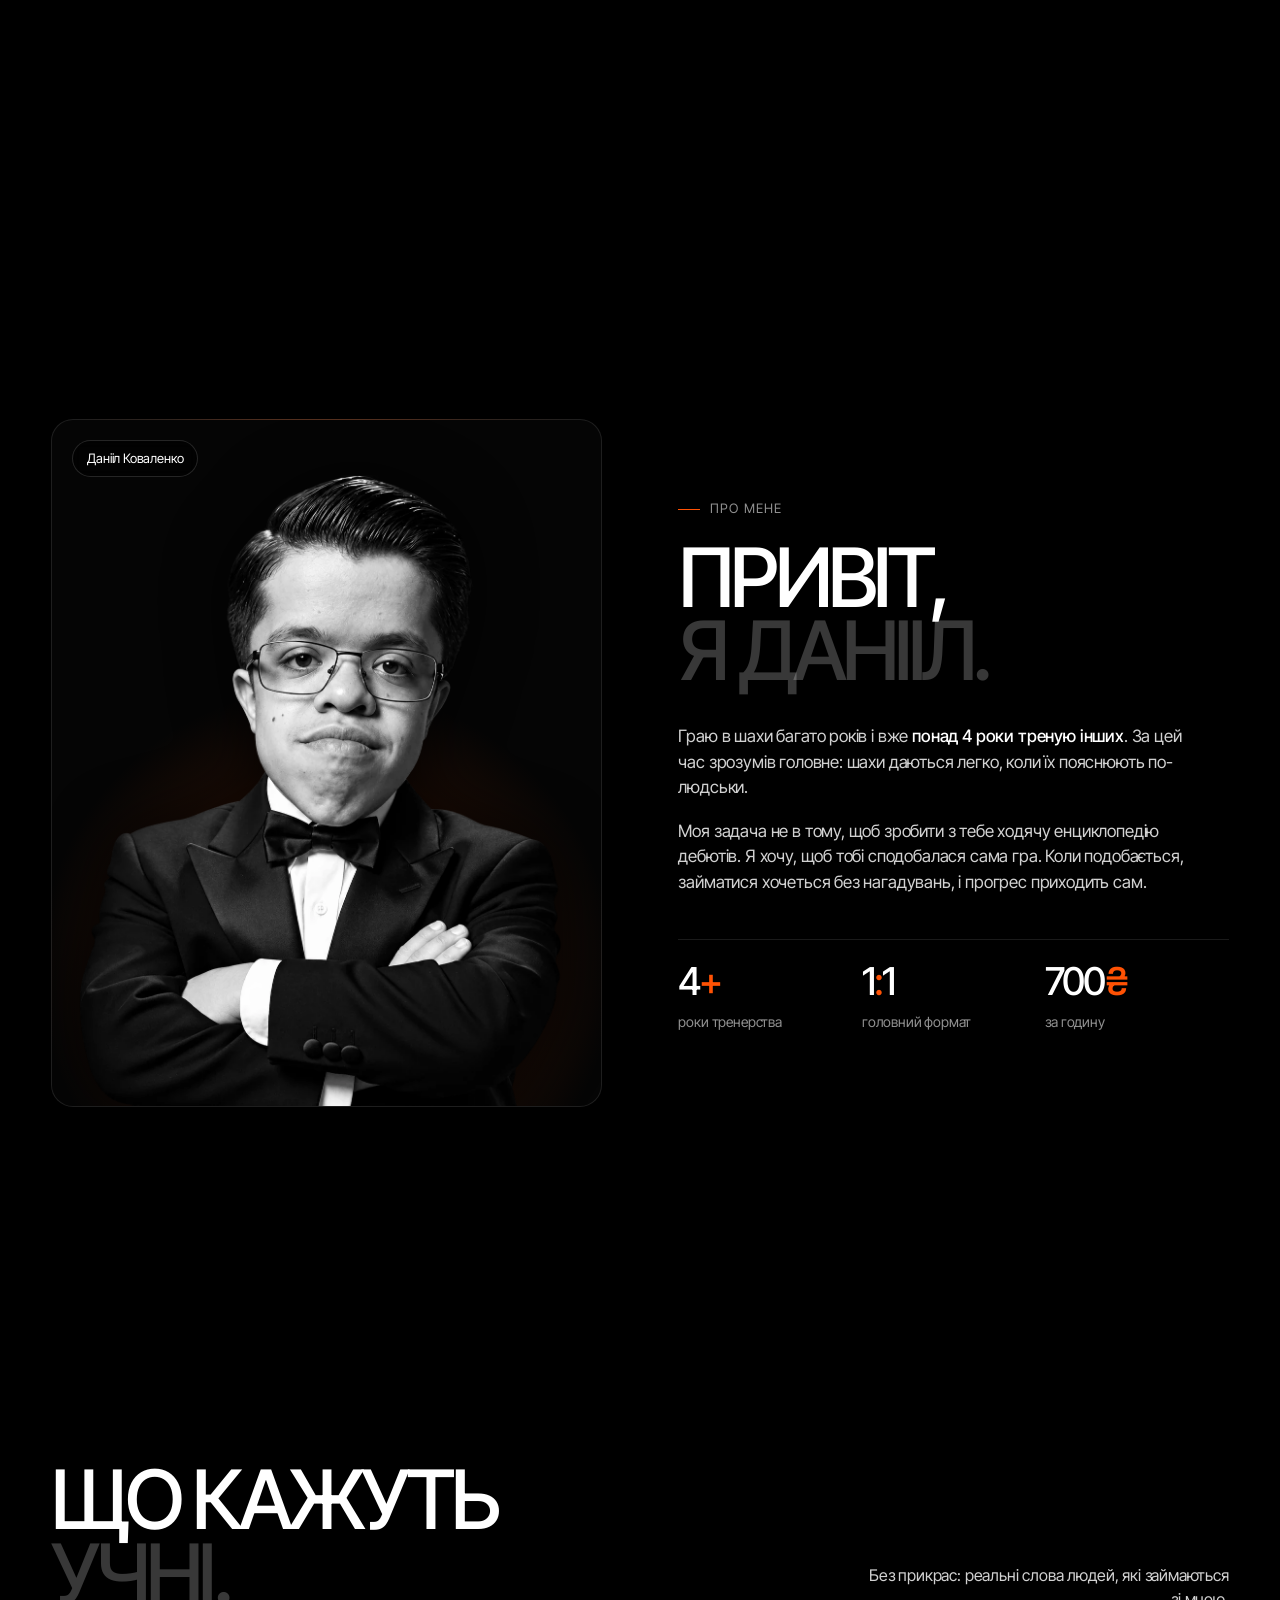
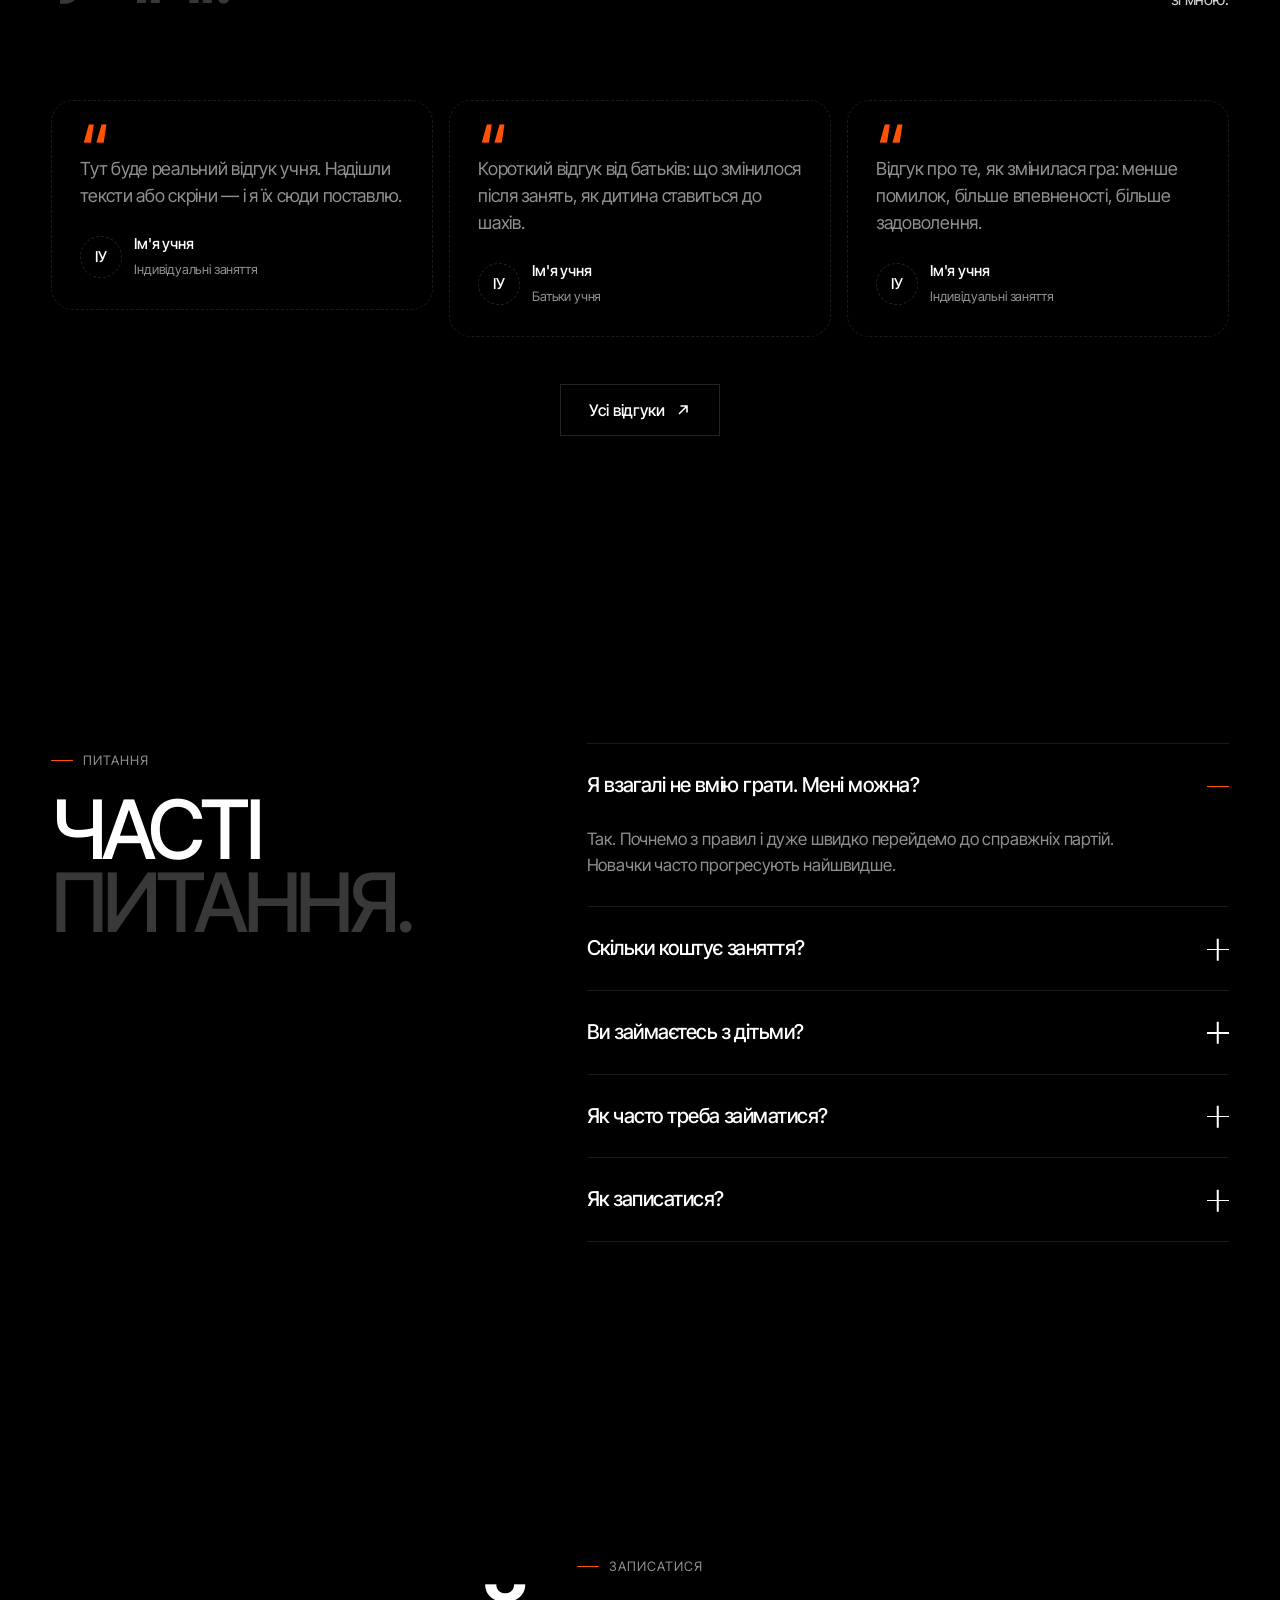
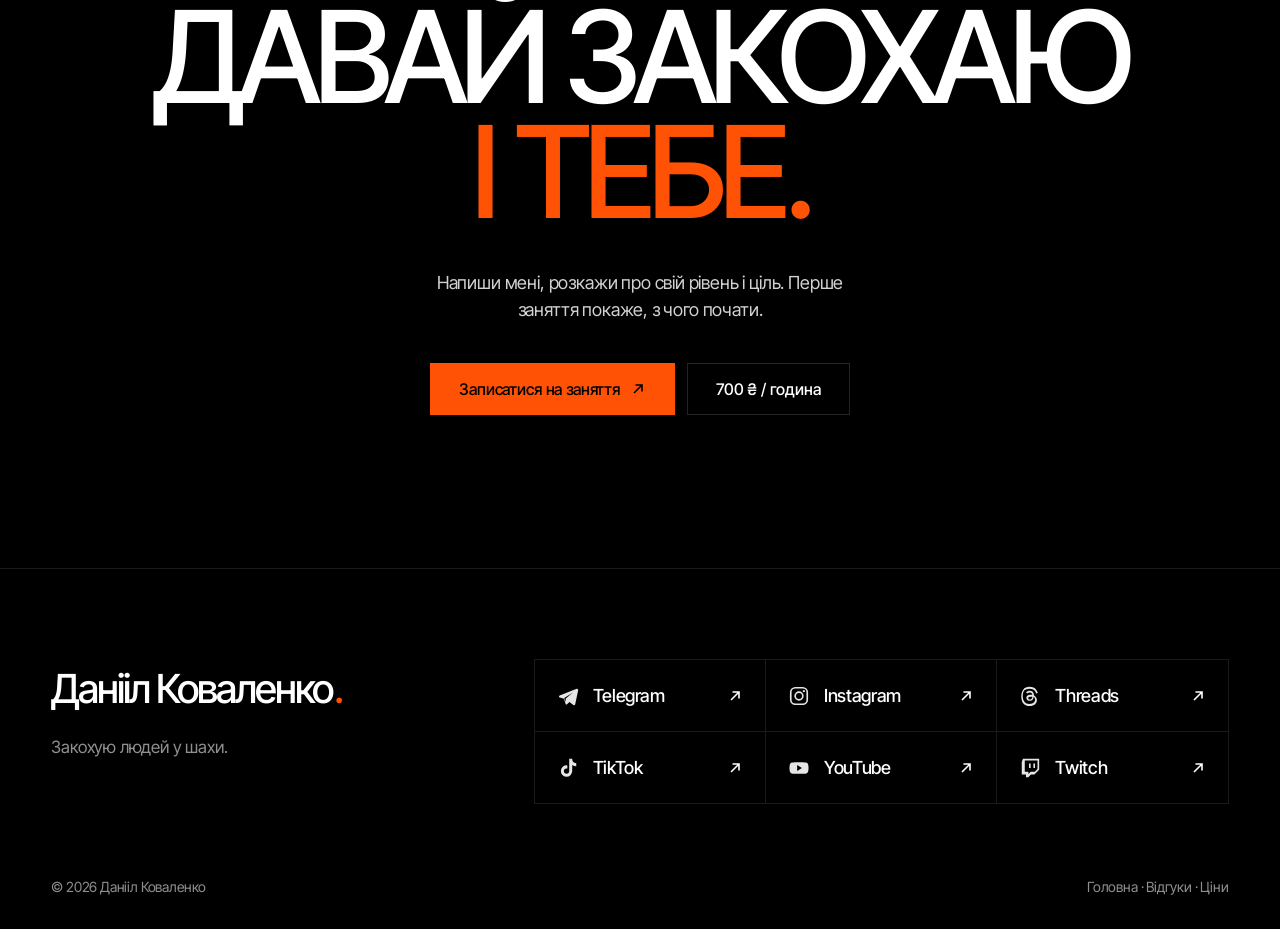
==== commit fdbcb1d6: "Focus site on individual lessons only Remove club and tournaments offers and the ProstoChess brand n" ====
--- a/index.html
+++ b/index.html
@@ -3,7 +3,7 @@
 <head>
 <meta charset="utf-8">
 <meta name="viewport" content="width=device-width, initial-scale=1">
-<title>ProstoChess — Данііл Коваленко</title>
+<title>Данііл Коваленко · індивідуальні заняття з шахів</title>
 <meta name="description" content="Індивідуальні заняття з шахів з Даніілом Коваленком. Закохую людей у шахи. 700 грн за годину.">
 <meta name="theme-color" content="#000000">
 <link rel="preconnect" href="https://fonts.googleapis.com">
@@ -12,11 +12,10 @@
 <link rel="stylesheet" href="styles.css">
 </head>
 <body>
-<canvas id="smoke" aria-hidden="true"></canvas>
 <div class="grain" aria-hidden="true"></div>
 
 <header class="nav">
-  <a href="index.html" class="logo" aria-label="ProstoChess, на головну">prosto<b>chess</b></a>
+  <a href="index.html" class="logo" aria-label="Данііл Коваленко, на головну">Данііл Коваленко<b>.</b></a>
   <nav>
     <ul class="nav-links">
       <li><a href="#top" class="active">Головна</a></li>
@@ -36,16 +35,16 @@
   <!-- ============ HERO ============ -->
   <section class="hero">
     <div class="hero-stage">
+      <canvas id="smoke" aria-hidden="true"></canvas>
       <h1 class="hero-title" aria-label="Закохую людей в шахи">
         <span class="l1"><i class="dash"></i>закохую людей<i class="dash"></i></span>
         <span class="l2">в шахи</span>
       </h1>
-      <img class="hero-photo" src="assets/daniil.webp" alt="Данііл Коваленко, шаховий тренер" width="1209" height="1300" fetchpriority="high">
+      <div class="hero-figure"><img class="hero-photo" src="assets/daniil.webp" alt="Данііл Коваленко, шаховий тренер" width="1209" height="1300" fetchpriority="high"></div>
 
       <div class="hero-side">
-        <div class="tag"><i></i>Шаховий тренер · ProstoChess</div>
-      </div>
-      <p class="hero-lead"><strong>Індивідуальні заняття з шахів</strong>, після яких хочеться грати ще. Пояснюю просто, без зайвої академічності, і тільки те, що реально працює у твоїх партіях.</p>
+        <div class="tag"><i></i>Шаховий тренер · заняття 1 на 1</div>
+      </div>
       <div class="hero-mobile-cta">
         <a href="#contacts" class="btn btn-orange" data-book>Записатися на заняття</a>
         <a href="#lessons" class="btn btn-line">Як проходять</a>
@@ -83,34 +82,24 @@
 
       <div class="features">
         <article class="feature rv">
-          <div class="ico"><svg viewBox="0 0 24 24" fill="none" stroke="currentColor" stroke-width="2" stroke-linecap="round" stroke-linejoin="round"><circle cx="12" cy="12" r="9"/><circle cx="12" cy="12" r="5"/><circle cx="12" cy="12" r="1" fill="currentColor"/></svg></div>
-          <h3>План під<br>твій рівень</h3>
-          <p>Починаємо з того, де ти зараз, а не з першої сторінки підручника. Новачок і гравець з рейтингом 1800 займаються по-різному.</p>
-        </article>
-        <article class="feature rv rv-d1">
           <div class="ico"><svg viewBox="0 0 24 24" fill="none" stroke="currentColor" stroke-width="2" stroke-linecap="round" stroke-linejoin="round"><circle cx="11" cy="11" r="7"/><path d="m20 20-3.5-3.5"/></svg></div>
           <h3>Розбір твоїх<br>партій</h3>
-          <p>Дивимось, де саме губляться очки, і закриваємо ці дірки, замість того щоб вчити все підряд.</p>
+          <p>Знаходимо помилки, обговорюємо цікаві моменти та вчимося приймати кращі рішення.</p>
+        </article>
+        <article class="feature rv rv-d1">
+          <div class="ico"><svg viewBox="0 0 24 24" fill="none" stroke="currentColor" stroke-width="2" stroke-linecap="round" stroke-linejoin="round"><circle cx="12" cy="12" r="9"/><path d="M12 7v5l3 2"/></svg></div>
+          <h3>У комфортному<br>темпі</h3>
+          <p>Не потрібно займатися щодня чи виконувати величезні домашні завдання.</p>
         </article>
         <article class="feature rv rv-d2">
+          <div class="ico"><svg viewBox="0 0 24 24" fill="none" stroke="currentColor" stroke-width="2" stroke-linecap="round" stroke-linejoin="round"><path d="M12 20.5s-8-4.6-8-10.4A4.4 4.4 0 0 1 12 7.6a4.4 4.4 0 0 1 8 2.5c0 5.8-8 10.4-8 10.4Z"/></svg></div>
+          <h3>Шахи для<br>задоволення</h3>
+          <p>Вчимося грати впевненіше, краще розуміти позиції та отримувати більше задоволення від гри.</p>
+        </article>
+        <article class="feature rv rv-d3">
           <div class="ico"><svg viewBox="0 0 24 24" fill="none" stroke="currentColor" stroke-width="2" stroke-linecap="round" stroke-linejoin="round"><path d="M21 12a8 8 0 0 1-11.6 7.1L4 20.5l1.4-5A8 8 0 1 1 21 12Z"/></svg></div>
-          <h3>Простою<br>мовою</h3>
-          <p>Пояснюю шахи так, щоб було зрозуміло з першого разу. Без складних термінів заради складних термінів.</p>
-        </article>
-        <article class="feature rv">
-          <div class="ico"><svg viewBox="0 0 24 24" fill="none" stroke="currentColor" stroke-width="2" stroke-linecap="round" stroke-linejoin="round"><path d="M4 5a2 2 0 0 1 2-2h13v16H6a2 2 0 0 0-2 2V5Z"/><path d="M4 19a2 2 0 0 1 2-2h13"/></svg></div>
-          <h3>Дебюти без<br>зубріння</h3>
-          <p>Будуємо репертуар, який ти розумієш, а не просто запам'ятовуєш ходи і губишся на восьмому.</p>
-        </article>
-        <article class="feature rv rv-d1">
-          <div class="ico"><svg viewBox="0 0 24 24" fill="currentColor"><path d="M13 2 4 14h7l-1 8 9-12h-7l1-8Z"/></svg></div>
-          <h3>Тактика<br>і мислення</h3>
-          <p>Вчимося бачити ідеї на дошці й рахувати варіанти спокійно, без паніки і зевків в один хід.</p>
-        </article>
-        <article class="feature rv rv-d2">
-          <div class="ico"><svg viewBox="0 0 24 24" fill="none" stroke="currentColor" stroke-width="2" stroke-linecap="round" stroke-linejoin="round"><path d="M3 17 9 11l4 4 8-8"/><path d="M15 7h6v6"/></svg></div>
-          <h3>Видимий<br>прогрес</h3>
-          <p>Ти бачиш, що змінилося: менше зевків, впевненіші дебюти, перемоги над тими, кому раніше програвав.</p>
+          <h3>Простими<br>словами</h3>
+          <p>Пояснюю складні шахові ідеї без зайвих термінів і довгих лекцій.</p>
         </article>
       </div>
     </div>
@@ -160,57 +149,27 @@
       <div class="head">
         <div>
           <div class="eyebrow rv">Ціни</div>
-          <h2 class="h2 rv">Обери <span class="dim">свій<br>формат.</span></h2>
-        </div>
-        <p class="rv rv-d1">Найшвидший прогрес дають індивідуальні заняття. А якщо хочеш грати разом з іншими, є клуб.</p>
-      </div>
-
-      <div class="plans">
-        <article class="plan rv">
-          <div class="ico-round"><svg viewBox="0 0 24 24" fill="none" stroke="currentColor" stroke-width="1.8" stroke-linecap="round" stroke-linejoin="round"><circle cx="9" cy="8" r="3.5"/><path d="M2.5 20a6.5 6.5 0 0 1 13 0"/><circle cx="17" cy="9" r="2.5"/><path d="M16 14.2a5 5 0 0 1 5.5 4.8"/></svg></div>
-          <h3>ProstoChess Club</h3>
-          <p class="sub">Підписка для тих, хто хоче грати й рости разом зі спільнотою.</p>
-          <div class="price-big text"><b>Підписка</b><span>/ місяць</span></div>
-          <h4>Що всередині</h4>
-          <ul>
-            <li><svg viewBox="0 0 20 20" fill="none" stroke="currentColor" stroke-width="1.4"><circle cx="10" cy="10" r="8.3"/><path d="m6.5 10 2.4 2.4 4.6-4.8"/></svg>Групові заняття</li>
-            <li><svg viewBox="0 0 20 20" fill="none" stroke="currentColor" stroke-width="1.4"><circle cx="10" cy="10" r="8.3"/><path d="m6.5 10 2.4 2.4 4.6-4.8"/></svg>Навчальний контент</li>
-            <li><svg viewBox="0 0 20 20" fill="none" stroke="currentColor" stroke-width="1.4"><circle cx="10" cy="10" r="8.3"/><path d="m6.5 10 2.4 2.4 4.6-4.8"/></svg>Закритий чат клубу</li>
-            <li><svg viewBox="0 0 20 20" fill="none" stroke="currentColor" stroke-width="1.4"><circle cx="10" cy="10" r="8.3"/><path d="m6.5 10 2.4 2.4 4.6-4.8"/></svg>Турніри для учасників</li>
-          </ul>
-          <a href="#contacts" class="btn btn-card" data-book>Дізнатися умови</a>
-        </article>
-
-        <article class="plan featured rv rv-d1">
-          <span class="badge">Головне</span>
+          <h2 class="h2 rv">Ціна<br><span class="dim">заняття.</span></h2>
+        </div>
+        <p class="rv rv-d1">Все просто: одна година, тільки ти, я і дошка.</p>
+      </div>
+
+      <div class="plans single">
+        <article class="plan featured rv">
+          <span class="badge">1 на 1</span>
           <div class="ico-round"><svg viewBox="0 0 24 24" fill="currentColor"><path d="M13 2 4 14h7l-1 8 9-12h-7l1-8Z"/></svg></div>
-          <h3>Індивідуально</h3>
-          <p class="sub">Заняття 1 на 1. Максимальна увага до твоєї гри і план під твою ціль.</p>
+          <h3>Індивідуальне заняття</h3>
+          <p class="sub">Година, коли вся увага на твоїй грі, твоїх помилках і твоїх цілях.</p>
           <div class="price-big"><b>700 ₴</b><span>/ година</span></div>
           <h4>Що входить</h4>
           <ul>
             <li><svg viewBox="0 0 20 20" fill="none" stroke="currentColor" stroke-width="1.4"><circle cx="10" cy="10" r="8.3"/><path d="m6.5 10 2.4 2.4 4.6-4.8"/></svg>60 хвилин тільки з тобою</li>
-            <li><svg viewBox="0 0 20 20" fill="none" stroke="currentColor" stroke-width="1.4"><circle cx="10" cy="10" r="8.3"/><path d="m6.5 10 2.4 2.4 4.6-4.8"/></svg>Діагностика рівня на першому занятті</li>
-            <li><svg viewBox="0 0 20 20" fill="none" stroke="currentColor" stroke-width="1.4"><circle cx="10" cy="10" r="8.3"/><path d="m6.5 10 2.4 2.4 4.6-4.8"/></svg>Програма під твій рівень і ціль</li>
             <li><svg viewBox="0 0 20 20" fill="none" stroke="currentColor" stroke-width="1.4"><circle cx="10" cy="10" r="8.3"/><path d="m6.5 10 2.4 2.4 4.6-4.8"/></svg>Розбір твоїх власних партій</li>
-            <li><svg viewBox="0 0 20 20" fill="none" stroke="currentColor" stroke-width="1.4"><circle cx="10" cy="10" r="8.3"/><path d="m6.5 10 2.4 2.4 4.6-4.8"/></svg>Дебюти, тактика, ендшпіль — що потрібно саме тобі</li>
+            <li><svg viewBox="0 0 20 20" fill="none" stroke="currentColor" stroke-width="1.4"><circle cx="10" cy="10" r="8.3"/><path d="m6.5 10 2.4 2.4 4.6-4.8"/></svg>Заняття в комфортному темпі</li>
+            <li><svg viewBox="0 0 20 20" fill="none" stroke="currentColor" stroke-width="1.4"><circle cx="10" cy="10" r="8.3"/><path d="m6.5 10 2.4 2.4 4.6-4.8"/></svg>Складні ідеї простими словами</li>
           </ul>
-          <a href="#contacts" class="btn btn-outline-orange" data-book>Записатися на заняття</a>
-        </article>
-
-        <article class="plan rv rv-d2">
-          <div class="ico-round"><svg viewBox="0 0 24 24" fill="none" stroke="currentColor" stroke-width="1.8" stroke-linecap="round" stroke-linejoin="round"><path d="M8 21h8M12 17v4M7 4h10v5a5 5 0 0 1-10 0V4Z"/><path d="M7 6H4v1a3 3 0 0 0 3 3M17 6h3v1a3 3 0 0 1-3 3"/></svg></div>
-          <h3>Турніри</h3>
-          <p class="sub">Турніри й шахові події ProstoChess для учнів і спільноти.</p>
-          <div class="price-big text"><b>Події</b><span>/ анонси в соцмережах</span></div>
-          <h4>Навіщо</h4>
-          <ul>
-            <li><svg viewBox="0 0 20 20" fill="none" stroke="currentColor" stroke-width="1.4"><circle cx="10" cy="10" r="8.3"/><path d="m6.5 10 2.4 2.4 4.6-4.8"/></svg>Практика з живими суперниками</li>
-            <li><svg viewBox="0 0 20 20" fill="none" stroke="currentColor" stroke-width="1.4"><circle cx="10" cy="10" r="8.3"/><path d="m6.5 10 2.4 2.4 4.6-4.8"/></svg>Перевірка того, що вивчив</li>
-            <li><svg viewBox="0 0 20 20" fill="none" stroke="currentColor" stroke-width="1.4"><circle cx="10" cy="10" r="8.3"/><path d="m6.5 10 2.4 2.4 4.6-4.8"/></svg>Атмосфера і ком'юніті</li>
-            <li><svg viewBox="0 0 20 20" fill="none" stroke="currentColor" stroke-width="1.4"><circle cx="10" cy="10" r="8.3"/><path d="m6.5 10 2.4 2.4 4.6-4.8"/></svg>Анонси в Telegram</li>
-          </ul>
-          <a href="#contacts" class="btn btn-card">Слідкувати за анонсами</a>
+          <a href="#contacts" class="btn btn-orange" data-book>Записатися на заняття
+            <svg viewBox="0 0 16 16" fill="none" stroke="currentColor" stroke-width="1.6"><path d="M4 12 12 4M5.5 4H12v6.5"/></svg></a>
         </article>
       </div>
     </div>
@@ -226,12 +185,12 @@
       <div class="about-text">
         <div class="eyebrow rv">Про мене</div>
         <h2 class="h2 rv">Привіт,<br><span class="dim">я Данііл.</span></h2>
-        <p class="rv">Граю в шахи багато років і вже <strong>понад 4 роки треную інших</strong> — індивідуально і в групах. Створив <strong>ProstoChess</strong>: школу, клуб і спільноту людей, яким шахи не байдужі.</p>
+        <p class="rv">Граю в шахи багато років і вже <strong>понад 4 роки треную інших</strong>. За цей час зрозумів головне: шахи даються легко, коли їх пояснюють по-людськи.</p>
         <p class="rv">Моя задача не в тому, щоб зробити з тебе ходячу енциклопедію дебютів. Я хочу, щоб тобі сподобалася сама гра. Коли подобається, займатися хочеться без нагадувань, і прогрес приходить сам.</p>
         <div class="facts rv">
           <div class="fact"><b>4<i>+</i></b><span>роки тренерства</span></div>
           <div class="fact"><b>1<i>:</i>1</b><span>головний формат</span></div>
-          <div class="fact"><b>Club</b><span>ProstoChess спільнота</span></div>
+          <div class="fact"><b>700<i>₴</i></b><span>за годину</span></div>
         </div>
       </div>
     </div>
@@ -289,16 +248,15 @@
   <div class="wrap">
     <div class="footer-top">
       <div>
-        <div class="logo">prosto<b>chess</b></div>
-        <p>Індивідуальні заняття з шахів, клуб і спільнота. Закохую людей у шахи.</p>
+        <div class="logo">Данііл Коваленко<b>.</b></div>
+        <p>Закохую людей у шахи.</p>
       </div>
       <div class="socials" data-socials></div>
     </div>
     <div class="footer-bottom">
-      <span>© 2026 ProstoChess · Данііл Коваленко</span>
+      <span>© 2026 Данііл Коваленко</span>
       <span><a href="index.html">Головна</a> · <a href="reviews.html">Відгуки</a> · <a href="#pricing">Ціни</a></span>
     </div>
-    <div class="footer-word" aria-hidden="true">prostochess</div>
   </div>
 </footer>
 
--- a/styles.css
+++ b/styles.css
@@ -1,4 +1,4 @@
-/* ProstoChess — Данііл Коваленко
+/* Данііл Коваленко — індивідуальні заняття з шахів
    Палітра: #FF5204 / #000 / #FFF. Сірі — це лише прозорість білого. */
 
 :root {
@@ -41,20 +41,17 @@
 button { font: inherit; color: inherit; }
 ::selection { background: var(--orange); color: var(--black); }
 
-/* ---------- smoke canvas ---------- */
-#smoke {
-  position: fixed; inset: 0;
-  width: 100%; height: 100%;
+/* ---------- smoke canvas (тільки за фото) ---------- */
+#smoke, .smoke-fallback {
+  position: absolute; left: 50%; bottom: 0; translate: -50% 0;
+  width: min(1400px, 110vw); height: 100%;
   z-index: 0; pointer-events: none;
-  opacity: 0; transition: opacity 1.6s ease;
-}
+  -webkit-mask-image: radial-gradient(closest-side, #000 60%, transparent 100%);
+          mask-image: radial-gradient(closest-side, #000 60%, transparent 100%);
+}
+#smoke { opacity: 0; transition: opacity 1.6s ease; }
 #smoke.on { opacity: 1; }
-.smoke-fallback {
-  position: fixed; inset: 0; z-index: 0; pointer-events: none;
-  background:
-    radial-gradient(40% 35% at 50% 75%, rgba(255, 82, 4, .28), transparent 70%),
-    radial-gradient(30% 30% at 30% 60%, rgba(255, 82, 4, .12), transparent 70%);
-}
+.smoke-fallback { background: radial-gradient(45% 45% at 50% 60%, rgba(255, 82, 4, .35), transparent 70%); }
 .grain {
   position: fixed; inset: 0; z-index: 1; pointer-events: none; opacity: .07;
   background-image: url("data:image/svg+xml,%3Csvg xmlns='http://www.w3.org/2000/svg' width='160' height='160'%3E%3Cfilter id='n'%3E%3CfeTurbulence type='fractalNoise' baseFrequency='.85' numOctaves='3' stitchTiles='stitch'/%3E%3C/filter%3E%3Crect width='100%25' height='100%25' filter='url(%23n)'/%3E%3C/svg%3E");
@@ -109,7 +106,7 @@
 /* ---------- hero ---------- */
 .hero { min-height: 100svh; padding: 0; overflow: hidden; display: flex; flex-direction: column; }
 .hero-stage { position: relative; flex: 1; min-height: 100svh; }
-.hero-title { position: absolute; inset: 0; pointer-events: none; user-select: none; }
+.hero-title { position: absolute; inset: 0; z-index: 1; pointer-events: none; user-select: none; }
 .hero-title .l1, .hero-title .l2 {
   position: absolute; left: 0; right: 0; text-align: center; white-space: nowrap;
   font-weight: 500; line-height: .8; letter-spacing: -0.075em;
@@ -118,11 +115,14 @@
 .hero-title .l1 .dash { display: inline-block; width: .34em; height: .075em; background: currentColor; }
 .hero-title .l2 { top: calc(19svh + 10.6vw); font-size: 19vw; color: rgba(255, 255, 255, .13); }
 .hero-title .l2 em { font-style: normal; color: rgba(255, 82, 4, .55); }
+.hero-figure {
+  position: absolute; left: 50%; bottom: 0; translate: -50% 0; z-index: 2;
+  padding: 80px 80px 0;
+  -webkit-mask-image: linear-gradient(to bottom, #000 78%, transparent 99%);
+          mask-image: linear-gradient(to bottom, #000 78%, transparent 99%);
+}
 .hero-photo {
-  position: absolute; left: 50%; bottom: 0; translate: -50% 0; z-index: 2;
   height: min(84svh, 94vw); width: auto; max-width: none;
-  -webkit-mask-image: linear-gradient(to bottom, #000 72%, transparent 99%);
-          mask-image: linear-gradient(to bottom, #000 72%, transparent 99%);
   filter: drop-shadow(0 0 1px rgba(255, 82, 4, .9)) drop-shadow(0 0 28px rgba(255, 82, 4, .35));
   will-change: transform;
 }
@@ -162,7 +162,7 @@
 .eyebrow::before { content: ""; width: 22px; height: 1px; background: var(--orange); }
 
 /* ---------- features ---------- */
-.features { display: grid; grid-template-columns: repeat(3, 1fr); gap: 0; border-top: 1px solid var(--line); border-left: 1px solid var(--line); }
+.features { display: grid; grid-template-columns: repeat(4, 1fr); gap: 0; border-top: 1px solid var(--line); border-left: 1px solid var(--line); }
 .feature { padding: clamp(28px, 3vw, 44px); min-height: 360px; display: flex; flex-direction: column; border-right: 1px solid var(--line); border-bottom: 1px solid var(--line); background: transparent; transition: background .4s var(--ease); }
 .feature:hover { background: rgba(255, 255, 255, .045); }
 .ico { width: 56px; height: 56px; display: grid; place-items: center; background: var(--orange); color: var(--black); border-radius: 6px; flex: none; }
@@ -196,6 +196,9 @@
 
 /* ---------- pricing ---------- */
 .plans { display: grid; grid-template-columns: 1fr 1.08fr 1fr; gap: 16px; align-items: center; }
+.plans.single { grid-template-columns: minmax(0, 620px); justify-content: center; }
+.plans.single .plan.featured { min-height: 0; }
+.plans.single .plan .btn { margin-top: 8px; }
 .plan {
   position: relative; display: flex; flex-direction: column; padding: clamp(28px, 2.6vw, 40px);
   border: 1px solid var(--line); border-radius: var(--radius);
@@ -300,7 +303,7 @@
 .rv { opacity: 0; transform: translateY(36px); transition: opacity 1s var(--ease), transform 1s var(--ease); }
 .rv.in { opacity: 1; transform: none; }
 .rv-d1 { transition-delay: .08s; } .rv-d2 { transition-delay: .16s; } .rv-d3 { transition-delay: .24s; }
-.hero-in .l1, .hero-in .l2, .hero-in .hero-photo { animation: rise 1.4s var(--ease) both; }
+.hero-in .l1, .hero-in .l2 { animation: rise 1.4s var(--ease) both; }
 .hero-in .l2 { animation-delay: .12s; }
 .hero-in .hero-photo { animation: photoIn 1.6s var(--ease) .1s both; }
 @keyframes rise { from { opacity: 0; transform: translateY(6vw); } to { opacity: 1; transform: none; } }
@@ -336,12 +339,14 @@
   .mobile-only { display: list-item !important; }
 
   .hero-stage { min-height: 0; display: flex; flex-direction: column; }
+  #smoke, .smoke-fallback { top: 120px; bottom: auto; height: min(120vw, 620px); width: 170vw; }
   .hero-title { position: relative; inset: auto; height: auto; padding-top: 110px; }
   .hero-title .l1, .hero-title .l2 { position: relative; top: auto; }
   .hero-title .l1 { font-size: 12.6vw; }
   .hero-title .l2 { font-size: 24vw; margin-top: 2vw; }
-  .hero-photo { position: relative; left: auto; translate: none; margin: -9vw auto 0; height: auto; width: 100%; max-width: 520px; }
-  .hero-side { position: relative; left: auto; top: auto; max-width: none; padding: 0 var(--pad); margin-top: -30vw; z-index: 3; }
+  .hero-figure { position: relative; left: auto; translate: none; z-index: 2; margin: calc(-9vw - 40px) auto 0; padding: 40px 0 0; width: 100%; max-width: 520px; }
+  .hero-photo { height: auto; width: 100%; }
+  .hero-side { position: relative; left: auto; top: auto; max-width: none; padding: 0 var(--pad); margin: 8px 0 16px; z-index: 3; }
   .hero-lead { position: relative; left: auto; bottom: auto; max-width: none; padding: 0 var(--pad); margin: 0 0 24px; }
   .hero-mobile-cta { display: flex !important; gap: 10px; padding: 0 var(--pad); margin-bottom: 32px; position: relative; z-index: 3; flex-wrap: wrap; }
   .hero-mobile-cta .btn { flex: 1 1 200px; }
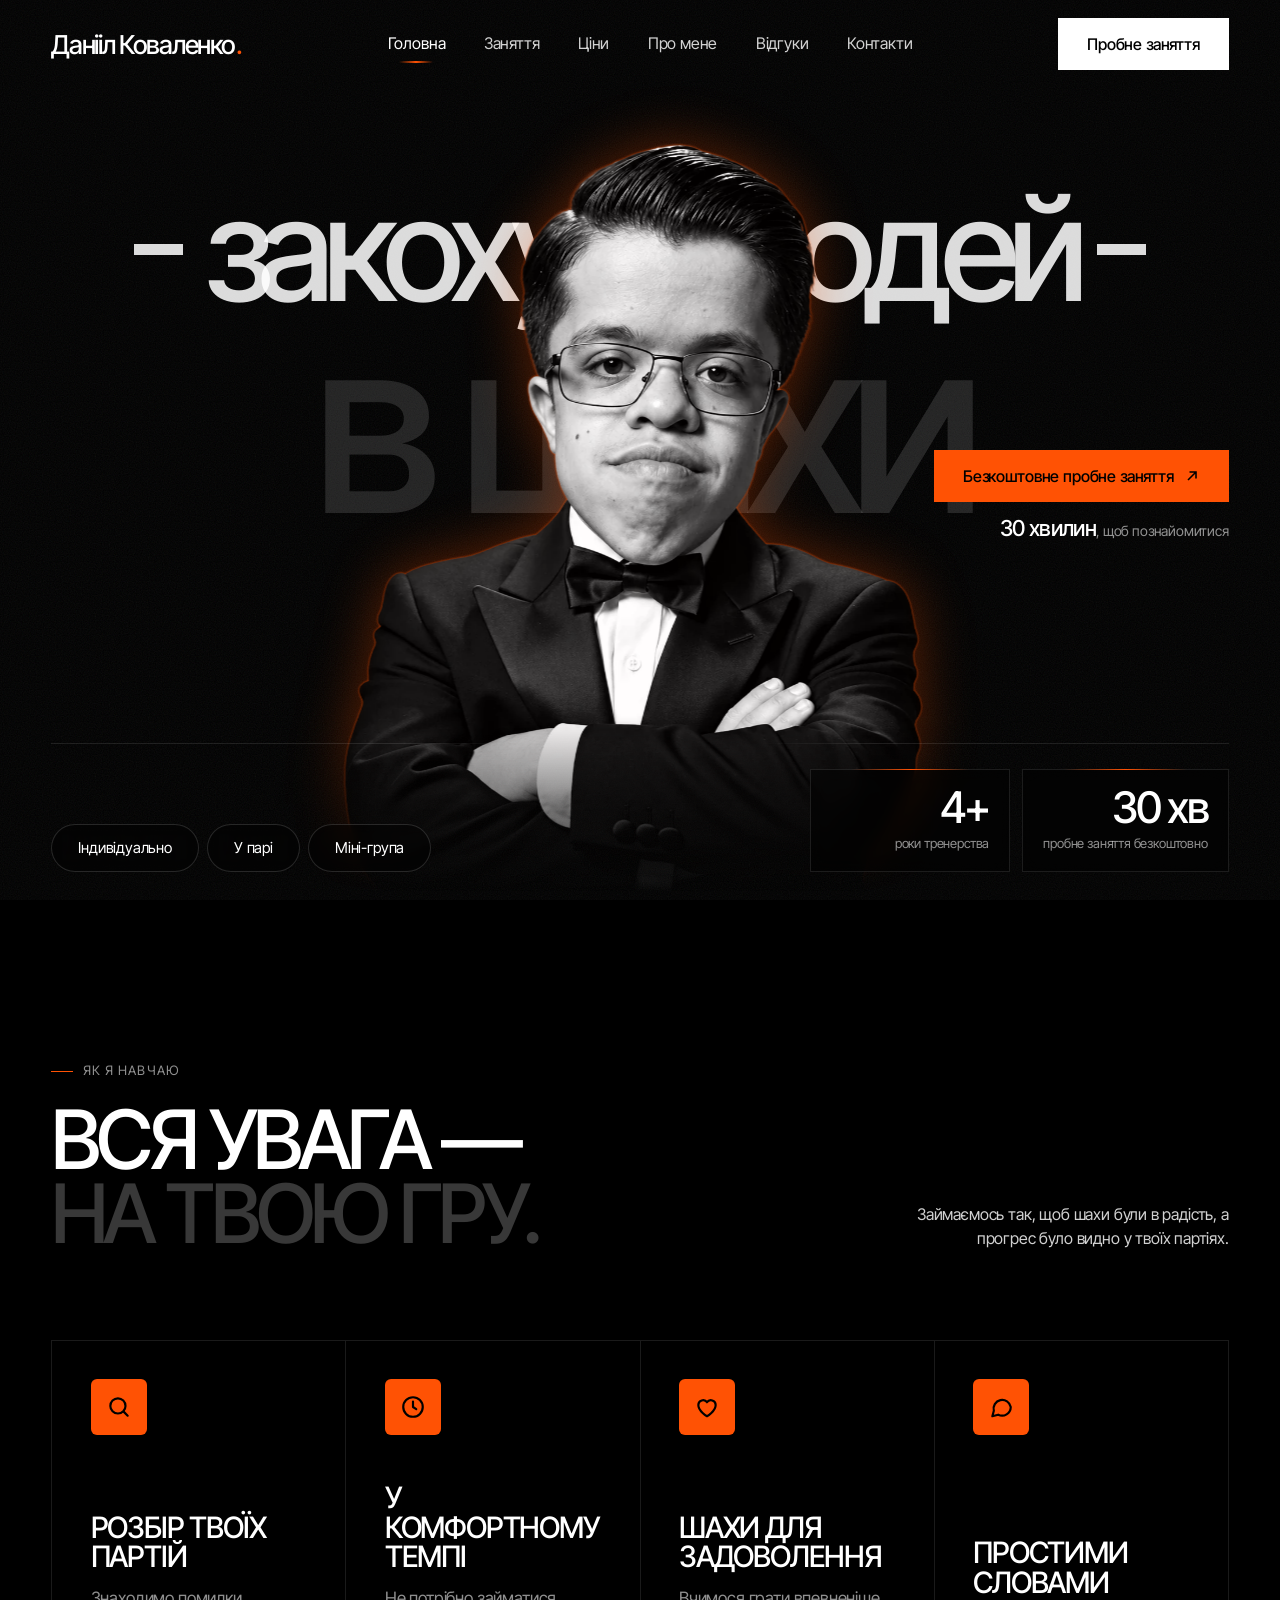
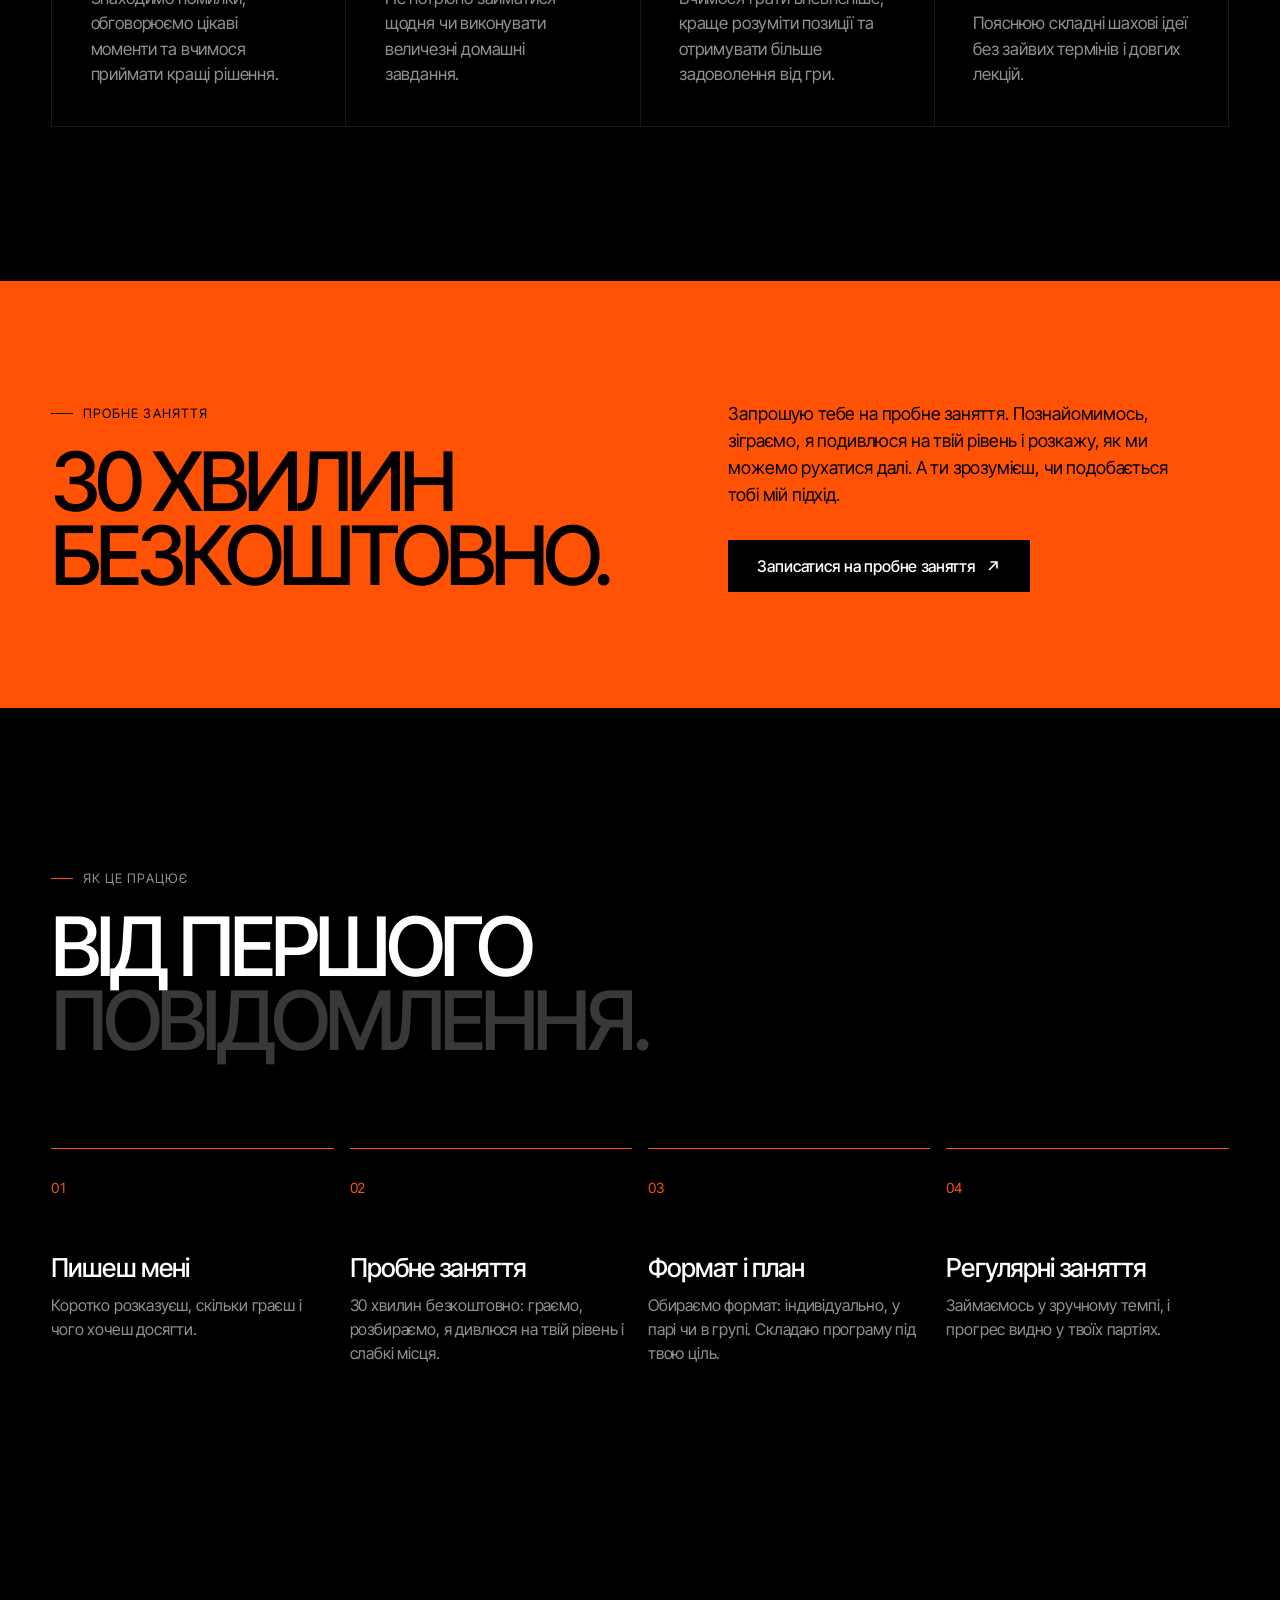
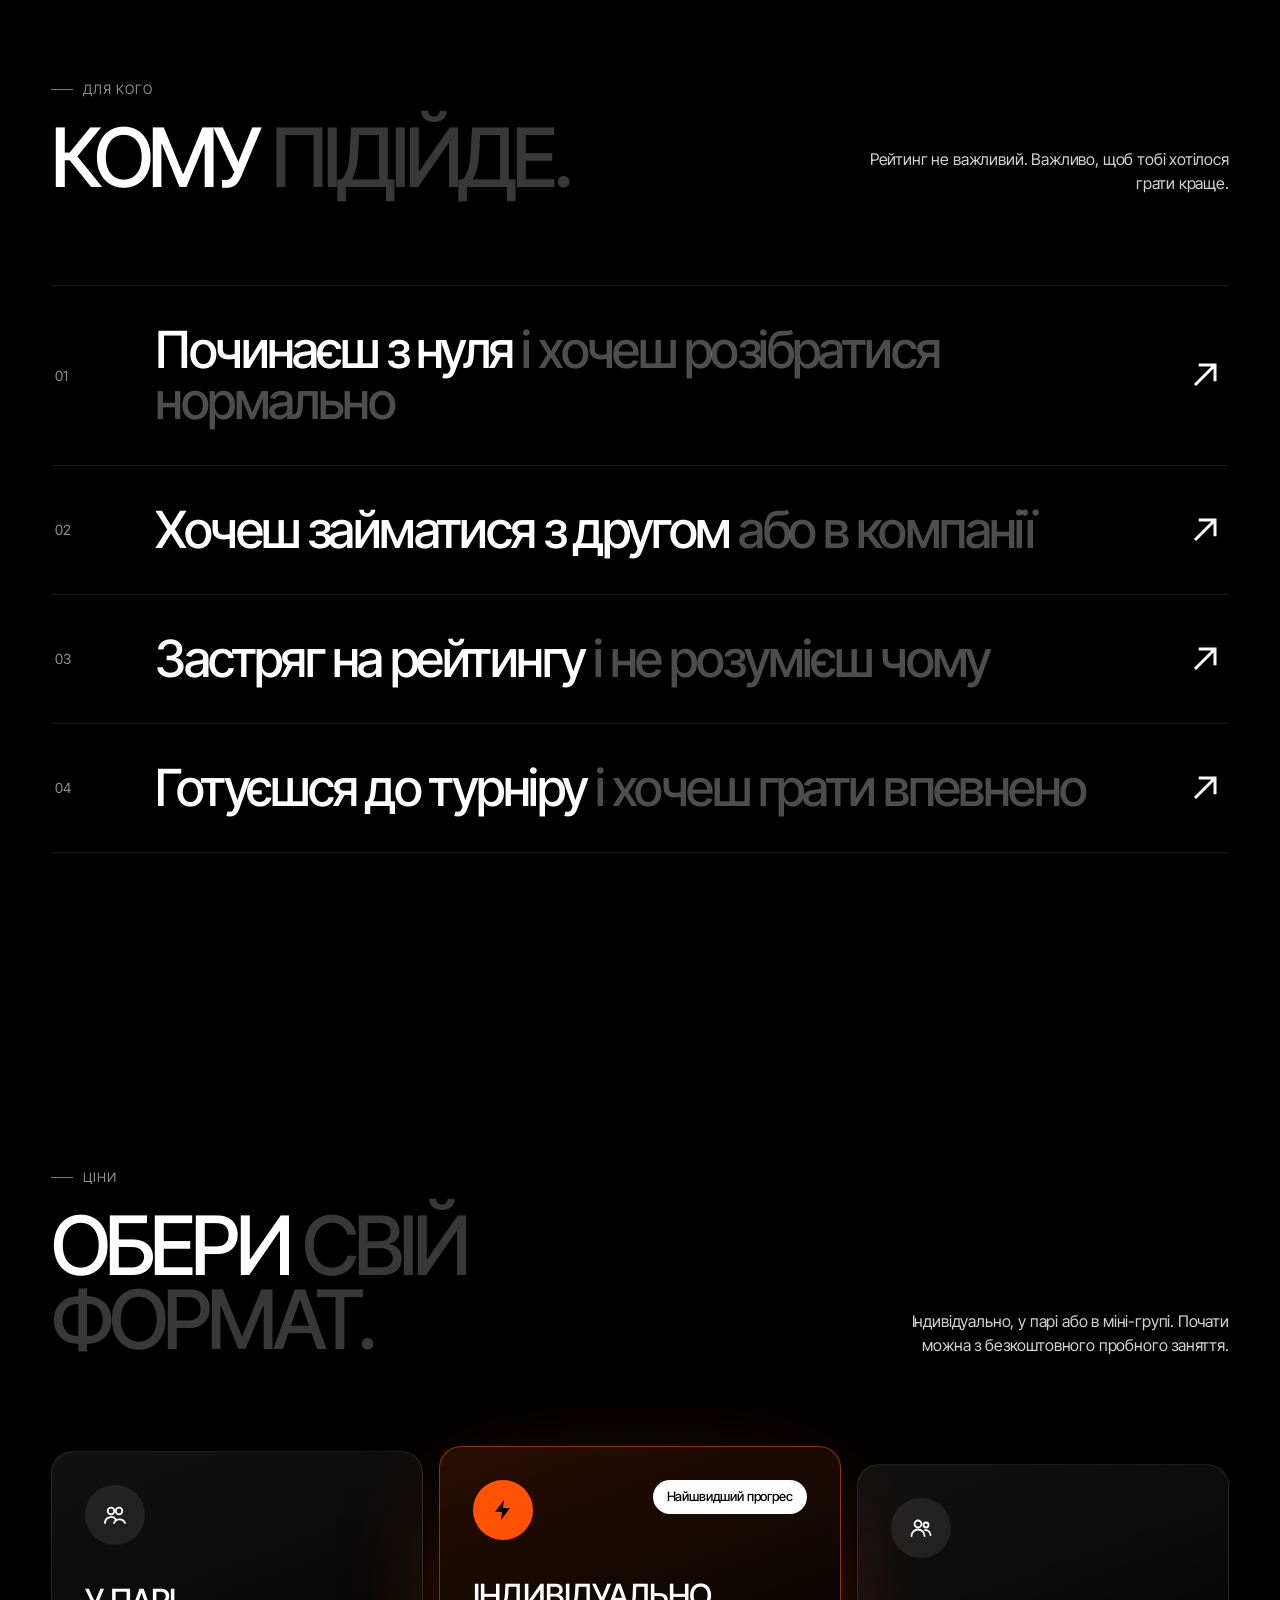
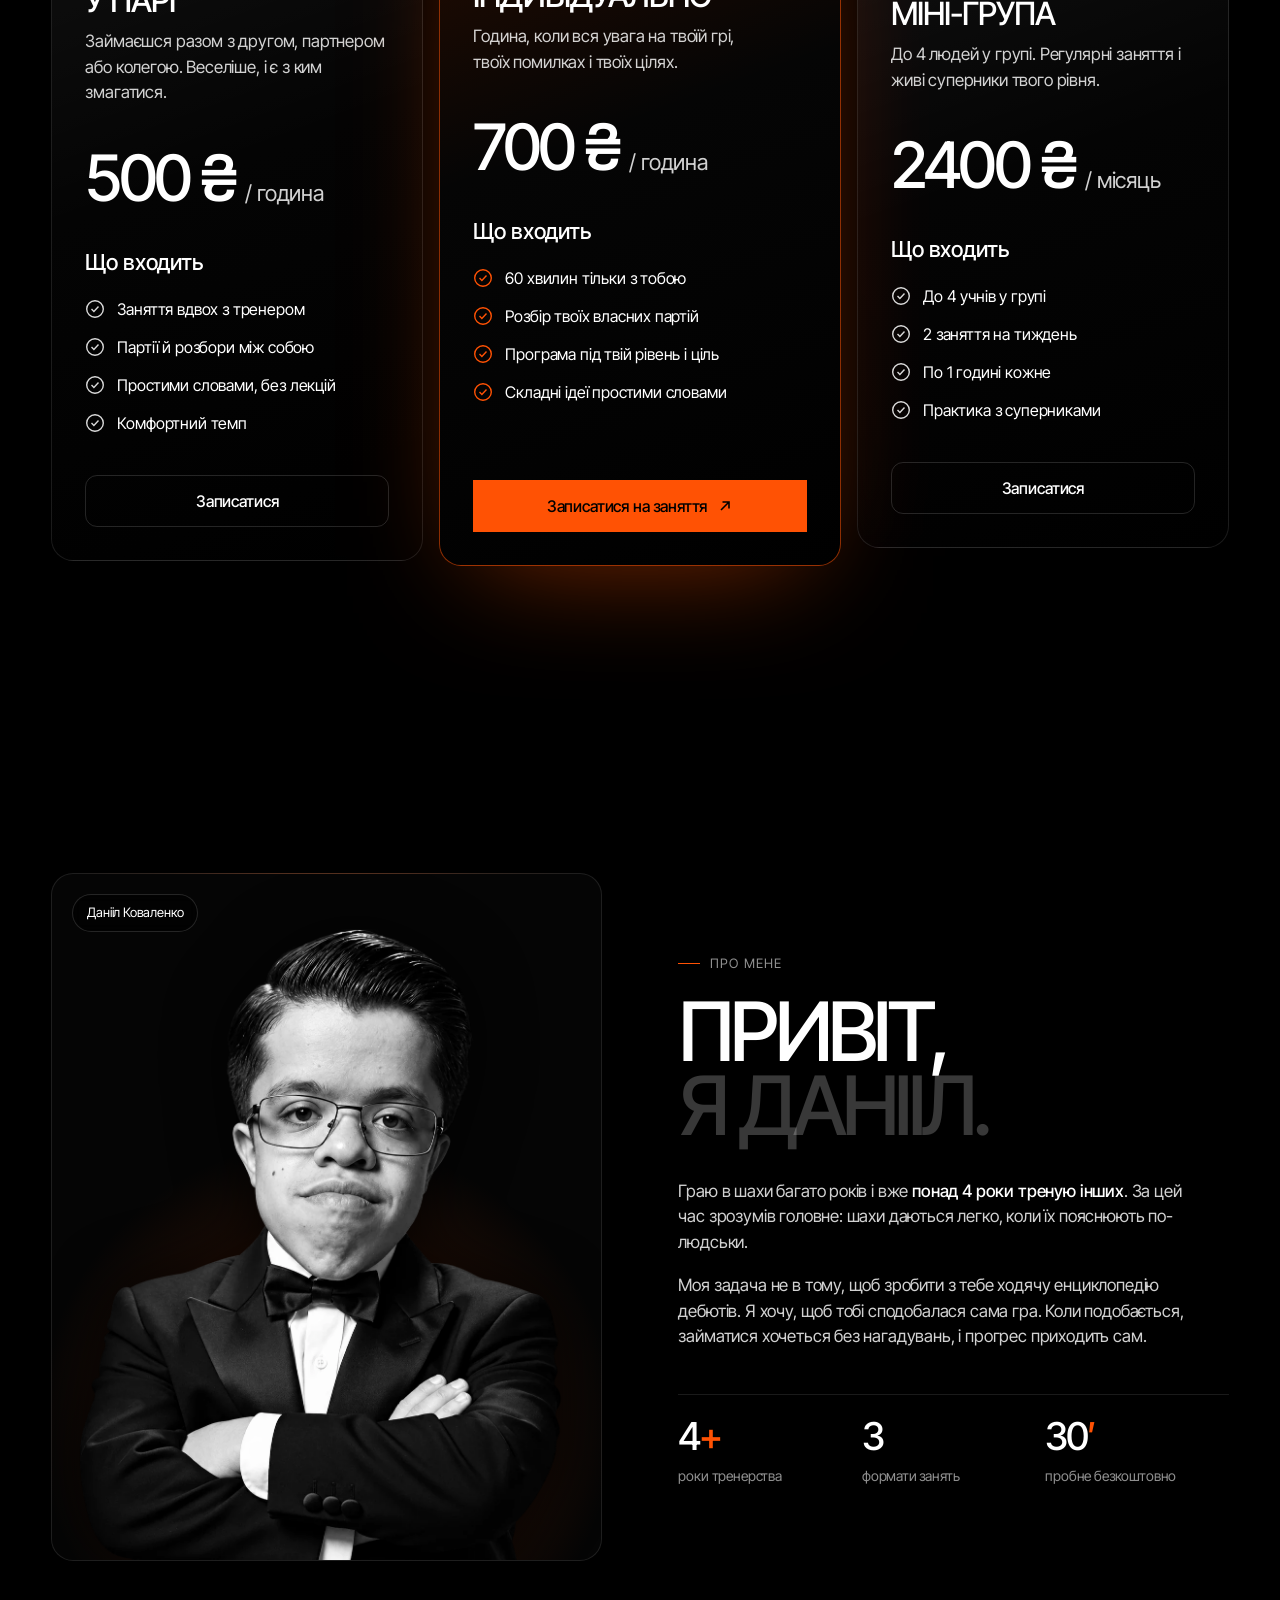
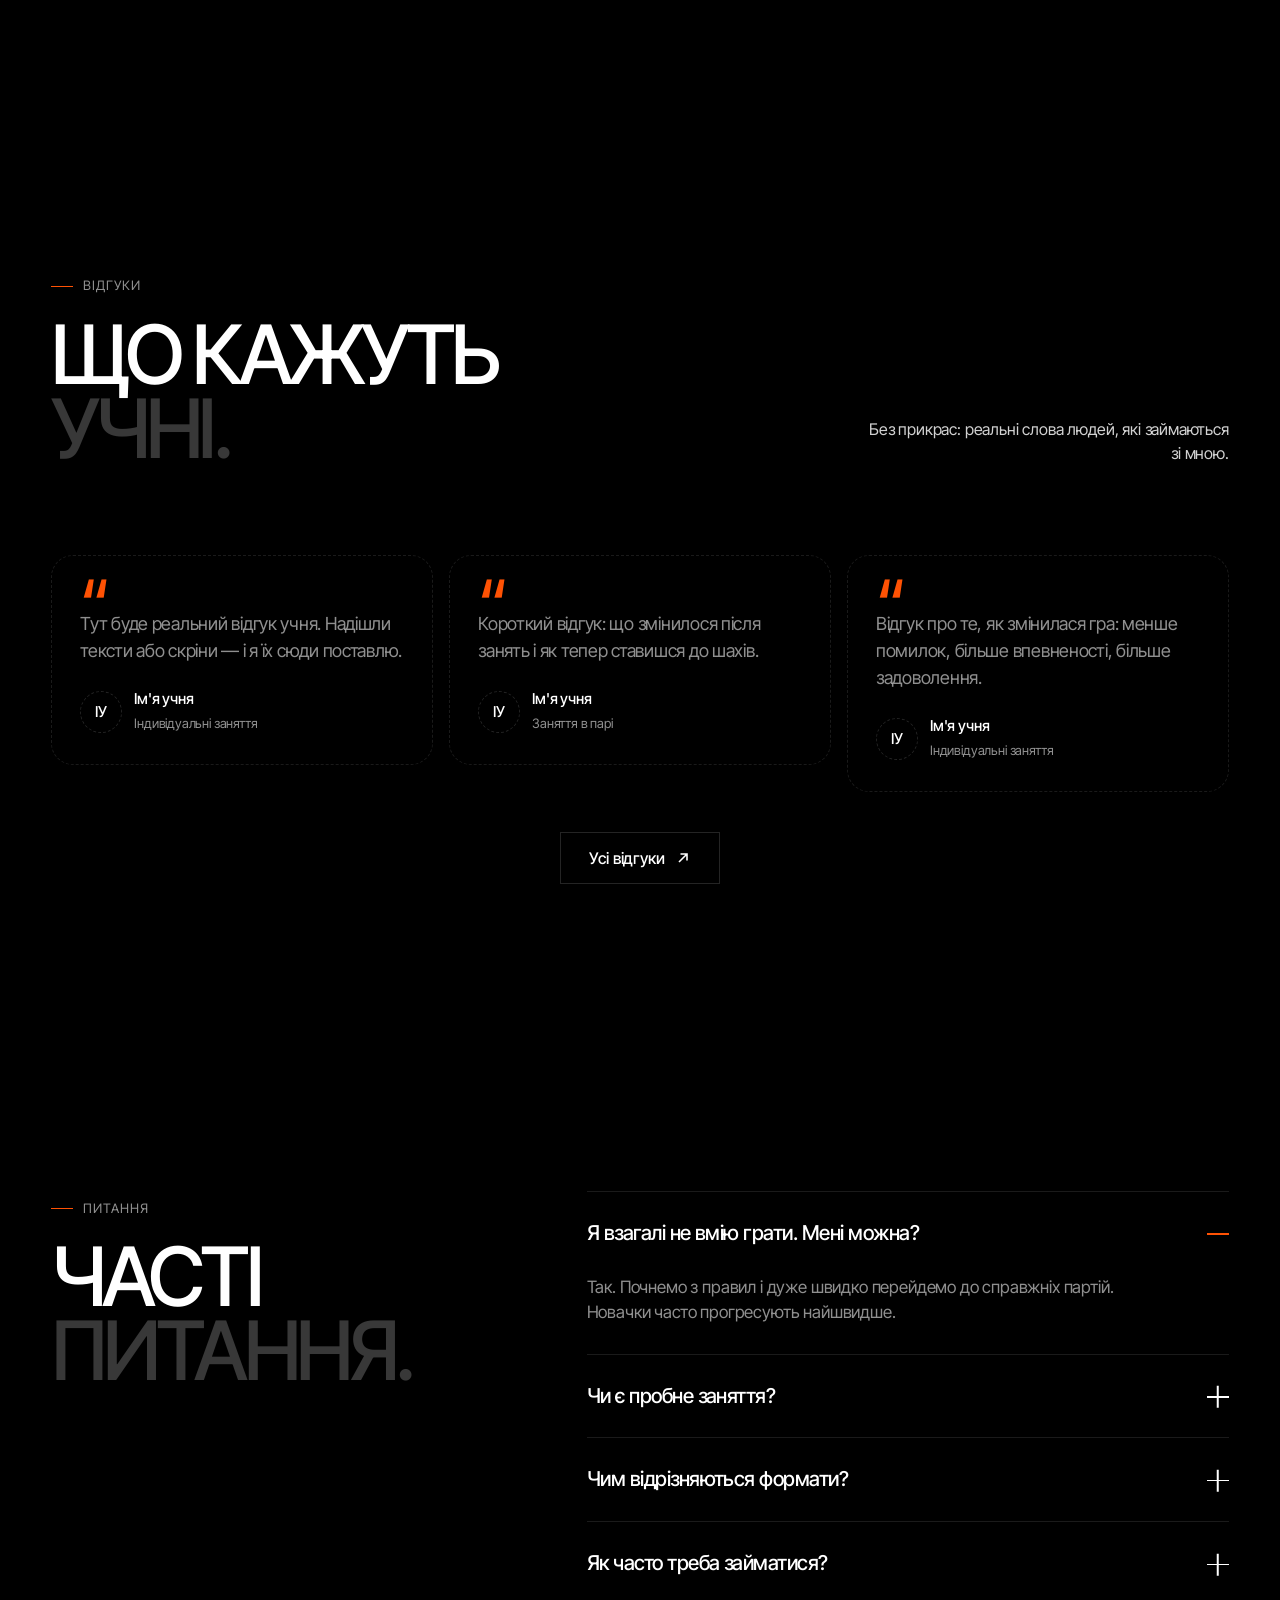
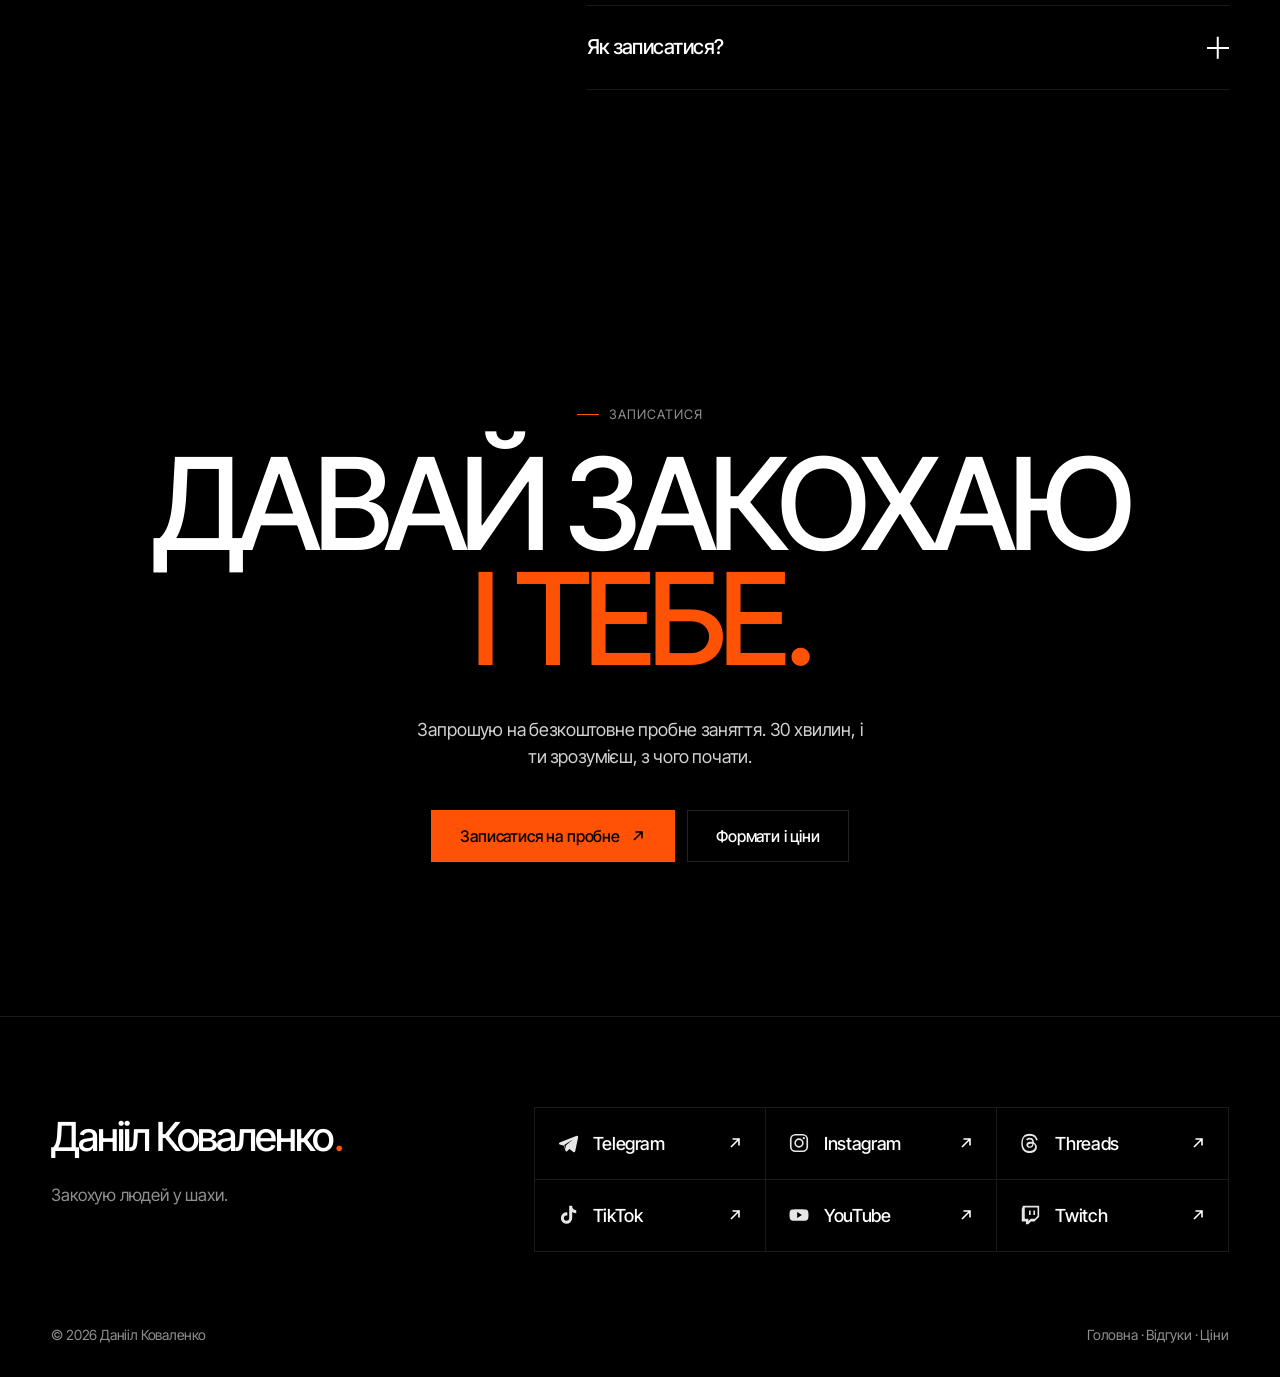
==== commit 059f433d: "Add pair and group formats, free trial lesson, booking link Pair lessons 500 UAH/hour and mini-group" ====
--- a/index.html
+++ b/index.html
@@ -4,7 +4,7 @@
 <meta charset="utf-8">
 <meta name="viewport" content="width=device-width, initial-scale=1">
 <title>Данііл Коваленко · індивідуальні заняття з шахів</title>
-<meta name="description" content="Індивідуальні заняття з шахів з Даніілом Коваленком. Закохую людей у шахи. 700 грн за годину.">
+<meta name="description" content="Заняття з шахів з Даніілом Коваленком: індивідуально, у парі або в міні-групі. Закохую людей у шахи. Пробне заняття безкоштовно.">
 <meta name="theme-color" content="#000000">
 <link rel="preconnect" href="https://fonts.googleapis.com">
 <link rel="preconnect" href="https://fonts.gstatic.com" crossorigin>
@@ -27,7 +27,7 @@
       <li class="mobile-only"><a href="#contacts" data-book>Записатися →</a></li>
     </ul>
   </nav>
-  <a href="#contacts" class="btn btn-white btn-try" data-book>Записатися</a>
+  <a href="#contacts" class="btn btn-white btn-try" data-book>Пробне заняття</a>
   <button class="burger" aria-label="Меню"><span></span><span></span></button>
 </header>
 
@@ -35,35 +35,32 @@
   <!-- ============ HERO ============ -->
   <section class="hero">
     <div class="hero-stage">
-      <canvas id="smoke" aria-hidden="true"></canvas>
       <h1 class="hero-title" aria-label="Закохую людей в шахи">
         <span class="l1"><i class="dash"></i>закохую людей<i class="dash"></i></span>
         <span class="l2">в шахи</span>
       </h1>
       <div class="hero-figure"><img class="hero-photo" src="assets/daniil.webp" alt="Данііл Коваленко, шаховий тренер" width="1209" height="1300" fetchpriority="high"></div>
 
-      <div class="hero-side">
-        <div class="tag"><i></i>Шаховий тренер · заняття 1 на 1</div>
-      </div>
       <div class="hero-mobile-cta">
-        <a href="#contacts" class="btn btn-orange" data-book>Записатися на заняття</a>
-        <a href="#lessons" class="btn btn-line">Як проходять</a>
+        <a href="#trial" class="btn btn-orange">Безкоштовне пробне заняття</a>
+        <a href="#pricing" class="btn btn-line">Формати і ціни</a>
       </div>
 
       <div class="hero-cta">
-        <a href="#contacts" class="btn btn-orange" data-book>Записатися на заняття
+        <a href="#trial" class="btn btn-orange">Безкоштовне пробне заняття
           <svg viewBox="0 0 16 16" fill="none" stroke="currentColor" stroke-width="1.6"><path d="M4 12 12 4M5.5 4H12v6.5"/></svg></a>
-        <div class="price"><b>700 ₴</b> / година, 1 на 1</div>
+        <div class="price"><b>30 хвилин</b>, щоб познайомитися</div>
       </div>
 
       <div class="hero-bottom">
         <div class="chips">
           <span class="chip">Індивідуально</span>
-          <span class="chip">Діти й дорослі</span>
+          <span class="chip">У парі</span>
+          <span class="chip">Міні-група</span>
         </div>
         <div class="stats">
           <div class="stat"><b>4+</b><span>роки тренерства</span></div>
-          <div class="stat"><b>700₴</b><span>за годину заняття</span></div>
+          <div class="stat"><b>30 хв</b><span>пробне заняття безкоштовно</span></div>
         </div>
       </div>
     </div>
@@ -74,10 +71,10 @@
     <div class="wrap">
       <div class="head">
         <div>
-          <div class="eyebrow rv">Індивідуальні заняття</div>
+          <div class="eyebrow rv">Як я навчаю</div>
           <h2 class="h2 rv">Вся увага —<br><span class="dim">на твою гру.</span></h2>
         </div>
-        <p class="rv rv-d1">Не групова лекція, де ти один із двадцяти. Година, за яку ми розбираємо саме твої помилки і саме твої цілі.</p>
+        <p class="rv rv-d1">Займаємось так, щоб шахи були в радість, а прогрес було видно у твоїх партіях.</p>
       </div>
 
       <div class="features">
@@ -105,6 +102,21 @@
     </div>
   </section>
 
+  <!-- ============ TRIAL ============ -->
+  <section id="trial" class="trial">
+    <div class="wrap trial-in">
+      <div>
+        <div class="eyebrow rv">Пробне заняття</div>
+        <h2 class="h2 rv">30 хвилин<br>безкоштовно.</h2>
+      </div>
+      <div class="trial-text rv rv-d1">
+        <p>Запрошую тебе на пробне заняття. Познайомимось, зіграємо, я подивлюся на твій рівень і розкажу, як ми можемо рухатися далі. А ти зрозумієш, чи подобається тобі мій підхід.</p>
+        <a href="#contacts" class="btn btn-black" data-book>Записатися на пробне заняття
+          <svg viewBox="0 0 16 16" fill="none" stroke="currentColor" stroke-width="1.6"><path d="M4 12 12 4M5.5 4H12v6.5"/></svg></a>
+      </div>
+    </div>
+  </section>
+
   <!-- ============ HOW IT WORKS ============ -->
   <section id="how">
     <div class="wrap">
@@ -117,8 +129,8 @@
       </div>
       <div class="steps">
         <div class="step rv"><div class="n">01</div><h3>Пишеш мені</h3><p>Коротко розказуєш, скільки граєш і чого хочеш досягти.</p></div>
-        <div class="step rv rv-d1"><div class="n">02</div><h3>Перше заняття</h3><p>Граємо й розбираємо, я дивлюсь на твій рівень і слабкі місця.</p></div>
-        <div class="step rv rv-d2"><div class="n">03</div><h3>План</h3><p>Складаю програму під твою ціль: від перших правил до підготовки до турнірів.</p></div>
+        <div class="step rv rv-d1"><div class="n">02</div><h3>Пробне заняття</h3><p>30 хвилин безкоштовно: граємо, розбираємо, я дивлюся на твій рівень і слабкі місця.</p></div>
+        <div class="step rv rv-d2"><div class="n">03</div><h3>Формат і план</h3><p>Обираємо формат: індивідуально, у парі чи в групі. Складаю програму під твою ціль.</p></div>
         <div class="step rv rv-d3"><div class="n">04</div><h3>Регулярні заняття</h3><p>Займаємось у зручному темпі, і прогрес видно у твоїх партіях.</p></div>
       </div>
     </div>
@@ -132,11 +144,11 @@
           <div class="eyebrow rv">Для кого</div>
           <h2 class="h2 rv">Кому <span class="dim">підійде.</span></h2>
         </div>
-        <p class="rv rv-d1">Вік і рейтинг не важливі. Важливо, щоб тобі хотілося грати краще.</p>
+        <p class="rv rv-d1">Рейтинг не важливий. Важливо, щоб тобі хотілося грати краще.</p>
       </div>
       <ul class="who">
         <li class="rv"><span class="who-n">01</span><span class="who-t">Починаєш з нуля <span>і хочеш розібратися нормально</span></span><svg class="who-arrow" viewBox="0 0 16 16" fill="none" stroke="currentColor" stroke-width="1.2"><path d="M4 12 12 4M5.5 4H12v6.5"/></svg></li>
-        <li class="rv"><span class="who-n">02</span><span class="who-t">Дитина<span>, яку треба зацікавити, а не змусити</span></span><svg class="who-arrow" viewBox="0 0 16 16" fill="none" stroke="currentColor" stroke-width="1.2"><path d="M4 12 12 4M5.5 4H12v6.5"/></svg></li>
+        <li class="rv"><span class="who-n">02</span><span class="who-t">Хочеш займатися з другом <span>або в компанії</span></span><svg class="who-arrow" viewBox="0 0 16 16" fill="none" stroke="currentColor" stroke-width="1.2"><path d="M4 12 12 4M5.5 4H12v6.5"/></svg></li>
         <li class="rv"><span class="who-n">03</span><span class="who-t">Застряг на рейтингу <span>і не розумієш чому</span></span><svg class="who-arrow" viewBox="0 0 16 16" fill="none" stroke="currentColor" stroke-width="1.2"><path d="M4 12 12 4M5.5 4H12v6.5"/></svg></li>
         <li class="rv"><span class="who-n">04</span><span class="who-t">Готуєшся до турніру <span>і хочеш грати впевнено</span></span><svg class="who-arrow" viewBox="0 0 16 16" fill="none" stroke="currentColor" stroke-width="1.2"><path d="M4 12 12 4M5.5 4H12v6.5"/></svg></li>
       </ul>
@@ -149,27 +161,57 @@
       <div class="head">
         <div>
           <div class="eyebrow rv">Ціни</div>
-          <h2 class="h2 rv">Ціна<br><span class="dim">заняття.</span></h2>
-        </div>
-        <p class="rv rv-d1">Все просто: одна година, тільки ти, я і дошка.</p>
-      </div>
-
-      <div class="plans single">
-        <article class="plan featured rv">
-          <span class="badge">1 на 1</span>
+          <h2 class="h2 rv">Обери <span class="dim">свій<br>формат.</span></h2>
+        </div>
+        <p class="rv rv-d1">Індивідуально, у парі або в міні-групі. Почати можна з безкоштовного пробного заняття.</p>
+      </div>
+
+      <div class="plans">
+        <article class="plan rv">
+          <div class="ico-round"><svg viewBox="0 0 24 24" fill="none" stroke="currentColor" stroke-width="1.8" stroke-linecap="round" stroke-linejoin="round"><circle cx="8" cy="8" r="3.3"/><circle cx="16" cy="8" r="3.3"/><path d="M2 20a6 6 0 0 1 11-3.3M11 20a6 6 0 0 1 11 0"/></svg></div>
+          <h3>У парі</h3>
+          <p class="sub">Займаєшся разом з другом, партнером або колегою. Веселіше, і є з ким змагатися.</p>
+          <div class="price-big"><b>500 ₴</b><span>/ година</span></div>
+          <h4>Що входить</h4>
+          <ul>
+            <li><svg viewBox="0 0 20 20" fill="none" stroke="currentColor" stroke-width="1.4"><circle cx="10" cy="10" r="8.3"/><path d="m6.5 10 2.4 2.4 4.6-4.8"/></svg>Заняття вдвох з тренером</li>
+            <li><svg viewBox="0 0 20 20" fill="none" stroke="currentColor" stroke-width="1.4"><circle cx="10" cy="10" r="8.3"/><path d="m6.5 10 2.4 2.4 4.6-4.8"/></svg>Партії й розбори між собою</li>
+            <li><svg viewBox="0 0 20 20" fill="none" stroke="currentColor" stroke-width="1.4"><circle cx="10" cy="10" r="8.3"/><path d="m6.5 10 2.4 2.4 4.6-4.8"/></svg>Простими словами, без лекцій</li>
+            <li><svg viewBox="0 0 20 20" fill="none" stroke="currentColor" stroke-width="1.4"><circle cx="10" cy="10" r="8.3"/><path d="m6.5 10 2.4 2.4 4.6-4.8"/></svg>Комфортний темп</li>
+          </ul>
+          <a href="#contacts" class="btn btn-card" data-book>Записатися</a>
+        </article>
+
+        <article class="plan featured rv rv-d1">
+          <span class="badge">Найшвидший прогрес</span>
           <div class="ico-round"><svg viewBox="0 0 24 24" fill="currentColor"><path d="M13 2 4 14h7l-1 8 9-12h-7l1-8Z"/></svg></div>
-          <h3>Індивідуальне заняття</h3>
+          <h3>Індивідуально</h3>
           <p class="sub">Година, коли вся увага на твоїй грі, твоїх помилках і твоїх цілях.</p>
           <div class="price-big"><b>700 ₴</b><span>/ година</span></div>
           <h4>Що входить</h4>
           <ul>
             <li><svg viewBox="0 0 20 20" fill="none" stroke="currentColor" stroke-width="1.4"><circle cx="10" cy="10" r="8.3"/><path d="m6.5 10 2.4 2.4 4.6-4.8"/></svg>60 хвилин тільки з тобою</li>
             <li><svg viewBox="0 0 20 20" fill="none" stroke="currentColor" stroke-width="1.4"><circle cx="10" cy="10" r="8.3"/><path d="m6.5 10 2.4 2.4 4.6-4.8"/></svg>Розбір твоїх власних партій</li>
-            <li><svg viewBox="0 0 20 20" fill="none" stroke="currentColor" stroke-width="1.4"><circle cx="10" cy="10" r="8.3"/><path d="m6.5 10 2.4 2.4 4.6-4.8"/></svg>Заняття в комфортному темпі</li>
+            <li><svg viewBox="0 0 20 20" fill="none" stroke="currentColor" stroke-width="1.4"><circle cx="10" cy="10" r="8.3"/><path d="m6.5 10 2.4 2.4 4.6-4.8"/></svg>Програма під твій рівень і ціль</li>
             <li><svg viewBox="0 0 20 20" fill="none" stroke="currentColor" stroke-width="1.4"><circle cx="10" cy="10" r="8.3"/><path d="m6.5 10 2.4 2.4 4.6-4.8"/></svg>Складні ідеї простими словами</li>
           </ul>
           <a href="#contacts" class="btn btn-orange" data-book>Записатися на заняття
             <svg viewBox="0 0 16 16" fill="none" stroke="currentColor" stroke-width="1.6"><path d="M4 12 12 4M5.5 4H12v6.5"/></svg></a>
+        </article>
+
+        <article class="plan rv rv-d2">
+          <div class="ico-round"><svg viewBox="0 0 24 24" fill="none" stroke="currentColor" stroke-width="1.8" stroke-linecap="round" stroke-linejoin="round"><circle cx="9" cy="8" r="3.5"/><path d="M2.5 20a6.5 6.5 0 0 1 13 0"/><circle cx="17" cy="9" r="2.5"/><path d="M16 14.2a5 5 0 0 1 5.5 4.8"/></svg></div>
+          <h3>Міні-група</h3>
+          <p class="sub">До 4 людей у групі. Регулярні заняття і живі суперники твого рівня.</p>
+          <div class="price-big"><b>2400 ₴</b><span>/ місяць</span></div>
+          <h4>Що входить</h4>
+          <ul>
+            <li><svg viewBox="0 0 20 20" fill="none" stroke="currentColor" stroke-width="1.4"><circle cx="10" cy="10" r="8.3"/><path d="m6.5 10 2.4 2.4 4.6-4.8"/></svg>До 4 учнів у групі</li>
+            <li><svg viewBox="0 0 20 20" fill="none" stroke="currentColor" stroke-width="1.4"><circle cx="10" cy="10" r="8.3"/><path d="m6.5 10 2.4 2.4 4.6-4.8"/></svg>2 заняття на тиждень</li>
+            <li><svg viewBox="0 0 20 20" fill="none" stroke="currentColor" stroke-width="1.4"><circle cx="10" cy="10" r="8.3"/><path d="m6.5 10 2.4 2.4 4.6-4.8"/></svg>По 1 годині кожне</li>
+            <li><svg viewBox="0 0 20 20" fill="none" stroke="currentColor" stroke-width="1.4"><circle cx="10" cy="10" r="8.3"/><path d="m6.5 10 2.4 2.4 4.6-4.8"/></svg>Практика з суперниками</li>
+          </ul>
+          <a href="#contacts" class="btn btn-card" data-book>Записатися</a>
         </article>
       </div>
     </div>
@@ -189,8 +231,8 @@
         <p class="rv">Моя задача не в тому, щоб зробити з тебе ходячу енциклопедію дебютів. Я хочу, щоб тобі сподобалася сама гра. Коли подобається, займатися хочеться без нагадувань, і прогрес приходить сам.</p>
         <div class="facts rv">
           <div class="fact"><b>4<i>+</i></b><span>роки тренерства</span></div>
-          <div class="fact"><b>1<i>:</i>1</b><span>головний формат</span></div>
-          <div class="fact"><b>700<i>₴</i></b><span>за годину</span></div>
+          <div class="fact"><b>3</b><span>формати занять</span></div>
+          <div class="fact"><b>30<i>′</i></b><span>пробне безкоштовно</span></div>
         </div>
       </div>
     </div>
@@ -221,10 +263,10 @@
       </div>
       <div class="faq-list rv">
         <details open><summary>Я взагалі не вмію грати. Мені можна?<span class="pm"></span></summary><p>Так. Почнемо з правил і дуже швидко перейдемо до справжніх партій. Новачки часто прогресують найшвидше.</p></details>
-        <details><summary>Скільки коштує заняття?<span class="pm"></span></summary><p>Індивідуальне заняття — 700 грн за годину.</p></details>
-        <details><summary>Ви займаєтесь з дітьми?<span class="pm"></span></summary><p>Так, і з дітьми, і з дорослими. Підхід різний, але мета одна: щоб було цікаво і хотілося повернутися до дошки.</p></details>
+        <details><summary>Чи є пробне заняття?<span class="pm"></span></summary><p>Так, перше заняття безкоштовне і триває 30 хвилин. Познайомимось, зіграємо, і ти зрозумієш, чи підходить тобі мій формат.</p></details>
+        <details><summary>Чим відрізняються формати?<span class="pm"></span></summary><p>Індивідуально вся увага тільки на тобі. У парі ви займаєтесь удвох, а в міні-групі до 4 людей, двічі на тиждень по годині. Детальніше в розділі «Ціни».</p></details>
         <details><summary>Як часто треба займатися?<span class="pm"></span></summary><p>Залежить від цілі. Для помітного прогресу зазвичай вистачає одного-двох занять на тиждень плюс трохи практики між ними.</p></details>
-        <details><summary>Як записатися?<span class="pm"></span></summary><p>Натисни «Записатися» і напиши мені. Розкажи коротко про свій рівень і ціль, і підберемо зручний час.</p></details>
+        <details><summary>Як записатися?<span class="pm"></span></summary><p>Напиши мені в Telegram. Розкажи коротко про свій рівень і ціль, і підберемо час для безкоштовного пробного заняття.</p></details>
       </div>
     </div>
   </section>
@@ -234,11 +276,11 @@
     <div class="wrap">
       <div class="eyebrow rv">Записатися</div>
       <h2 class="h2 rv">Давай закохаю<br><span class="or">і тебе.</span></h2>
-      <p class="rv">Напиши мені, розкажи про свій рівень і ціль. Перше заняття покаже, з чого почати.</p>
+      <p class="rv">Запрошую на безкоштовне пробне заняття. 30 хвилин, і ти зрозумієш, з чого почати.</p>
       <div class="row rv">
-        <a href="#" class="btn btn-orange" data-book>Записатися на заняття
+        <a href="#" class="btn btn-orange" data-book>Записатися на пробне
           <svg viewBox="0 0 16 16" fill="none" stroke="currentColor" stroke-width="1.6"><path d="M4 12 12 4M5.5 4H12v6.5"/></svg></a>
-        <a href="#pricing" class="btn btn-line">700 ₴ / година</a>
+        <a href="#pricing" class="btn btn-line">Формати і ціни</a>
       </div>
     </div>
   </section>
--- a/styles.css
+++ b/styles.css
@@ -41,17 +41,6 @@
 button { font: inherit; color: inherit; }
 ::selection { background: var(--orange); color: var(--black); }
 
-/* ---------- smoke canvas (тільки за фото) ---------- */
-#smoke, .smoke-fallback {
-  position: absolute; left: 50%; bottom: 0; translate: -50% 0;
-  width: min(1400px, 110vw); height: 100%;
-  z-index: 0; pointer-events: none;
-  -webkit-mask-image: radial-gradient(closest-side, #000 60%, transparent 100%);
-          mask-image: radial-gradient(closest-side, #000 60%, transparent 100%);
-}
-#smoke { opacity: 0; transition: opacity 1.6s ease; }
-#smoke.on { opacity: 1; }
-.smoke-fallback { background: radial-gradient(45% 45% at 50% 60%, rgba(255, 82, 4, .35), transparent 70%); }
 .grain {
   position: fixed; inset: 0; z-index: 1; pointer-events: none; opacity: .07;
   background-image: url("data:image/svg+xml,%3Csvg xmlns='http://www.w3.org/2000/svg' width='160' height='160'%3E%3Cfilter id='n'%3E%3CfeTurbulence type='fractalNoise' baseFrequency='.85' numOctaves='3' stitchTiles='stitch'/%3E%3C/filter%3E%3Crect width='100%25' height='100%25' filter='url(%23n)'/%3E%3C/svg%3E");
@@ -91,6 +80,8 @@
 .btn-white:hover { background: var(--orange); color: var(--black); }
 .btn-orange { background: var(--orange); color: var(--black); }
 .btn-orange:hover { background: var(--white); }
+.btn-black { background: var(--black); color: var(--white); }
+.btn-black:hover { background: var(--white); color: var(--black); }
 .btn-line { border-color: var(--faint); color: var(--white); background: transparent; }
 .btn-line:hover { border-color: var(--white); }
 .btn-outline-orange { border-color: var(--orange); color: var(--white); border-radius: 12px; }
@@ -169,6 +160,14 @@
 .ico svg { width: 26px; height: 26px; }
 .feature h3 { margin: auto 0 14px; padding-top: 48px; font-size: clamp(26px, 2.3vw, 36px); line-height: 1; font-weight: 500; letter-spacing: -0.04em; text-transform: uppercase; }
 .feature p { margin: 0; color: var(--muted); max-width: 34ch; }
+
+/* ---------- trial ---------- */
+.trial { background: var(--orange); color: var(--black); padding: clamp(72px, 9vw, 130px) 0; }
+.trial-in { display: grid; grid-template-columns: 1.2fr 1fr; gap: clamp(32px, 6vw, 100px); align-items: end; }
+.trial .eyebrow { color: var(--black); }
+.trial .eyebrow::before { background: var(--black); }
+.trial .h2 { color: var(--black); }
+.trial-text p { margin: 0 0 32px; font-size: clamp(17px, 1.4vw, 21px); max-width: 46ch; }
 
 /* ---------- steps ---------- */
 .steps { display: grid; grid-template-columns: repeat(4, 1fr); gap: 16px; counter-reset: s; }
@@ -339,7 +338,6 @@
   .mobile-only { display: list-item !important; }
 
   .hero-stage { min-height: 0; display: flex; flex-direction: column; }
-  #smoke, .smoke-fallback { top: 120px; bottom: auto; height: min(120vw, 620px); width: 170vw; }
   .hero-title { position: relative; inset: auto; height: auto; padding-top: 110px; }
   .hero-title .l1, .hero-title .l2 { position: relative; top: auto; }
   .hero-title .l1 { font-size: 12.6vw; }
@@ -361,6 +359,7 @@
   .feature { min-height: 0; }
   .feature h3 { padding-top: 40px; }
   .about { grid-template-columns: 1fr; }
+  .trial-in { grid-template-columns: 1fr; }
   .faq { grid-template-columns: 1fr; }
   .footer-top { grid-template-columns: 1fr; }
   .socials { grid-template-columns: repeat(2, 1fr); }
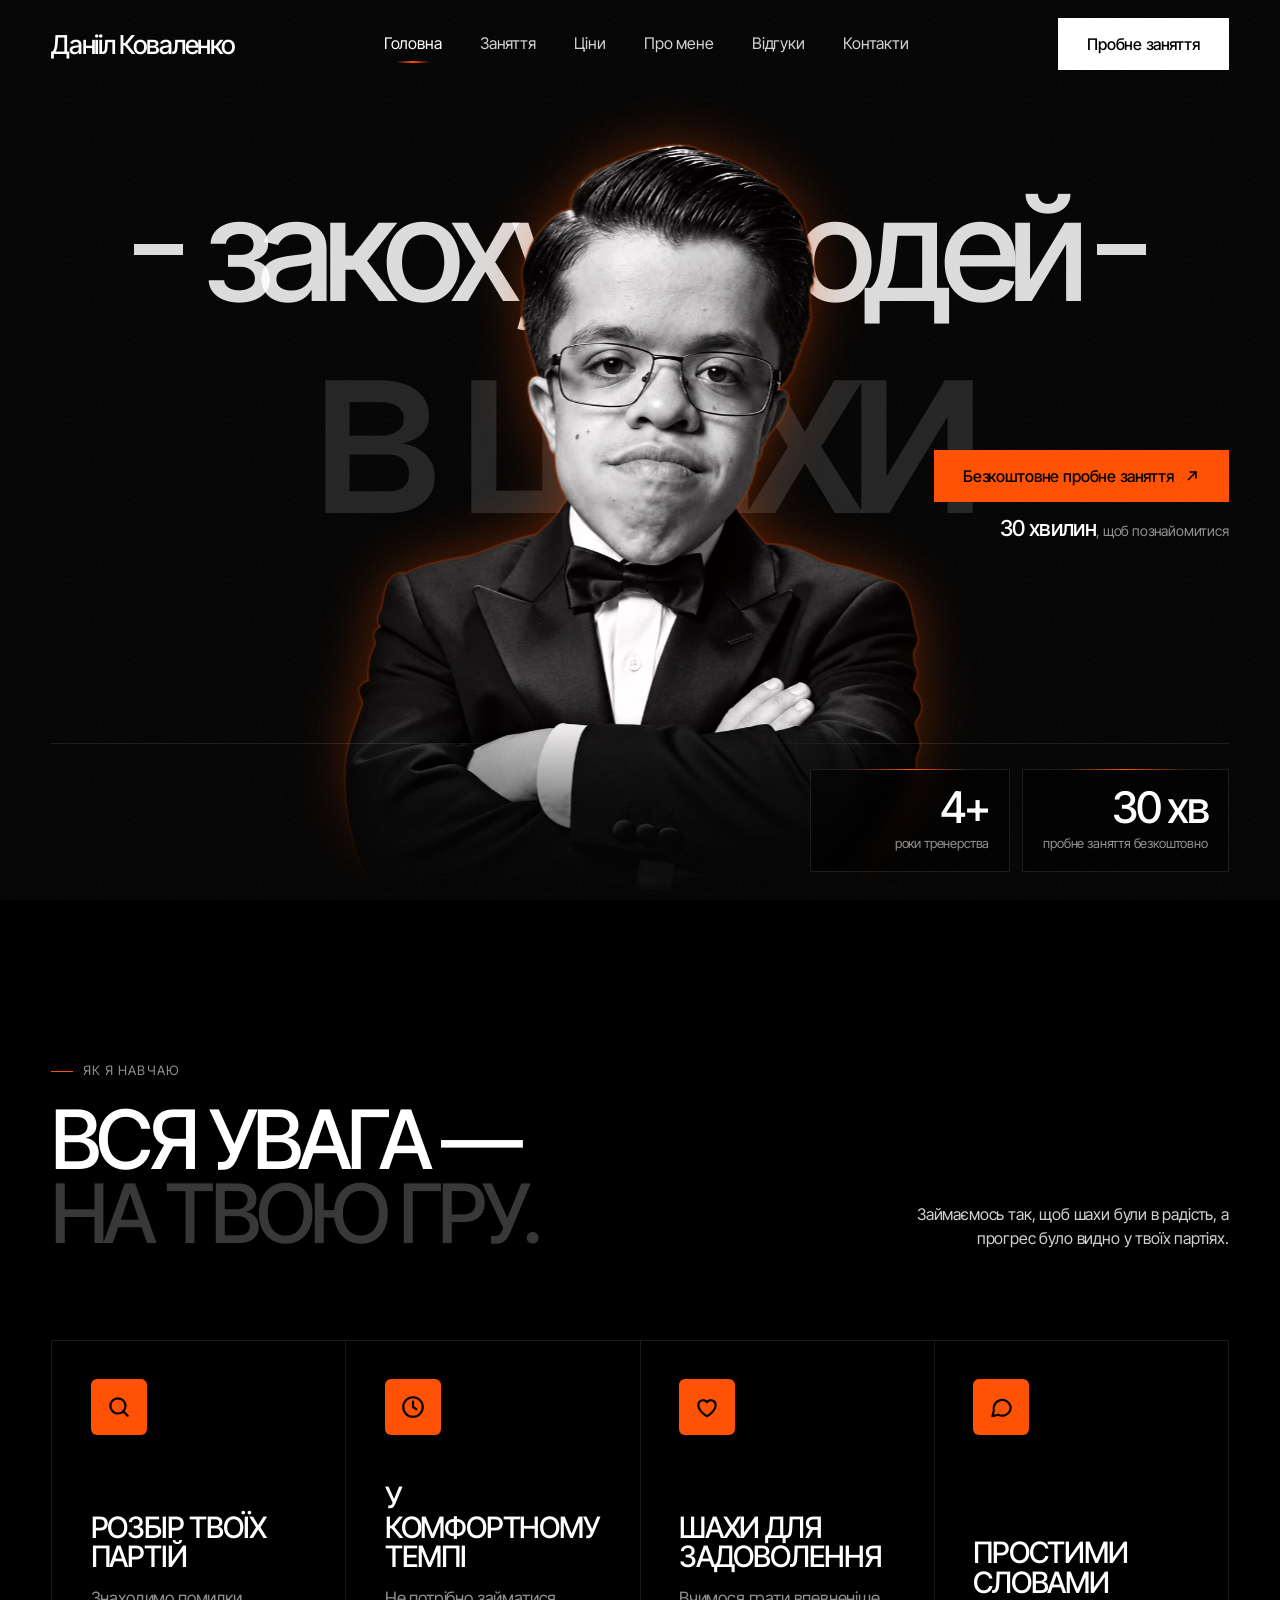
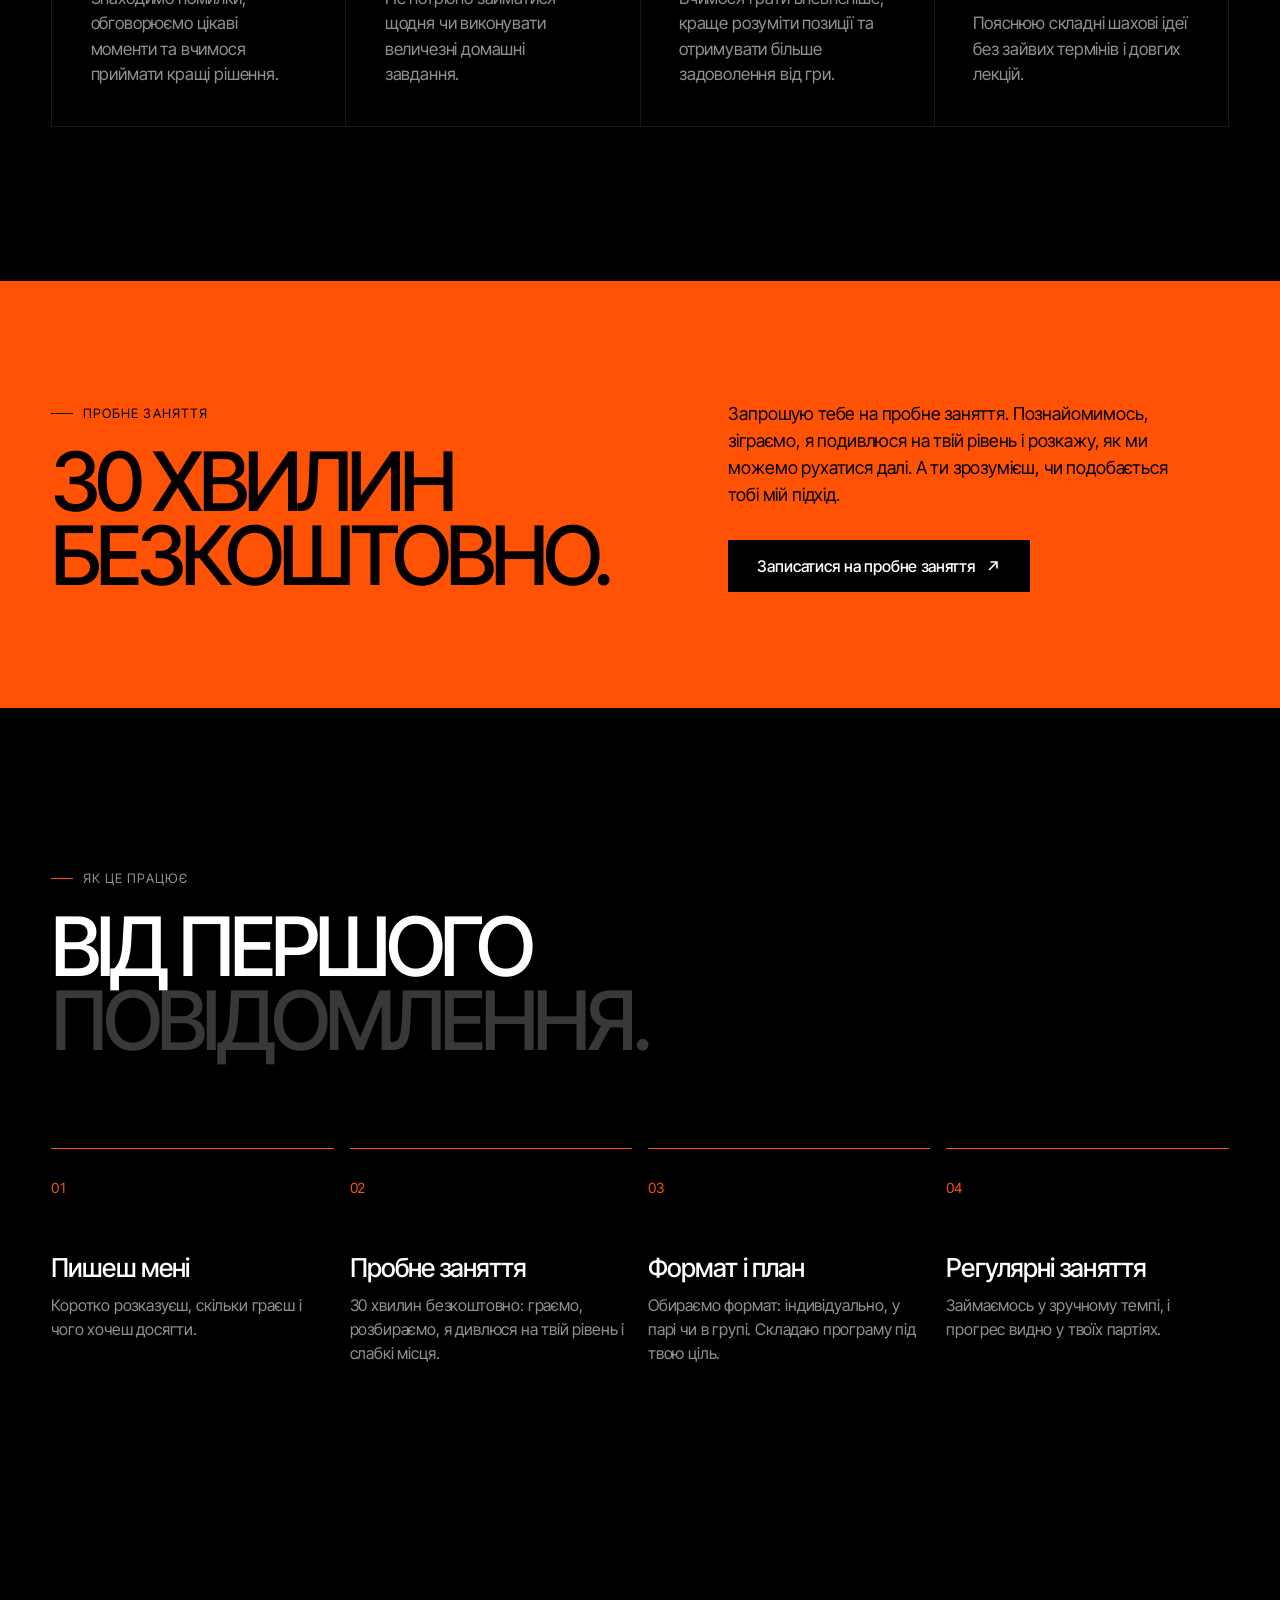
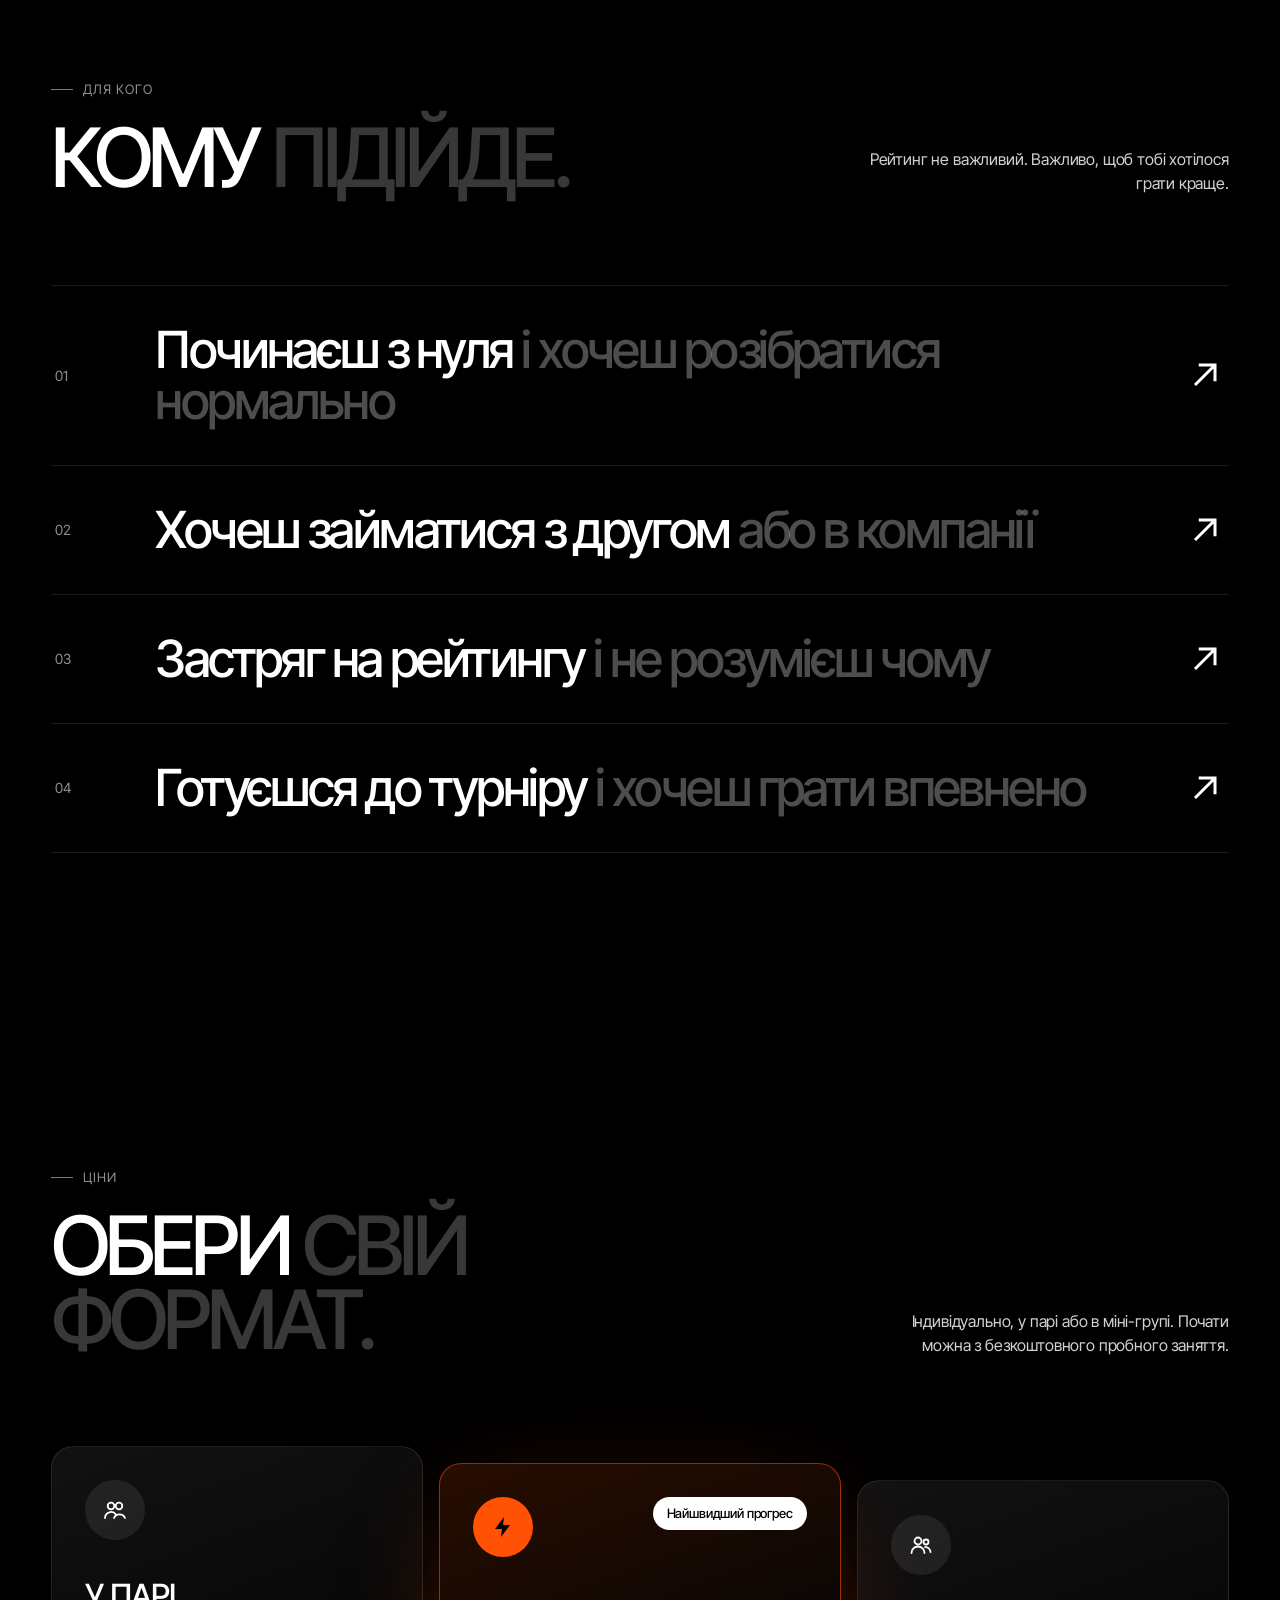
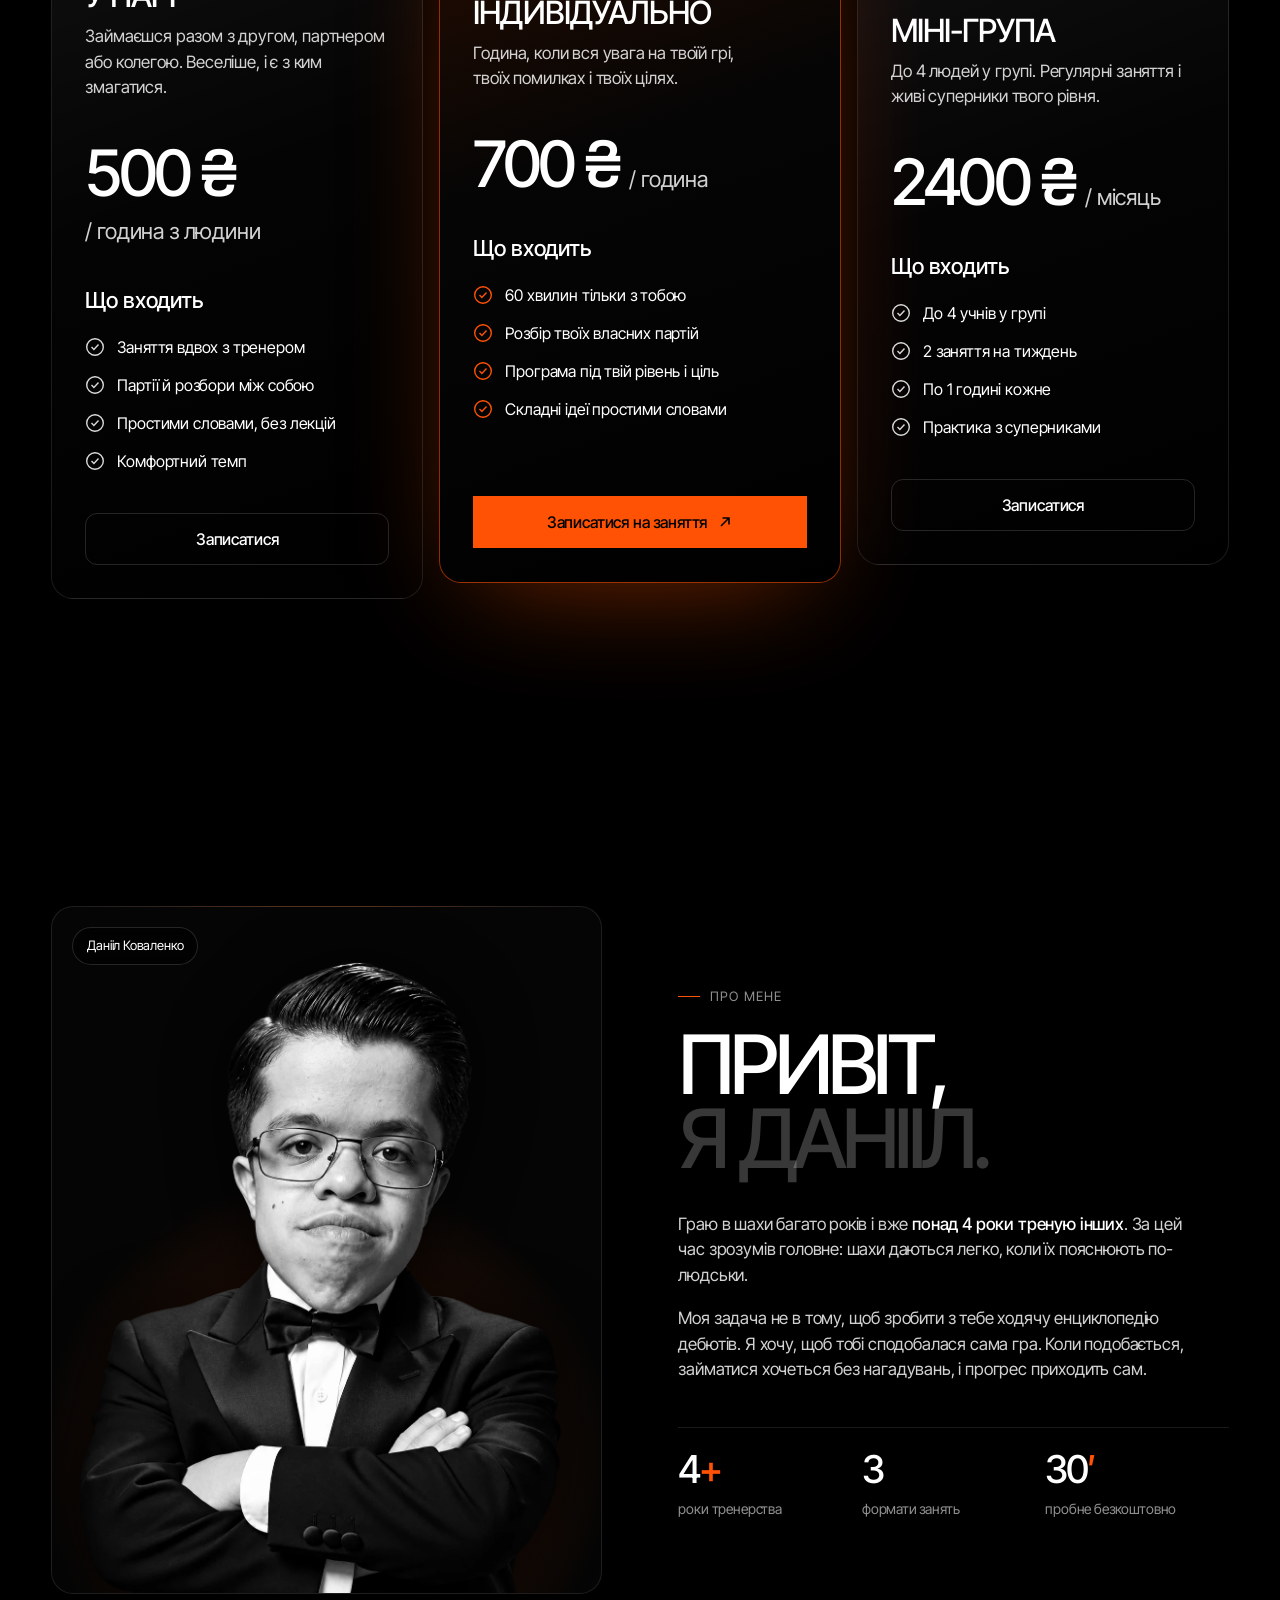
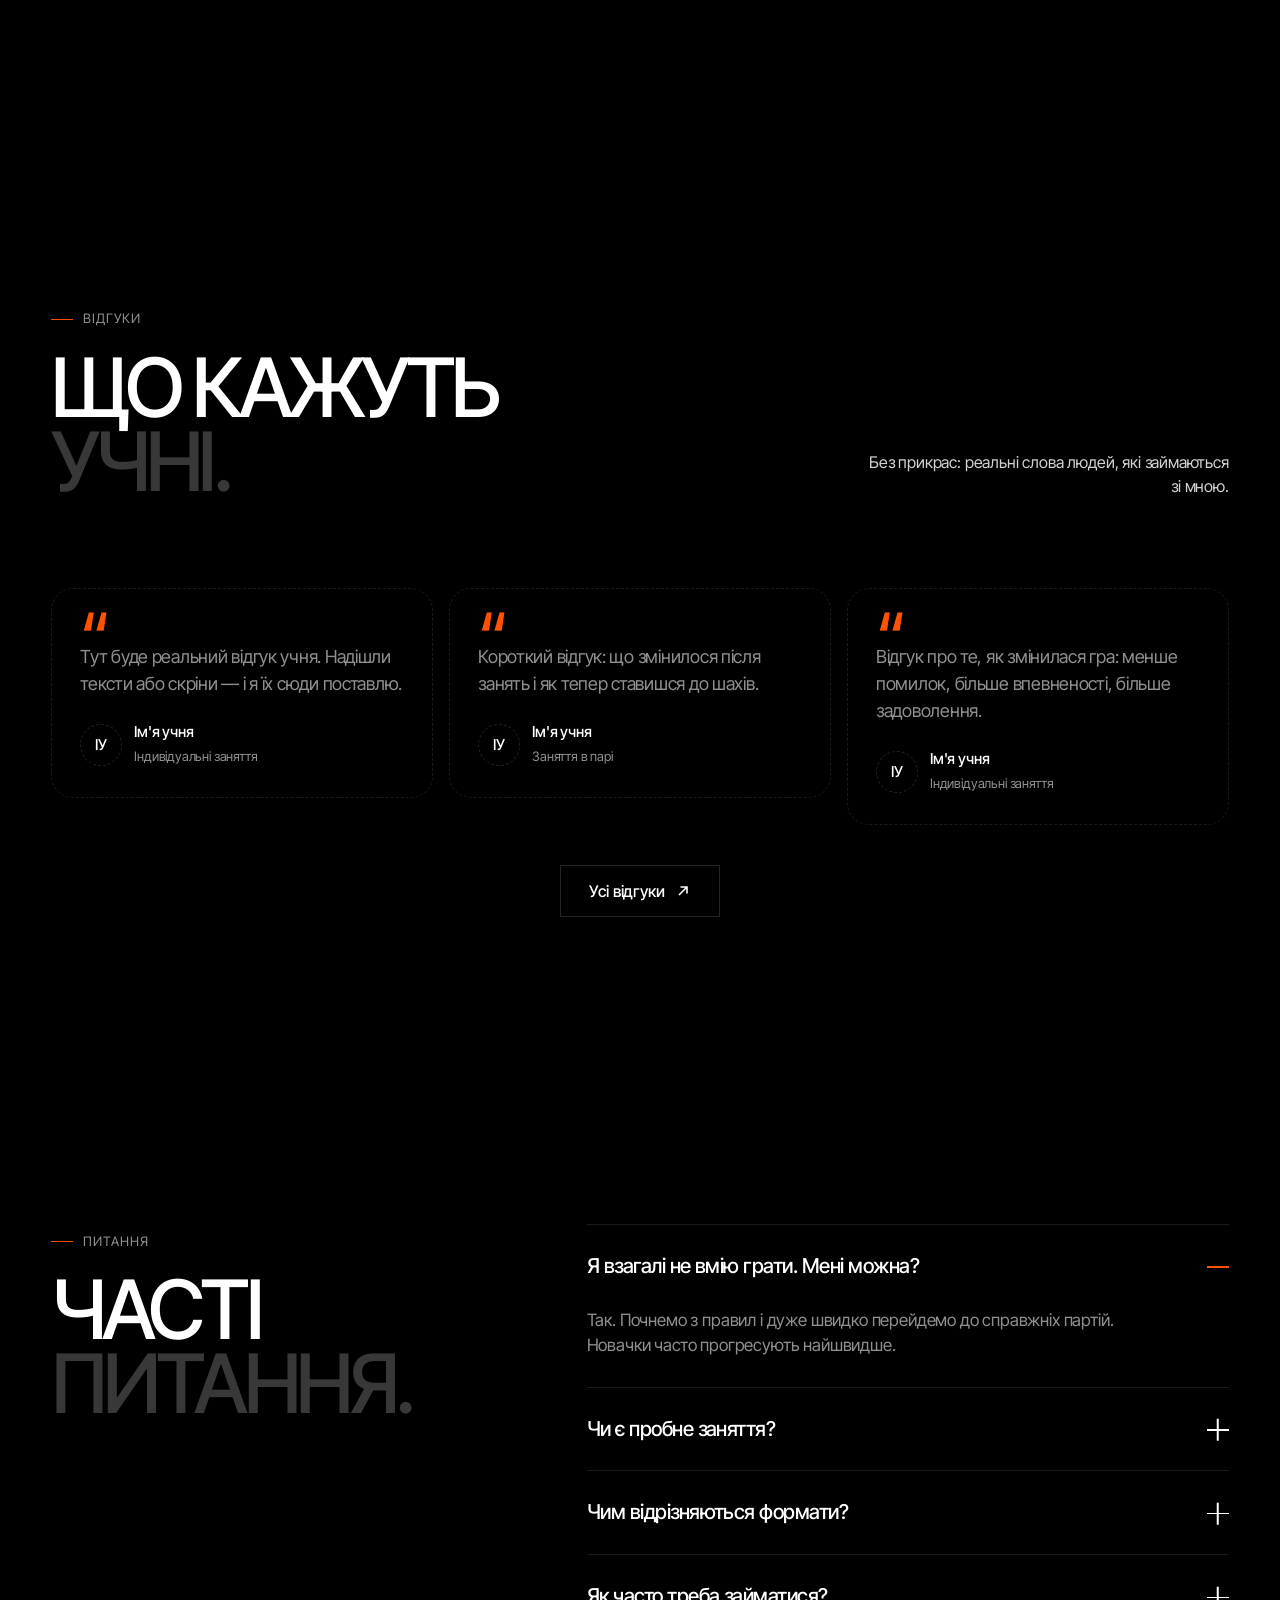
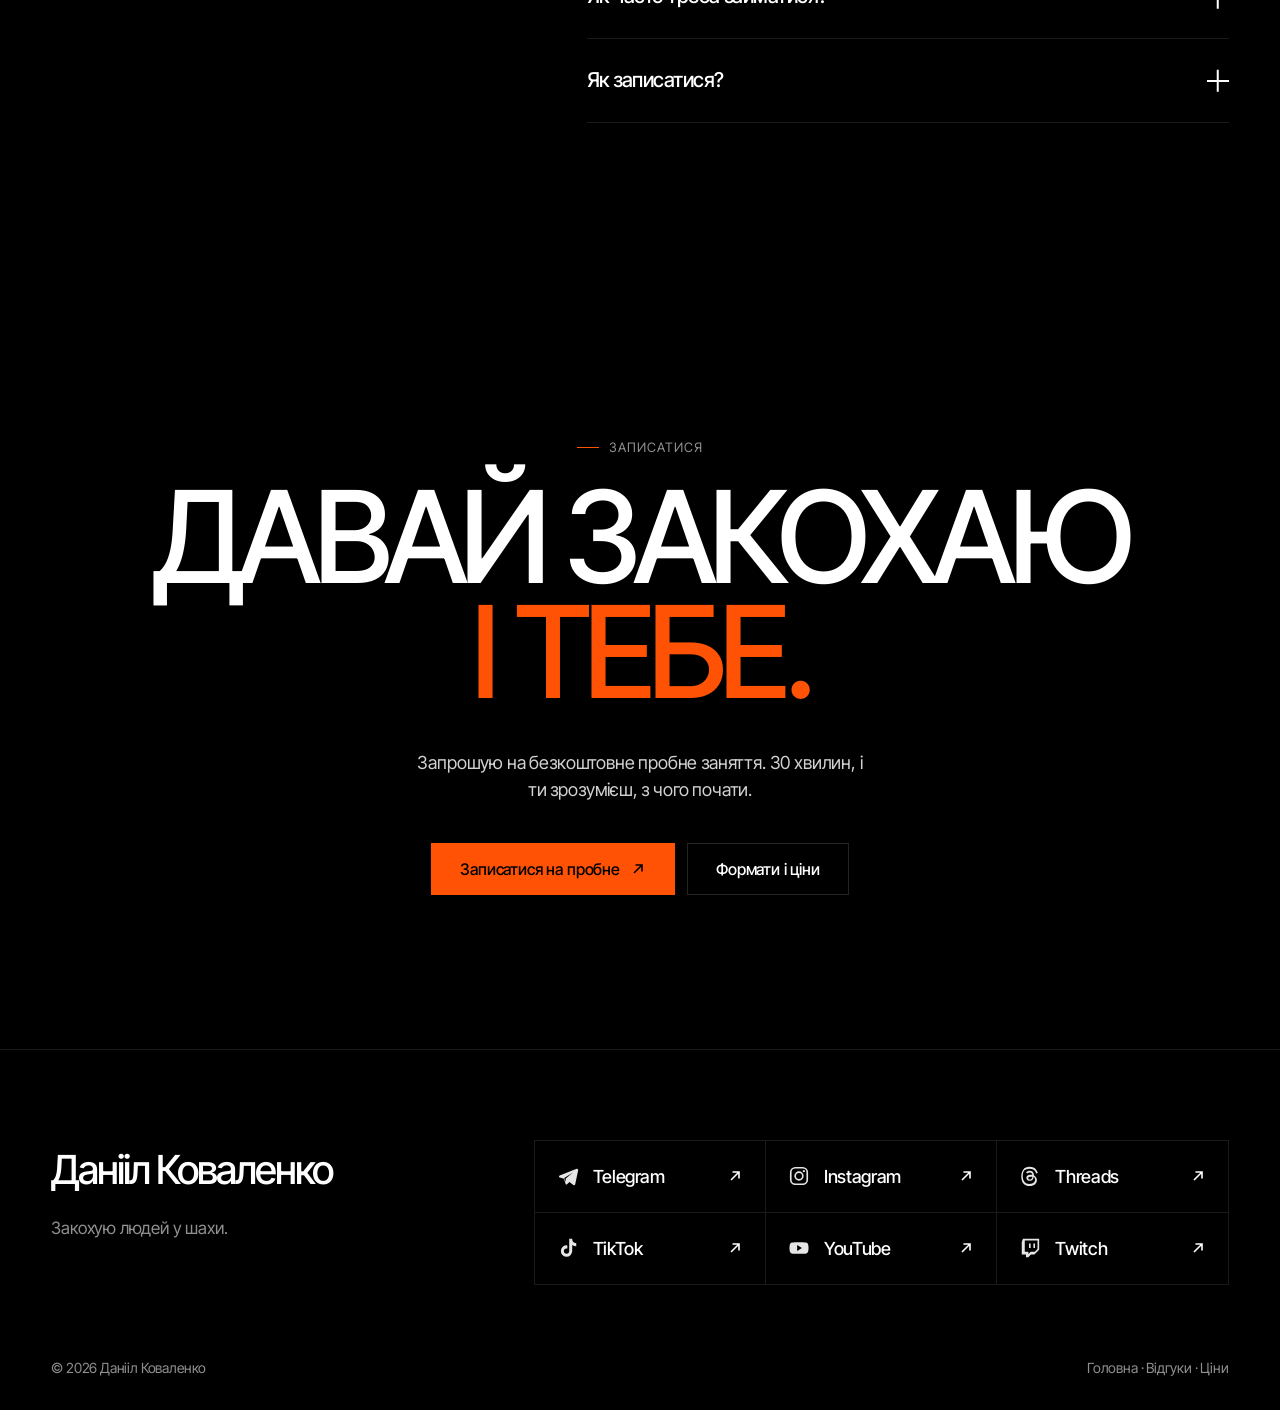
==== commit e4b6ca6a: "Pair price per person, drop logo dot and format chips Co-Authored-By: Claude Opus 5.5 <noreply@anthr" ====
--- a/index.html
+++ b/index.html
@@ -15,7 +15,7 @@
 <div class="grain" aria-hidden="true"></div>
 
 <header class="nav">
-  <a href="index.html" class="logo" aria-label="Данііл Коваленко, на головну">Данііл Коваленко<b>.</b></a>
+  <a href="index.html" class="logo" aria-label="Данііл Коваленко, на головну">Данііл Коваленко</a>
   <nav>
     <ul class="nav-links">
       <li><a href="#top" class="active">Головна</a></li>
@@ -53,11 +53,6 @@
       </div>
 
       <div class="hero-bottom">
-        <div class="chips">
-          <span class="chip">Індивідуально</span>
-          <span class="chip">У парі</span>
-          <span class="chip">Міні-група</span>
-        </div>
         <div class="stats">
           <div class="stat"><b>4+</b><span>роки тренерства</span></div>
           <div class="stat"><b>30 хв</b><span>пробне заняття безкоштовно</span></div>
@@ -171,7 +166,7 @@
           <div class="ico-round"><svg viewBox="0 0 24 24" fill="none" stroke="currentColor" stroke-width="1.8" stroke-linecap="round" stroke-linejoin="round"><circle cx="8" cy="8" r="3.3"/><circle cx="16" cy="8" r="3.3"/><path d="M2 20a6 6 0 0 1 11-3.3M11 20a6 6 0 0 1 11 0"/></svg></div>
           <h3>У парі</h3>
           <p class="sub">Займаєшся разом з другом, партнером або колегою. Веселіше, і є з ким змагатися.</p>
-          <div class="price-big"><b>500 ₴</b><span>/ година</span></div>
+          <div class="price-big"><b>500 ₴</b><span>/ година з людини</span></div>
           <h4>Що входить</h4>
           <ul>
             <li><svg viewBox="0 0 20 20" fill="none" stroke="currentColor" stroke-width="1.4"><circle cx="10" cy="10" r="8.3"/><path d="m6.5 10 2.4 2.4 4.6-4.8"/></svg>Заняття вдвох з тренером</li>
@@ -290,7 +285,7 @@
   <div class="wrap">
     <div class="footer-top">
       <div>
-        <div class="logo">Данііл Коваленко<b>.</b></div>
+        <div class="logo">Данііл Коваленко</div>
         <p>Закохую людей у шахи.</p>
       </div>
       <div class="socials" data-socials></div>
--- a/styles.css
+++ b/styles.css
@@ -124,7 +124,7 @@
 .hero-lead strong { color: var(--white); font-weight: 500; }
 .hero-bottom {
   position: absolute; z-index: 3; left: 0; right: 0; bottom: 0;
-  display: flex; justify-content: space-between; align-items: flex-end; gap: 16px;
+  display: flex; justify-content: flex-end; align-items: flex-end; gap: 16px;
   padding: 0 var(--pad) 28px;
 }
 .hero-bottom::before { content: ""; position: absolute; left: var(--pad); right: var(--pad); top: -26px; height: 1px; background: linear-gradient(90deg, var(--line), var(--line) 30%, transparent 40%, transparent 60%, var(--line) 70%); }
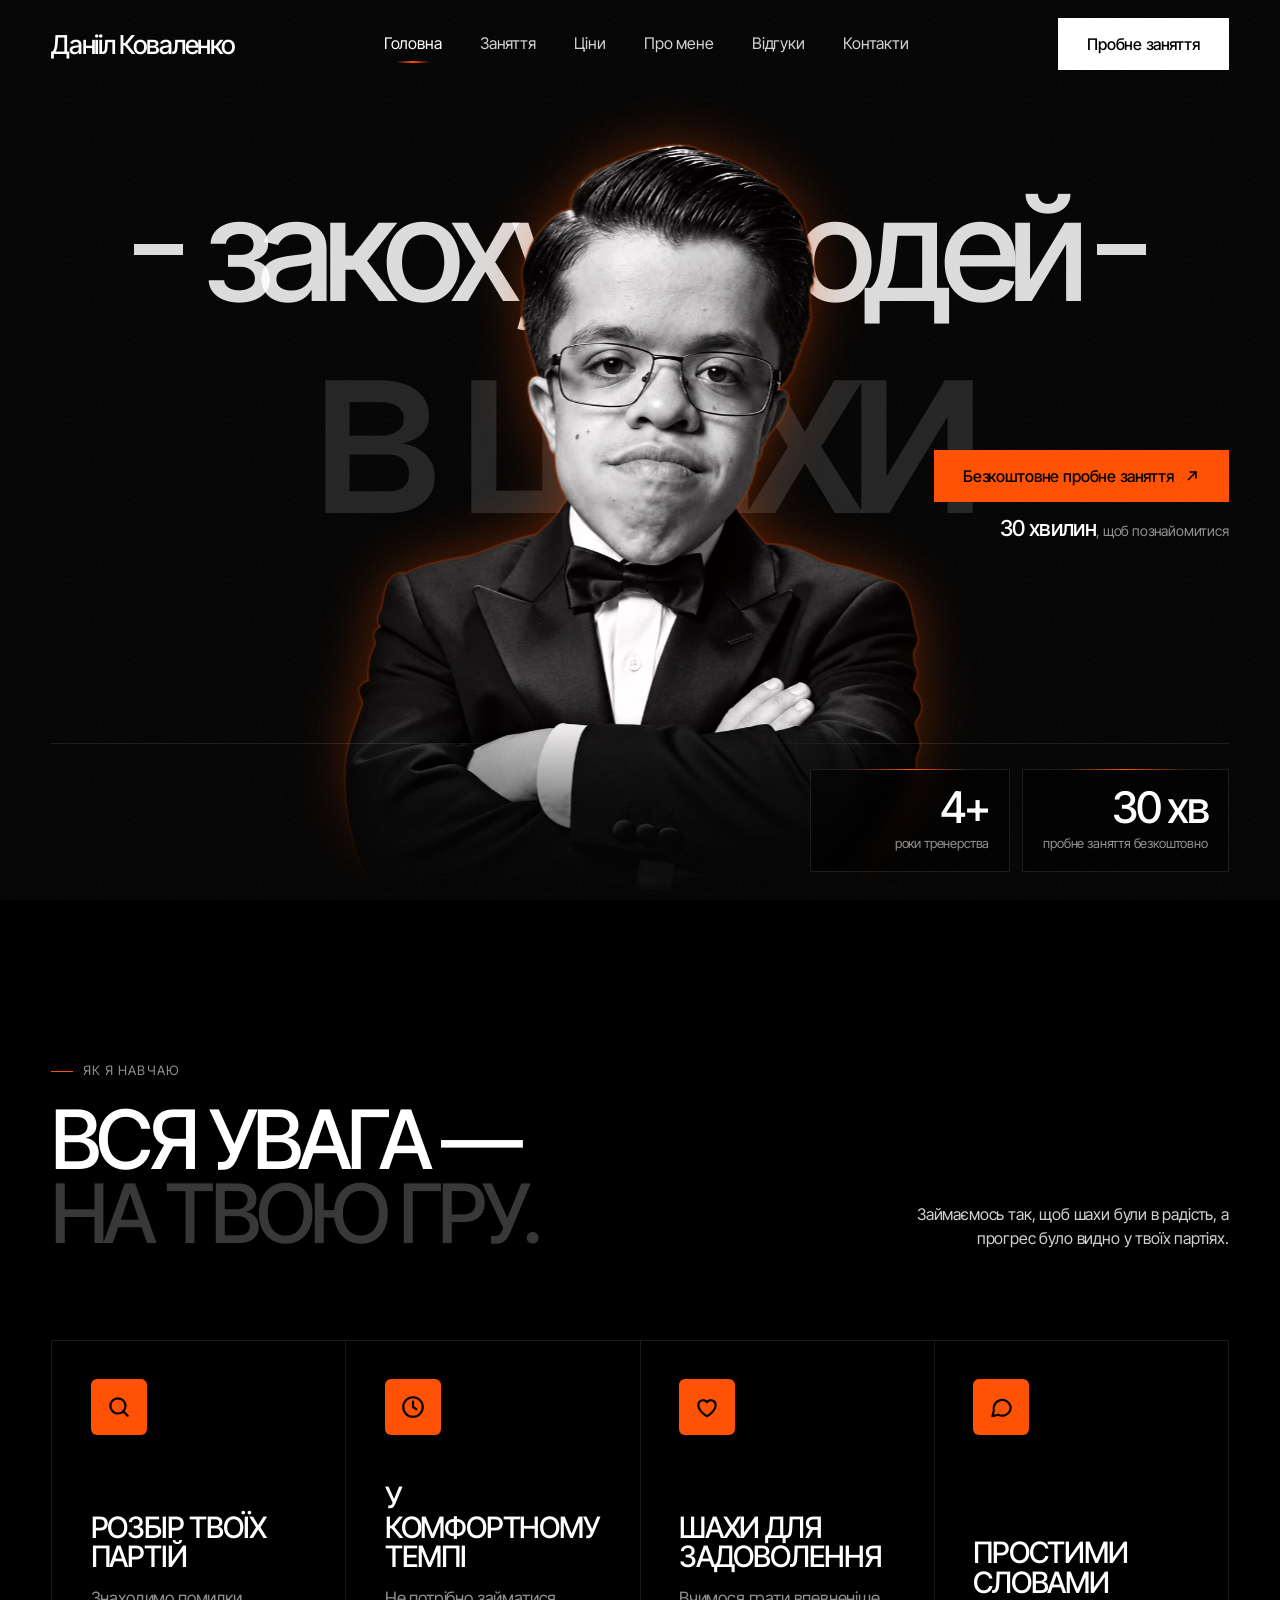
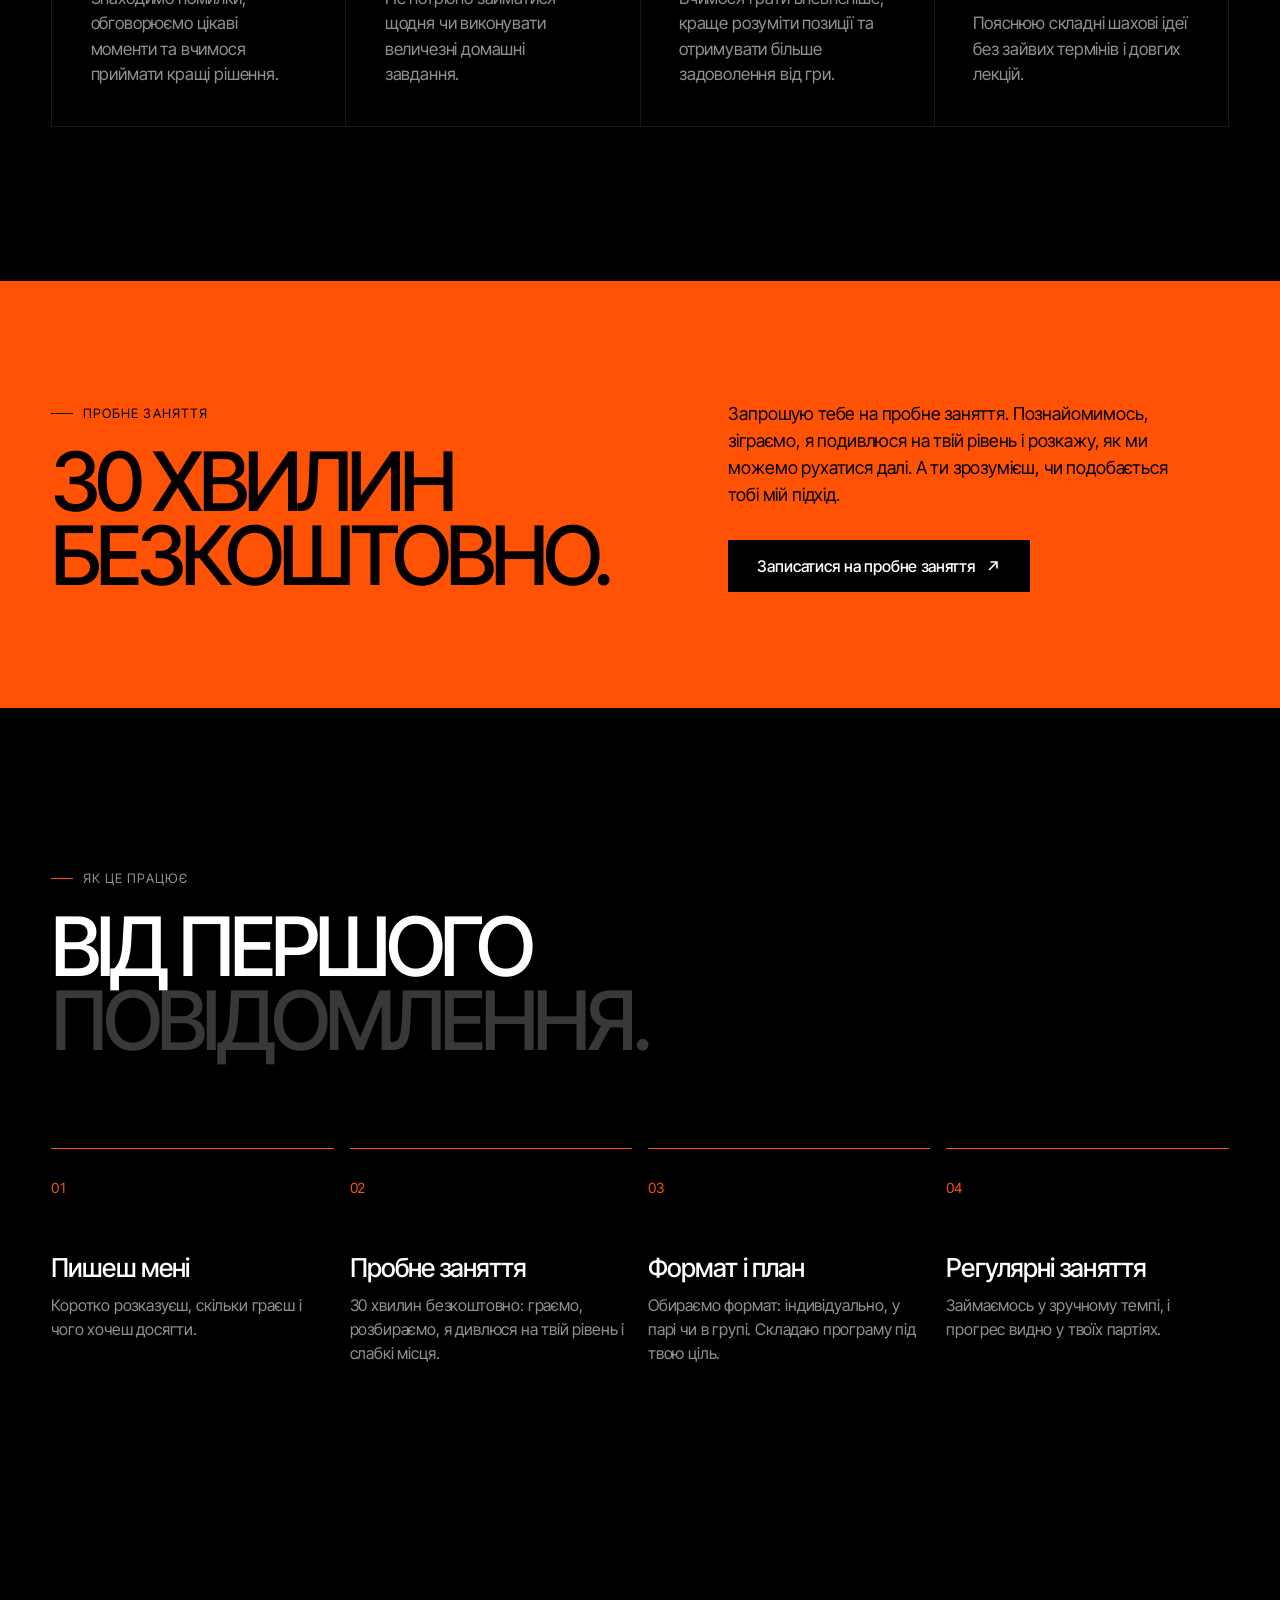
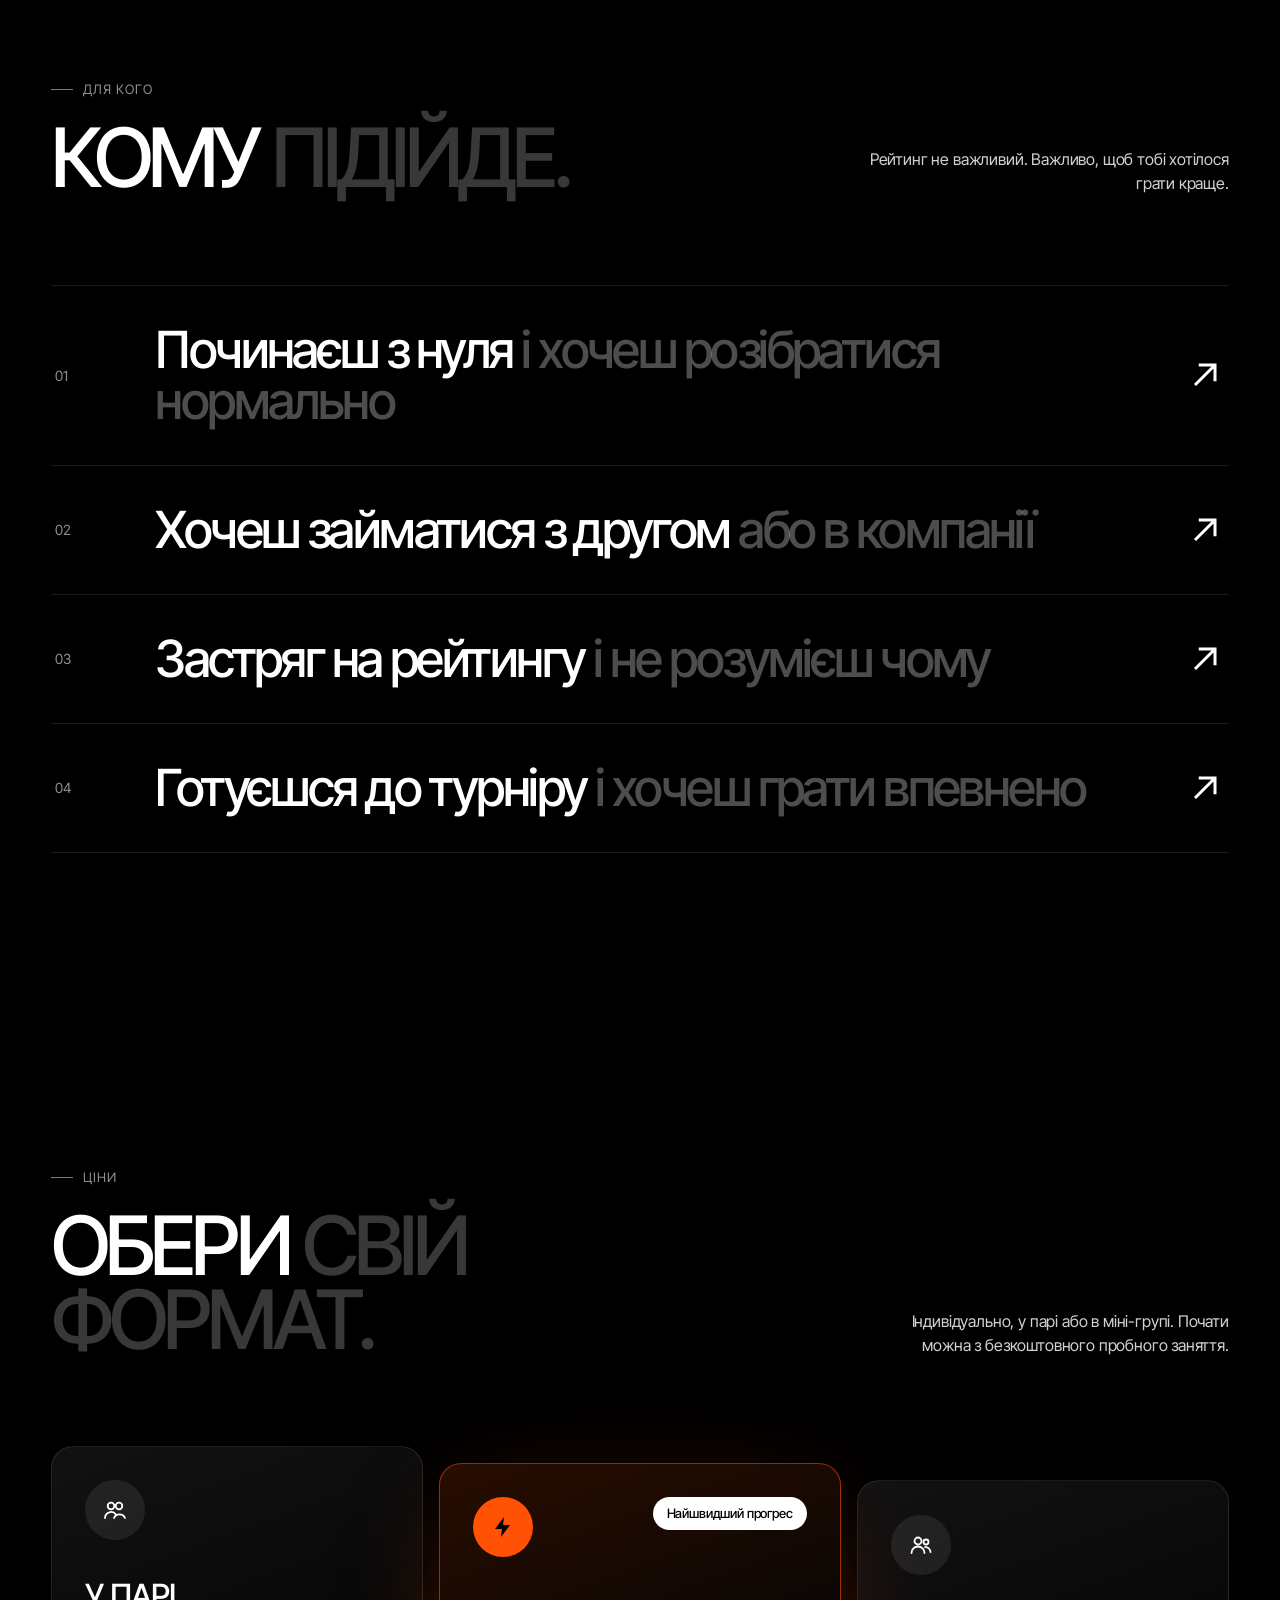
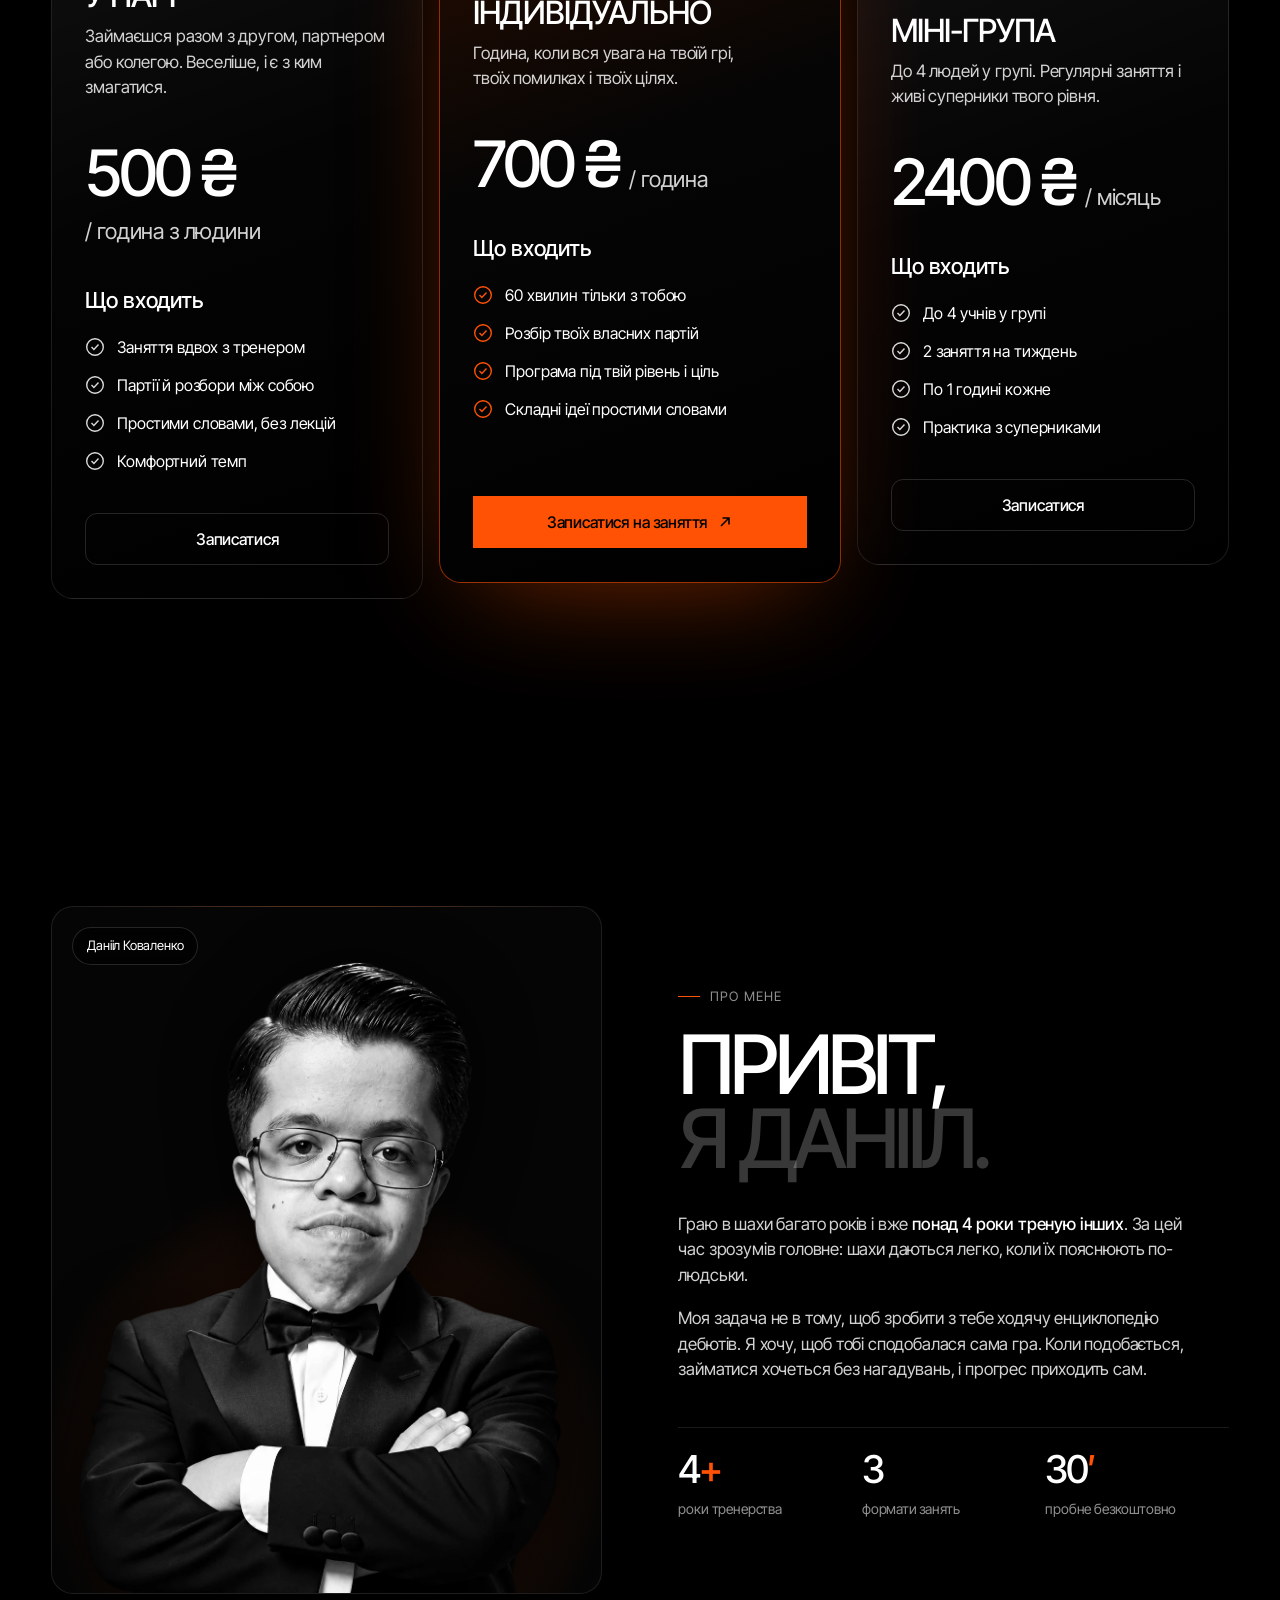
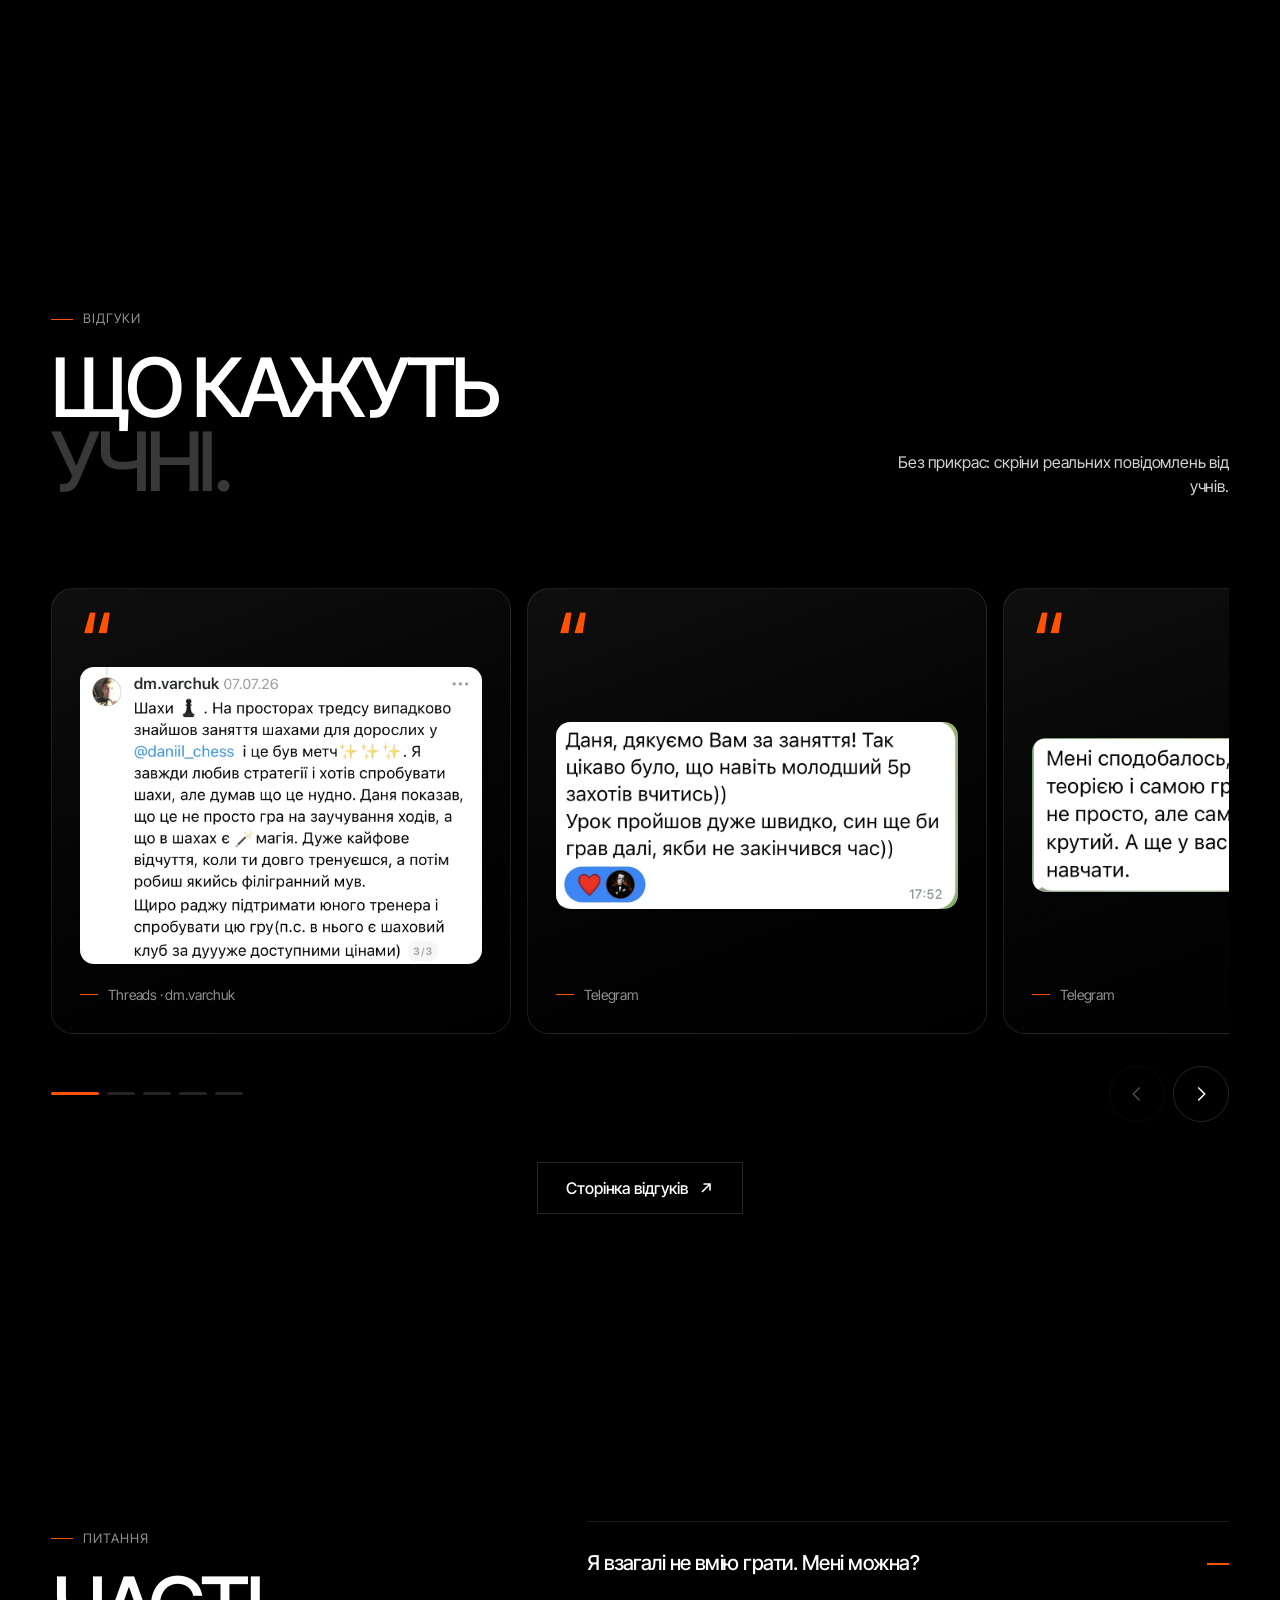
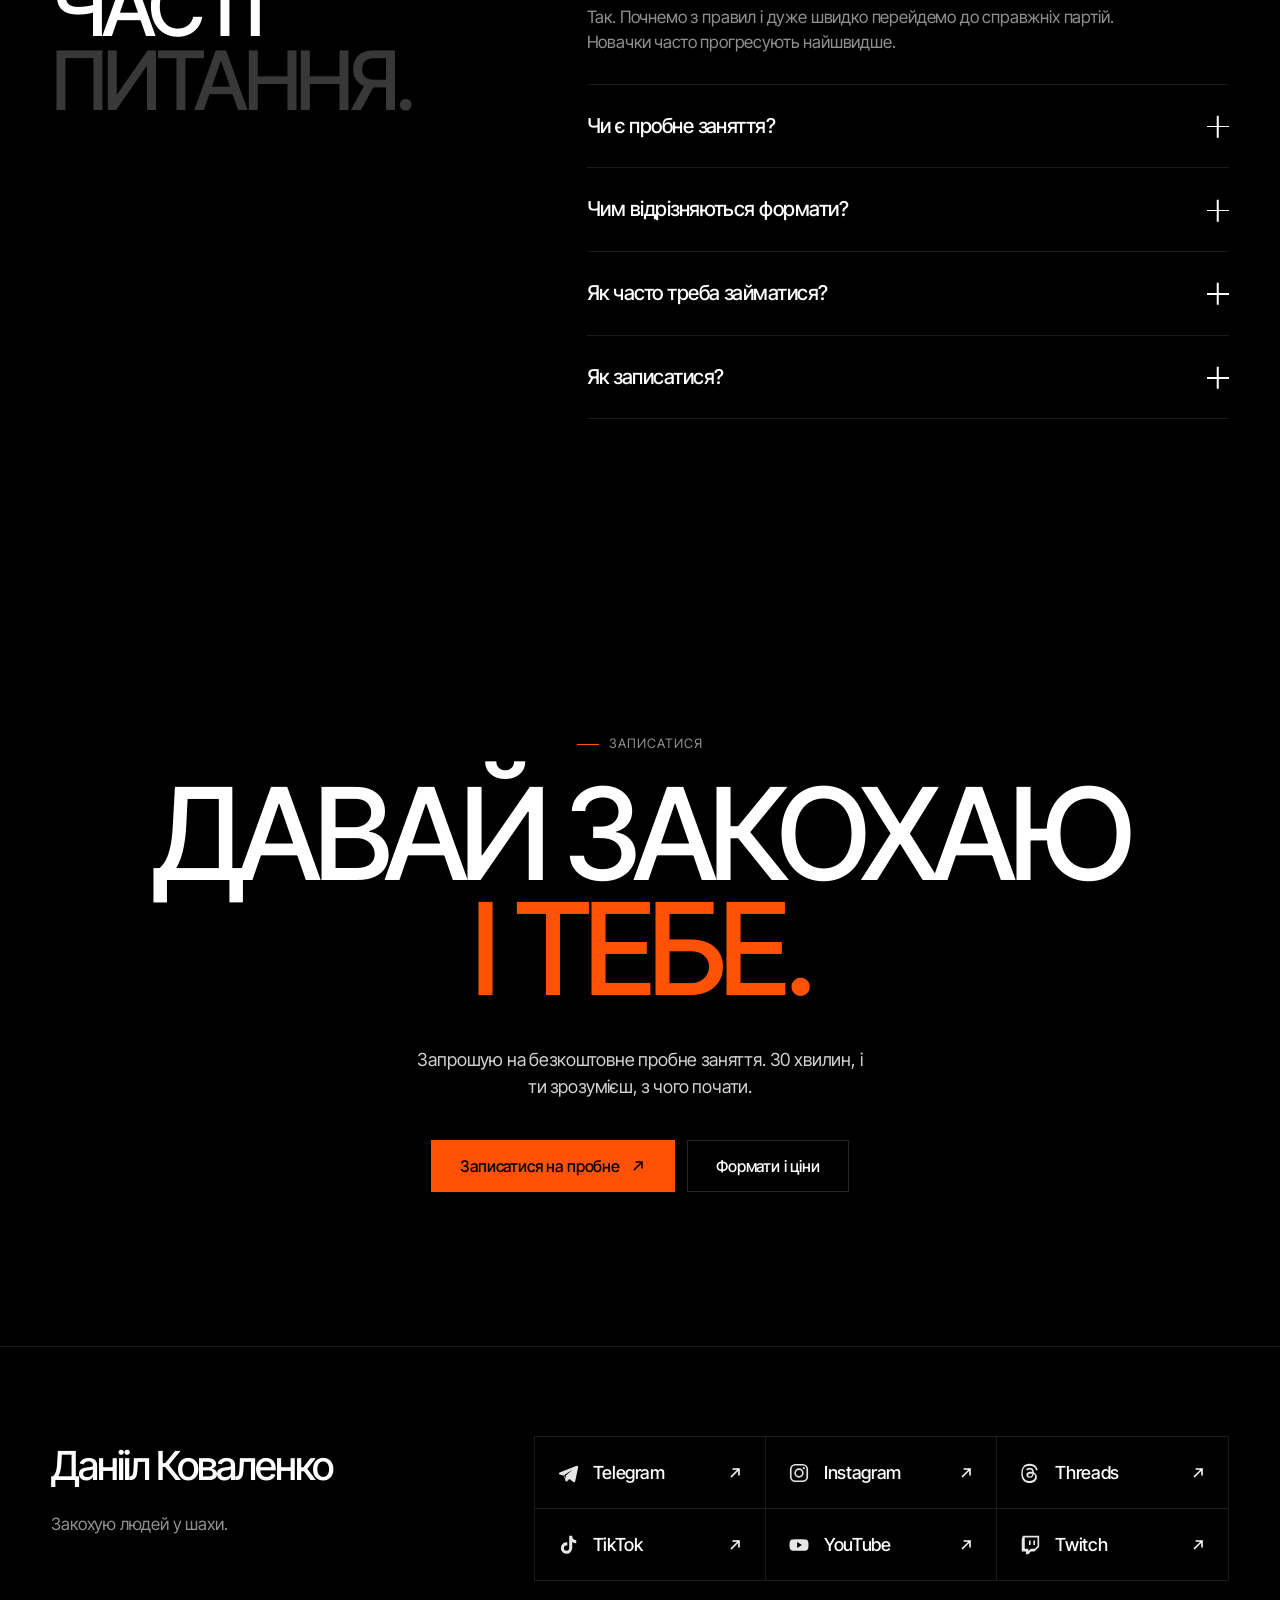
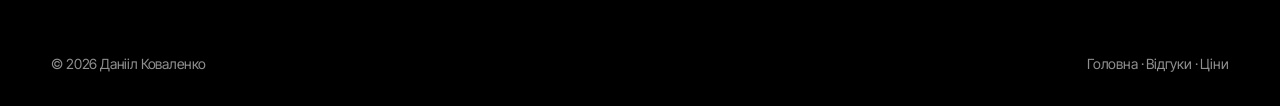
==== commit 9dd70e23: "Show real student reviews as a screenshot carousel Five review screenshots in a swipeable carousel w" ====
--- a/index.html
+++ b/index.html
@@ -241,10 +241,10 @@
           <div class="eyebrow rv">Відгуки</div>
           <h2 class="h2 rv">Що кажуть<br><span class="dim">учні.</span></h2>
         </div>
-        <p class="rv rv-d1">Без прикрас: реальні слова людей, які займаються зі мною.</p>
-      </div>
-      <div class="reviews-grid" data-reviews="3"></div>
-      <div class="more-row"><a href="reviews.html" class="btn btn-line">Усі відгуки
+        <p class="rv rv-d1">Без прикрас: скріни реальних повідомлень від учнів.</p>
+      </div>
+      <div data-reviews></div>
+      <div class="more-row"><a href="reviews.html" class="btn btn-line">Сторінка відгуків
         <svg viewBox="0 0 16 16" fill="none" stroke="currentColor" stroke-width="1.6"><path d="M4 12 12 4M5.5 4H12v6.5"/></svg></a></div>
     </div>
   </section>
--- a/styles.css
+++ b/styles.css
@@ -236,26 +236,46 @@
 .fact b i { font-style: normal; color: var(--orange); }
 .fact span { font-size: 14px; color: var(--muted); }
 
-/* ---------- reviews ---------- */
-.reviews-grid { columns: 3 320px; column-gap: 16px; }
-.review {
-  break-inside: avoid; margin: 0 0 16px; padding: 28px;
-  border: 1px solid var(--line); border-radius: var(--radius); background: var(--card);
-  backdrop-filter: blur(8px); transition: border-color .3s, background .3s;
-}
-.review:hover { border-color: var(--faint); background: var(--card-hover); }
-.review .q { font-size: 64px; line-height: .6; color: var(--orange); height: 26px; font-weight: 500; }
-.review p { margin: 0 0 24px; font-size: 18px; line-height: 1.5; letter-spacing: -0.015em; }
-.review img.shot { width: 100%; border-radius: 12px; margin-bottom: 20px; border: 1px solid var(--line); }
-.review footer { display: flex; align-items: center; gap: 12px; }
-.avatar { width: 42px; height: 42px; border-radius: 50%; display: grid; place-items: center; background: rgba(255, 255, 255, .1); font-weight: 500; font-size: 15px; flex: none; overflow: hidden; }
-.avatar img { width: 100%; height: 100%; object-fit: cover; }
-.review .who-r b { display: block; font-weight: 500; font-size: 15px; }
-.review .who-r span { font-size: 13px; color: var(--muted); }
-.review.placeholder { border-style: dashed; background: transparent; }
-.review.placeholder p { color: var(--muted); }
-.review.placeholder .avatar { background: transparent; border: 1px dashed var(--faint); }
+/* ---------- reviews carousel ---------- */
+.carousel { position: relative; }
+.car-track {
+  display: flex; gap: 16px; overflow-x: auto; scroll-snap-type: x mandatory;
+  scrollbar-width: none; padding-bottom: 4px; cursor: grab; outline: none;
+}
+.car-track::-webkit-scrollbar { display: none; }
+.car-track.drag { cursor: grabbing; scroll-snap-type: none; user-select: none; }
+.car-track:focus-visible { box-shadow: 0 0 0 1px var(--orange); border-radius: var(--radius); }
+.car-slide {
+  flex: 0 0 min(460px, 84vw); scroll-snap-align: start; margin: 0;
+  display: flex; flex-direction: column; gap: 20px; min-height: 440px; padding: 28px;
+  border: 1px solid var(--line); border-radius: var(--radius);
+  background: linear-gradient(160deg, rgba(255, 255, 255, .06), rgba(255, 255, 255, .015) 50%, rgba(0, 0, 0, .2));
+  transition: border-color .3s;
+}
+.car-slide:hover { border-color: var(--faint); }
+.car-slide .q { font-size: 72px; line-height: .6; height: 30px; color: var(--orange); font-weight: 500; }
+.shot-wrap { flex: 1; display: grid; place-items: center; }
+.shot-wrap img { width: 100%; max-height: 320px; object-fit: contain; border-radius: 14px; pointer-events: none; }
+.car-slide figcaption { font-size: 14px; color: var(--muted); display: flex; align-items: center; gap: 10px; }
+.car-slide figcaption::before { content: ""; width: 18px; height: 1px; background: var(--orange); }
+.car-nav { display: flex; justify-content: space-between; align-items: center; gap: 16px; margin-top: 28px; }
+.car-dots { display: flex; gap: 8px; }
+.car-dots button { width: 28px; height: 3px; padding: 0; border: 0; border-radius: 2px; background: var(--faint); cursor: pointer; transition: background .3s, width .3s; }
+.car-dots button.on { background: var(--orange); width: 48px; }
+.car-btns { display: flex; gap: 8px; }
+.car-btns button {
+  width: 56px; height: 56px; display: grid; place-items: center; cursor: pointer;
+  border: 1px solid var(--faint); border-radius: 50%; background: transparent; color: var(--white);
+  transition: background .3s, color .3s, border-color .3s, opacity .3s;
+}
+.car-btns button svg { width: 22px; height: 22px; }
+.car-btns button:hover:not(:disabled) { background: var(--orange); border-color: var(--orange); color: var(--black); }
+.car-btns button:disabled { opacity: .3; cursor: default; }
 .more-row { display: flex; justify-content: center; margin-top: 40px; }
+@media (max-width: 520px) {
+  .car-slide { min-height: 340px; padding: 20px; }
+  .car-btns button { width: 48px; height: 48px; }
+}
 
 /* ---------- faq ---------- */
 .faq { display: grid; grid-template-columns: minmax(0, 1fr) minmax(0, 1.4fr); gap: clamp(32px, 6vw, 100px); }
